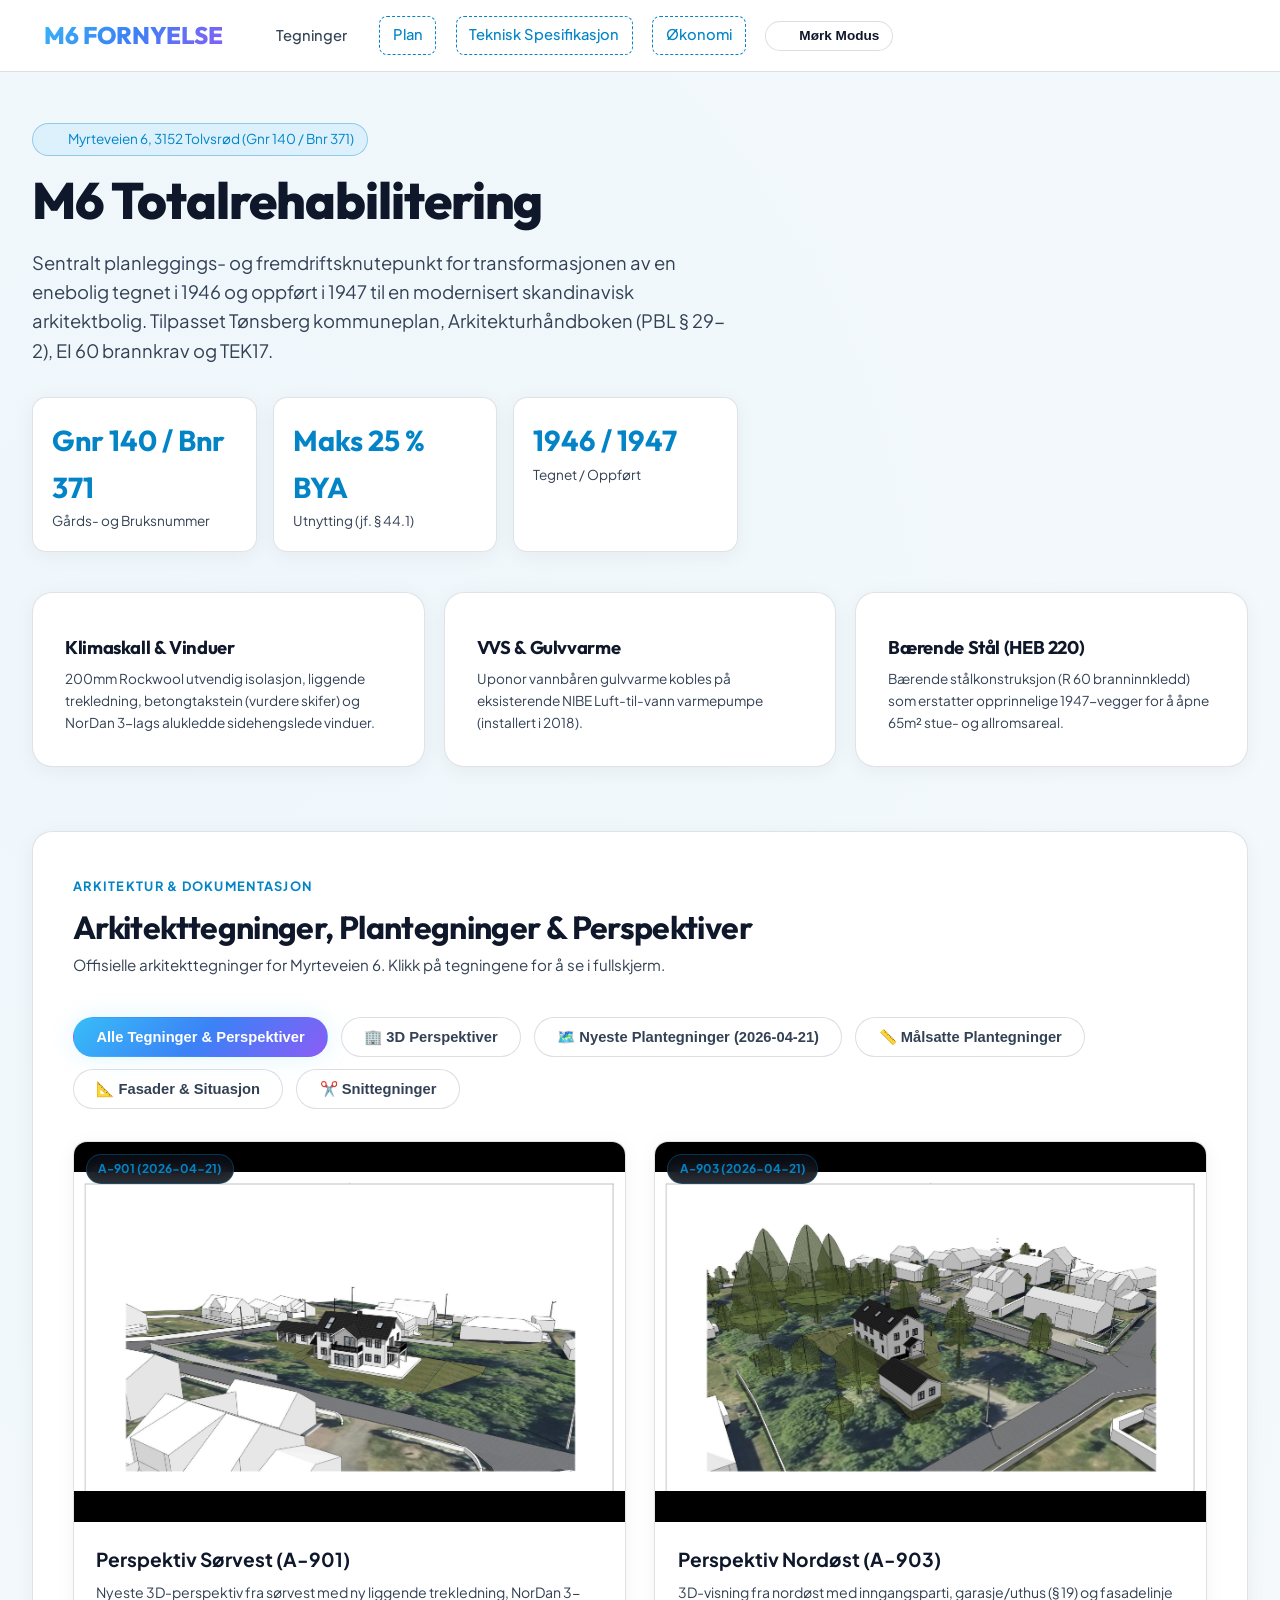
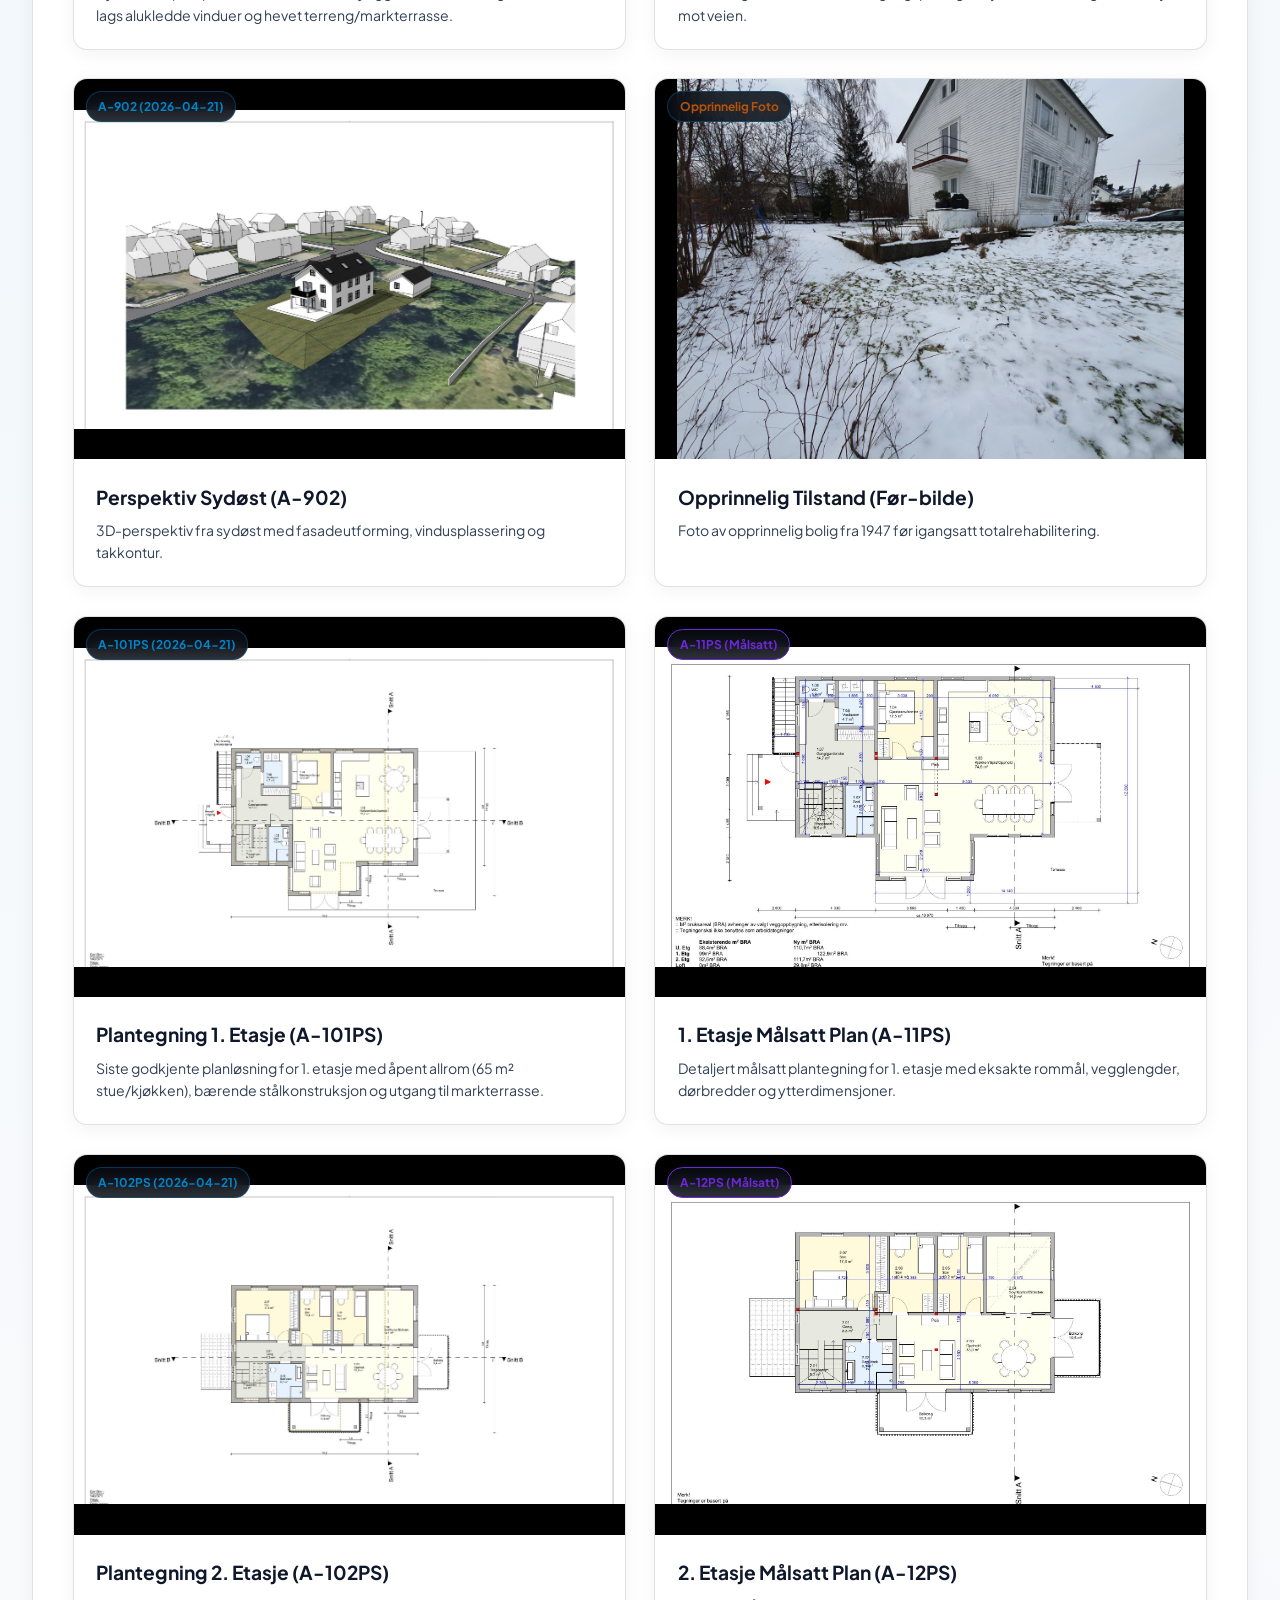
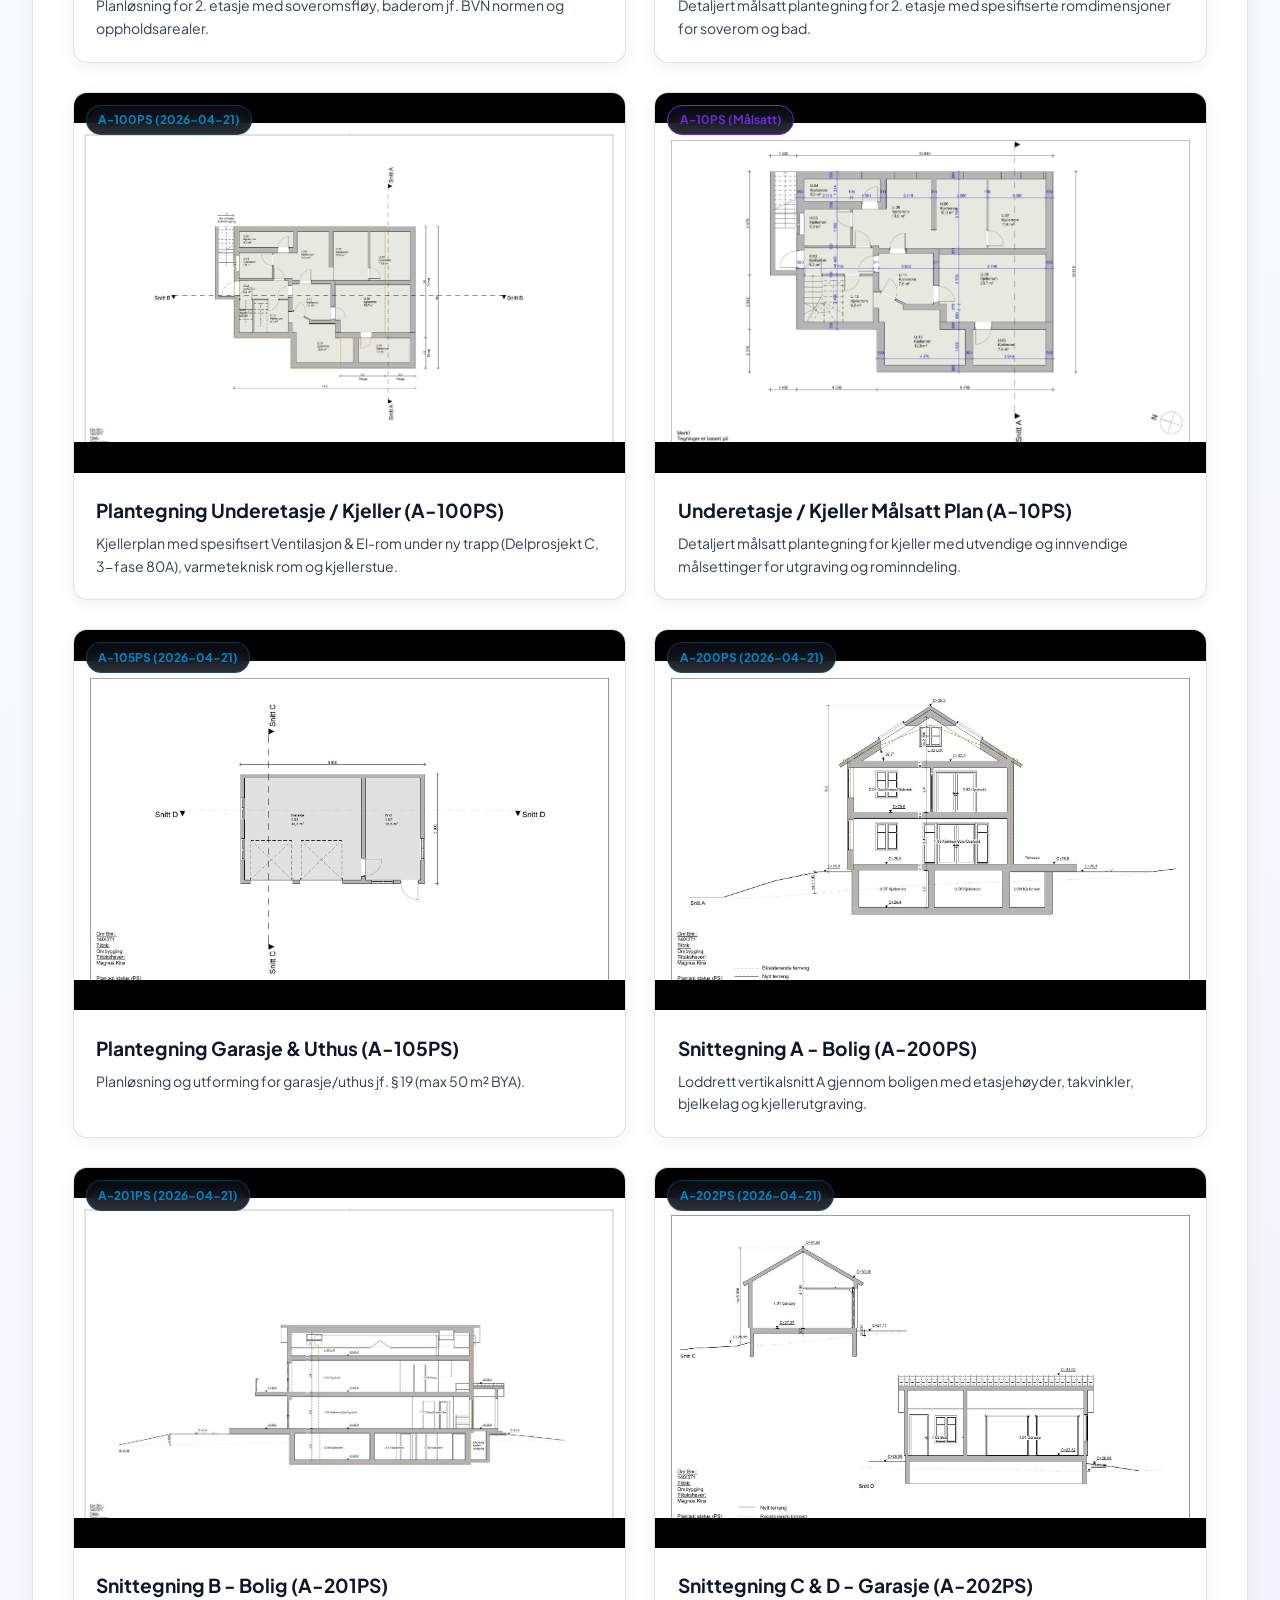
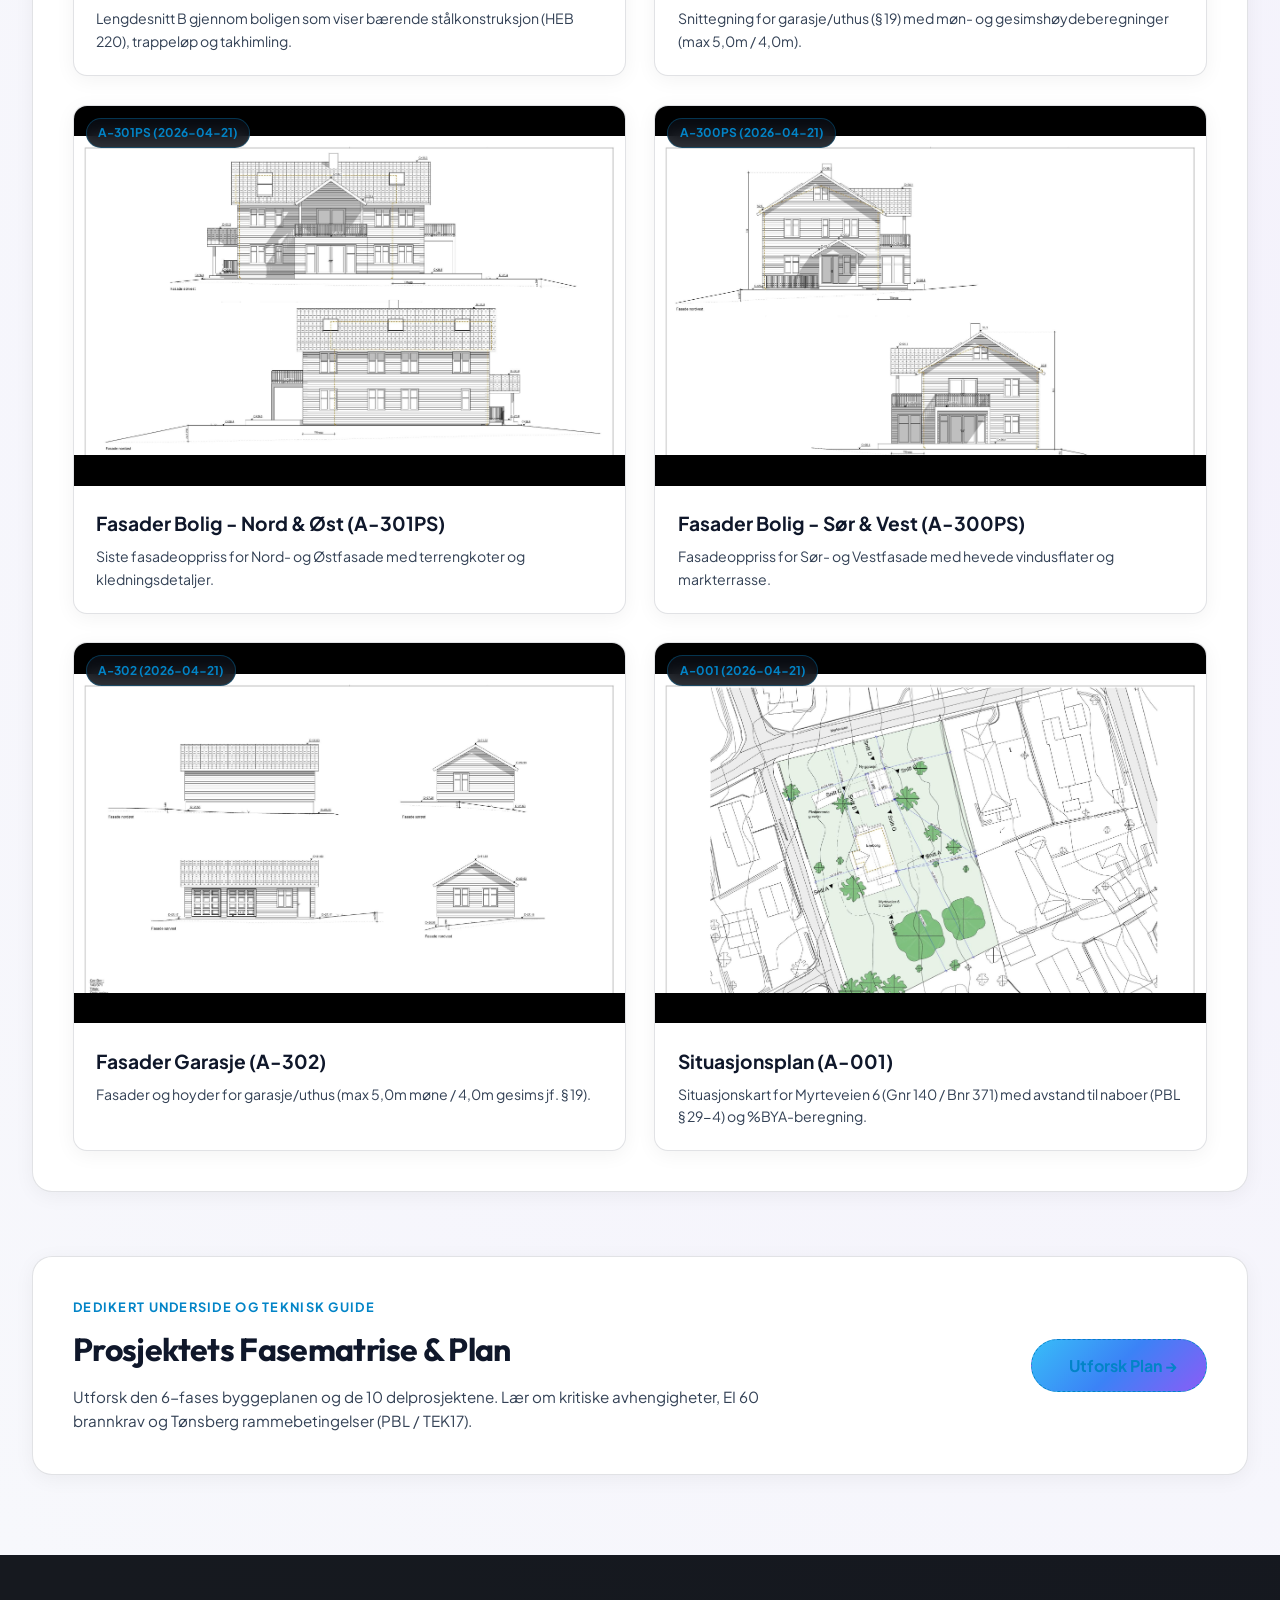
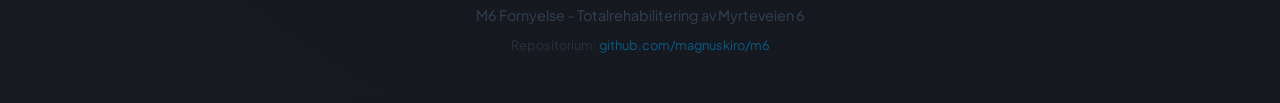
==== index.html @ bd16d1e1 "Correct A-902 perspective label and image filename from Nordvest to Sydøst" ====
<!DOCTYPE html>
<html lang="no">
<head>
  <meta charset="UTF-8">
  <meta name="viewport" content="width=device-width, initial-scale=1.0">
  <title>M6 Fornyelse | Arkitekttegninger & Hovedoversikt</title>
  <meta name="description" content="Offisiell oversikt, plantegninger, 3D perspektiver og teknisk spesifikasjon for totalrehabilitering av Myrteveien 6.">
  <link rel="stylesheet" href="styles.css">
  <script src="https://unpkg.com/lucide@latest"></script>
  <style>
    .drawings-category-tabs {
      display: flex;
      gap: 0.8rem;
      margin-bottom: 2rem;
      flex-wrap: wrap;
    }
    .drawing-tab-btn {
      background: rgba(255, 255, 255, 0.05);
      border: 1px solid var(--border-color);
      color: var(--text-muted);
      padding: 0.6rem 1.4rem;
      border-radius: 30px;
      font-weight: 600;
      font-size: 0.92rem;
      cursor: pointer;
      transition: var(--transition);
    }
    .drawing-tab-btn.active, .drawing-tab-btn:hover {
      background: var(--gradient-brand);
      color: #ffffff;
      border-color: transparent;
      box-shadow: var(--shadow-glow);
    }
    .drawings-grid {
      display: grid;
      grid-template-columns: repeat(2, 1fr);
      gap: 1.8rem;
    }
    .drawing-card {
      background: var(--bg-card);
      border: 1px solid var(--border-color);
      border-radius: var(--radius-md);
      overflow: hidden;
      transition: var(--transition);
      display: flex;
      flex-direction: column;
    }
    .drawing-card:hover {
      border-color: var(--border-glow);
      transform: translateY(-4px);
    }
    .drawing-img-wrapper {
      position: relative;
      width: 100%;
      height: 380px;
      background: #000;
      overflow: hidden;
      cursor: pointer;
    }
    .drawing-img {
      width: 100%;
      height: 100%;
      object-fit: contain;
      transition: var(--transition);
    }
    .drawing-card:hover .drawing-img {
      transform: scale(1.02);
    }
    .drawing-badge {
      position: absolute;
      top: 12px;
      left: 12px;
      background: rgba(10, 13, 20, 0.85);
      border: 1px solid var(--border-glow);
      color: var(--accent-cyan);
      font-size: 0.75rem;
      font-weight: 700;
      padding: 0.3rem 0.7rem;
      border-radius: 20px;
      backdrop-filter: blur(8px);
    }
    .drawing-body {
      padding: 1.4rem;
    }
    .drawing-title {
      font-size: 1.2rem;
      font-weight: 700;
      color: var(--text-heading);
      margin-bottom: 0.4rem;
    }
    .drawing-desc {
      font-size: 0.88rem;
      color: var(--text-muted);
      line-height: 1.6;
    }
  </style>
</head>
<body>

  <!-- Sticky Header Nav -->
  <header>
    <div class="header-container">
      <a href="index.html" class="brand">
        <i data-lucide="home"></i> M6 FORNYELSE
      </a>
      <nav>
        <a href="#drawings" class="nav-link">Tegninger</a>
        <a href="sequence.html" class="nav-link subpage-link">
          <i data-lucide="layers" style="width:14px; vertical-align:-1px;"></i> Plan
        </a>
        <a href="disciplines.html" class="nav-link subpage-link">
          <i data-lucide="wrench" style="width:14px; vertical-align:-1px;"></i> Teknisk Spesifikasjon
        </a>
        <a href="financing.html" class="nav-link subpage-link">
          <i data-lucide="wallet" style="width:14px; vertical-align:-1px;"></i> Økonomi
        </a>
        <button class="theme-toggle-btn" id="themeToggleBtn" onclick="toggleTheme()"></button>
      </nav>
    </div>
  </header>

  <!-- Hero Section -->
  <section class="hero">
    <div class="hero-content">
      <div style="display:inline-flex; align-items:center; gap:0.5rem; background:rgba(56,189,248,0.1); border:1px solid var(--border-glow); padding:0.3rem 0.8rem; border-radius:20px; font-size:0.85rem; color:var(--accent-cyan); margin-bottom:1rem;">
        <i data-lucide="map-pin" style="width:14px;"></i> Myrteveien 6, 3152 Tolvsrød (Gnr 140 / Bnr 371)
      </div>
      <h1>M6 Totalrehabilitering</h1>
      <p class="hero-subtitle">
        Sentralt planleggings- og fremdriftsknutepunkt for transformasjonen av en enebolig tegnet i 1946 og oppført i 1947 til en modernisert skandinavisk arkitektbolig. Tilpasset Tønsberg kommuneplan, Arkitekturhåndboken (PBL § 29-2), EI 60 brannkrav og TEK17.
      </p>

      <div class="stats-grid">
        <div class="stat-card">
          <div class="stat-value">Gnr 140 / Bnr 371</div>
          <div class="stat-label">Gårds- og Bruksnummer</div>
        </div>
        <div class="stat-card">
          <div class="stat-value">Maks 25 % BYA</div>
          <div class="stat-label">Utnytting (jf. § 44.1)</div>
        </div>
        <div class="stat-card">
          <div class="stat-value">1946 / 1947</div>
          <div class="stat-label">Tegnet / Oppført</div>
        </div>
      </div>
    </div>
  </section>

  <div class="container">

    <!-- Project Highlight Feature Grid -->
    <div style="display:grid; grid-template-columns: repeat(3, 1fr); gap:1.2rem; margin-bottom:4rem;">
      <div class="card">
        <div style="color:var(--accent-cyan); font-size:1.8rem; margin-bottom:0.5rem;"><i data-lucide="shield-check"></i></div>
        <h3 style="font-size:1.15rem; margin-bottom:0.4rem;">Klimaskall & Vinduer</h3>
        <p style="font-size:0.85rem; color:var(--text-muted);">
          200mm Rockwool utvendig isolasjon, liggende trekledning, betongtakstein (vurdere skifer) og NorDan 3-lags alukledde sidehengslede vinduer.
        </p>
      </div>

      <div class="card">
        <div style="color:var(--accent-emerald); font-size:1.8rem; margin-bottom:0.5rem;"><i data-lucide="flame"></i></div>
        <h3 style="font-size:1.15rem; margin-bottom:0.4rem;">VVS & Gulvvarme</h3>
        <p style="font-size:0.85rem; color:var(--text-muted);">
          Uponor vannbåren gulvvarme kobles på eksisterende NIBE Luft-til-vann varmepumpe (installert i 2018).
        </p>
      </div>

      <div class="card">
        <div style="color:var(--accent-purple); font-size:1.8rem; margin-bottom:0.5rem;"><i data-lucide="layout"></i></div>
        <h3 style="font-size:1.15rem; margin-bottom:0.4rem;">Bærende Stål (HEB 220)</h3>
        <p style="font-size:0.85rem; color:var(--text-muted);">
          Bærende stålkonstruksjon (R 60 branninnkledd) som erstatter opprinnelige 1947-vegger for å åpne 65m² stue- og allromsareal.
        </p>
      </div>
    </div>

    <!-- Section: Arkitekttegninger, Plantegninger & Perspektiver -->
    <section id="drawings" class="card" style="margin-bottom:4rem; padding:2.5rem;">
      <div class="section-header" style="border:none; margin-bottom:1.5rem;">
        <div>
          <span style="font-size:0.8rem; font-weight:700; color:var(--accent-cyan); text-transform:uppercase; letter-spacing:0.1em;">
            ARKITEKTUR & DOKUMENTASJON
          </span>
          <h2 class="section-title" style="font-size:2rem; margin-top:0.3rem;">Arkitekttegninger, Plantegninger & Perspektiver</h2>
          <p class="section-desc">Offisielle arkitekttegninger for Myrteveien 6. Klikk på tegningene for å se i fullskjerm.</p>
        </div>
      </div>

      <!-- Category Filter Tabs -->
      <div class="drawings-category-tabs">
        <button class="drawing-tab-btn active" onclick="filterDrawings('all')">Alle Tegninger & Perspektiver</button>
        <button class="drawing-tab-btn" onclick="filterDrawings('perspektiv')">🏢 3D Perspektiver</button>
        <button class="drawing-tab-btn" onclick="filterDrawings('plan')">🗺️ Nyeste Plantegninger (2026-04-21)</button>
        <button class="drawing-tab-btn" onclick="filterDrawings('malsatt')">📏 Målsatte Plantegninger</button>
        <button class="drawing-tab-btn" onclick="filterDrawings('fasade')">📐 Fasader & Situasjon</button>
        <button class="drawing-tab-btn" onclick="filterDrawings('snitt')">✂️ Snittegninger</button>
      </div>

      <!-- Drawings Grid -->
      <div class="drawings-grid" id="drawingsGrid">

        <!-- Perspektiv Sørvest A-901 -->
        <div class="drawing-card" data-cat="perspektiv">
          <div class="drawing-img-wrapper" onclick="openLightbox('assets/images/drawings/perspektiv_sorvest-1.jpg', 'Tegning A-901 (2026-04-21): Perspektiv Sørvest (PS)')">
            <span class="drawing-badge">A-901 (2026-04-21)</span>
            <img src="assets/images/drawings/perspektiv_sorvest-1.jpg" alt="Perspektiv Sørvest A-901" class="drawing-img">
          </div>
          <div class="drawing-body">
            <div class="drawing-title">Perspektiv Sørvest (A-901)</div>
            <div class="drawing-desc">Nyeste 3D-perspektiv fra sørvest med ny liggende trekledning, NorDan 3-lags alukledde vinduer og hevet terreng/markterrasse.</div>
          </div>
        </div>

        <!-- Perspektiv Nordøst A-903 -->
        <div class="drawing-card" data-cat="perspektiv">
          <div class="drawing-img-wrapper" onclick="openLightbox('assets/images/drawings/perspektiv_nordost-1.jpg', 'Tegning A-903 (2026-04-21): Perspektiv Nordøst (PS)')">
            <span class="drawing-badge">A-903 (2026-04-21)</span>
            <img src="assets/images/drawings/perspektiv_nordost-1.jpg" alt="Perspektiv Nordøst A-903" class="drawing-img">
          </div>
          <div class="drawing-body">
            <div class="drawing-title">Perspektiv Nordøst (A-903)</div>
            <div class="drawing-desc">3D-visning fra nordøst med inngangsparti, garasje/uthus (§ 19) og fasadelinje mot veien.</div>
          </div>
        </div>

        <!-- Perspektiv Sydøst A-902 -->
        <div class="drawing-card" data-cat="perspektiv">
          <div class="drawing-img-wrapper" onclick="openLightbox('assets/images/drawings/perspektiv_sydost-1.jpg', 'Tegning A-902 (2026-04-21): Perspektiv Sydøst (PS)')">
            <span class="drawing-badge">A-902 (2026-04-21)</span>
            <img src="assets/images/drawings/perspektiv_sydost-1.jpg" alt="Perspektiv Sydøst A-902" class="drawing-img">
          </div>
          <div class="drawing-body">
            <div class="drawing-title">Perspektiv Sydøst (A-902)</div>
            <div class="drawing-desc">3D-perspektiv fra sydøst med fasadeutforming, vindusplassering og takkontur.</div>
          </div>
        </div>

        <!-- Før-bilde (Google Photos) -->
        <div class="drawing-card" data-cat="perspektiv">
          <div class="drawing-img-wrapper" onclick="openLightbox('assets/images/exterior_before.jpg', 'Opprinnelig Tilstand Myrteveien 6 (Google Photos)')">
            <span class="drawing-badge" style="color:var(--accent-amber);">Opprinnelig Foto</span>
            <img src="assets/images/exterior_before.jpg" alt="Opprinnelig foto Myrteveien 6" class="drawing-img">
          </div>
          <div class="drawing-body">
            <div class="drawing-title">Opprinnelig Tilstand (Før-bilde)</div>
            <div class="drawing-desc">Foto av opprinnelig bolig fra 1947 før igangsatt totalrehabilitering.</div>
          </div>
        </div>

        <!-- Plantegning 1. Etasje A-101PS -->
        <div class="drawing-card" data-cat="plan">
          <div class="drawing-img-wrapper" onclick="openLightbox('assets/images/drawings/plan_1etasje-1.jpg', 'Tegning A-101PS (2026-04-21): 1. Etasje Plan')">
            <span class="drawing-badge">A-101PS (2026-04-21)</span>
            <img src="assets/images/drawings/plan_1etasje-1.jpg" alt="Plantegning 1. Etasje A-101PS" class="drawing-img">
          </div>
          <div class="drawing-body">
            <div class="drawing-title">Plantegning 1. Etasje (A-101PS)</div>
            <div class="drawing-desc">Siste godkjente planløsning for 1. etasje med åpent allrom (65 m² stue/kjøkken), bærende stålkonstruksjon og utgang til markterrasse.</div>
          </div>
        </div>

        <!-- Målsatt Plantegning 1. Etasje A-11PS -->
        <div class="drawing-card" data-cat="plan malsatt">
          <div class="drawing-img-wrapper" onclick="openLightbox('assets/images/drawings/plan_1etasje_malsatt.jpg', 'Målsatt Tegning A-11PS: 1. Etasje Målsatt Plan med Målstreker')">
            <span class="drawing-badge" style="color:var(--accent-purple); border-color:var(--accent-purple);">A-11PS (Målsatt)</span>
            <img src="assets/images/drawings/plan_1etasje_malsatt.jpg" alt="Målsatt Plantegning 1. Etasje A-11PS" class="drawing-img">
          </div>
          <div class="drawing-body">
            <div class="drawing-title">1. Etasje Målsatt Plan (A-11PS)</div>
            <div class="drawing-desc">Detaljert målsatt plantegning for 1. etasje med eksakte rommål, vegglengder, dørbredder og ytterdimensjoner.</div>
          </div>
        </div>

        <!-- Plantegning 2. Etasje A-102PS -->
        <div class="drawing-card" data-cat="plan">
          <div class="drawing-img-wrapper" onclick="openLightbox('assets/images/drawings/plan_2etasje-1.jpg', 'Tegning A-102PS (2026-04-21): 2. Etasje Plan')">
            <span class="drawing-badge">A-102PS (2026-04-21)</span>
            <img src="assets/images/drawings/plan_2etasje-1.jpg" alt="Plantegning 2. Etasje A-102PS" class="drawing-img">
          </div>
          <div class="drawing-body">
            <div class="drawing-title">Plantegning 2. Etasje (A-102PS)</div>
            <div class="drawing-desc">Planløsning for 2. etasje med soveromsfløy, baderom jf. BVN normen og oppholdsarealer.</div>
          </div>
        </div>

        <!-- Målsatt Plantegning 2. Etasje A-12PS -->
        <div class="drawing-card" data-cat="plan malsatt">
          <div class="drawing-img-wrapper" onclick="openLightbox('assets/images/drawings/plan_2etasje_malsatt.jpg', 'Målsatt Tegning A-12PS: 2. Etasje Målsatt Plan med Målstreker')">
            <span class="drawing-badge" style="color:var(--accent-purple); border-color:var(--accent-purple);">A-12PS (Målsatt)</span>
            <img src="assets/images/drawings/plan_2etasje_malsatt.jpg" alt="Målsatt Plantegning 2. Etasje A-12PS" class="drawing-img">
          </div>
          <div class="drawing-body">
            <div class="drawing-title">2. Etasje Målsatt Plan (A-12PS)</div>
            <div class="drawing-desc">Detaljert målsatt plantegning for 2. etasje med spesifiserte romdimensjoner for soverom og bad.</div>
          </div>
        </div>

        <!-- Plantegning Kjeller / U.Etg A-100PS -->
        <div class="drawing-card" data-cat="plan">
          <div class="drawing-img-wrapper" onclick="openLightbox('assets/images/drawings/plan_kjeller-1.jpg', 'Tegning A-100PS (2026-04-21): Underetasje / Kjeller Plan')">
            <span class="drawing-badge">A-100PS (2026-04-21)</span>
            <img src="assets/images/drawings/plan_kjeller-1.jpg" alt="Plantegning Kjeller A-100PS" class="drawing-img">
          </div>
          <div class="drawing-body">
            <div class="drawing-title">Plantegning Underetasje / Kjeller (A-100PS)</div>
            <div class="drawing-desc">Kjellerplan med spesifisert Ventilasjon & El-rom under ny trapp (Delprosjekt C, 3-fase 80A), varmeteknisk rom og kjellerstue.</div>
          </div>
        </div>

        <!-- Målsatt Plantegning Kjeller A-10PS -->
        <div class="drawing-card" data-cat="plan malsatt">
          <div class="drawing-img-wrapper" onclick="openLightbox('assets/images/drawings/plan_kjeller_malsatt.jpg', 'Målsatt Tegning A-10PS: Underetasje / Kjeller Målsatt Plan med Målstreker')">
            <span class="drawing-badge" style="color:var(--accent-purple); border-color:var(--accent-purple);">A-10PS (Målsatt)</span>
            <img src="assets/images/drawings/plan_kjeller_malsatt.jpg" alt="Målsatt Plantegning Kjeller A-10PS" class="drawing-img">
          </div>
          <div class="drawing-body">
            <div class="drawing-title">Underetasje / Kjeller Målsatt Plan (A-10PS)</div>
            <div class="drawing-desc">Detaljert målsatt plantegning for kjeller med utvendige og innvendige målsettinger for utgraving og rominndeling.</div>
          </div>
        </div>

        <!-- Plantegning Garasje A-105PS -->
        <div class="drawing-card" data-cat="plan">
          <div class="drawing-img-wrapper" onclick="openLightbox('assets/images/drawings/plan_garasje_105.jpg', 'Tegning A-105PS (2026-04-21): Garasje Plan')">
            <span class="drawing-badge">A-105PS (2026-04-21)</span>
            <img src="assets/images/drawings/plan_garasje_105.jpg" alt="Plantegning Garasje A-105PS" class="drawing-img">
          </div>
          <div class="drawing-body">
            <div class="drawing-title">Plantegning Garasje & Uthus (A-105PS)</div>
            <div class="drawing-desc">Planløsning og utforming for garasje/uthus jf. § 19 (max 50 m² BYA).</div>
          </div>
        </div>

        <!-- Snittegning A-200PS -->
        <div class="drawing-card" data-cat="snitt">
          <div class="drawing-img-wrapper" onclick="openLightbox('assets/images/drawings/snitt_a_bolig_200.jpg', 'Tegning A-200PS (2026-04-21): Snitt A - Bolig')">
            <span class="drawing-badge">A-200PS (2026-04-21)</span>
            <img src="assets/images/drawings/snitt_a_bolig_200.jpg" alt="Snitt A Bolig A-200PS" class="drawing-img">
          </div>
          <div class="drawing-body">
            <div class="drawing-title">Snittegning A - Bolig (A-200PS)</div>
            <div class="drawing-desc">Loddrett vertikalsnitt A gjennom boligen med etasjehøyder, takvinkler, bjelkelag og kjellerutgraving.</div>
          </div>
        </div>

        <!-- Snittegning A-201PS -->
        <div class="drawing-card" data-cat="snitt">
          <div class="drawing-img-wrapper" onclick="openLightbox('assets/images/drawings/snitt_b_bolig_201.jpg', 'Tegning A-201PS (2026-04-21): Snitt B - Bolig')">
            <span class="drawing-badge">A-201PS (2026-04-21)</span>
            <img src="assets/images/drawings/snitt_b_bolig_201.jpg" alt="Snitt B Bolig A-201PS" class="drawing-img">
          </div>
          <div class="drawing-body">
            <div class="drawing-title">Snittegning B - Bolig (A-201PS)</div>
            <div class="drawing-desc">Lengdesnitt B gjennom boligen som viser bærende stålkonstruksjon (HEB 220), trappeløp og takhimling.</div>
          </div>
        </div>

        <!-- Snittegning A-202PS -->
        <div class="drawing-card" data-cat="snitt">
          <div class="drawing-img-wrapper" onclick="openLightbox('assets/images/drawings/snitt_cd_garasje_202.jpg', 'Tegning A-202PS (2026-04-21): Snitt C og D - Garasje')">
            <span class="drawing-badge">A-202PS (2026-04-21)</span>
            <img src="assets/images/drawings/snitt_cd_garasje_202.jpg" alt="Snitt C og D Garasje A-202PS" class="drawing-img">
          </div>
          <div class="drawing-body">
            <div class="drawing-title">Snittegning C & D - Garasje (A-202PS)</div>
            <div class="drawing-desc">Snittegning for garasje/uthus (§ 19) med møn- og gesimshøydeberegninger (max 5,0m / 4,0m).</div>
          </div>
        </div>

        <!-- Fasadetegninger A-301PS -->
        <div class="drawing-card" data-cat="fasade">
          <div class="drawing-img-wrapper" onclick="openLightbox('assets/images/drawings/fasader-1.jpg', 'Tegning A-301PS (2026-04-21): Fasader Bolig Nord/Øst')">
            <span class="drawing-badge">A-301PS (2026-04-21)</span>
            <img src="assets/images/drawings/fasader-1.jpg" alt="Fasadetegninger A-301PS" class="drawing-img">
          </div>
          <div class="drawing-body">
            <div class="drawing-title">Fasader Bolig - Nord & Øst (A-301PS)</div>
            <div class="drawing-desc">Siste fasadeoppriss for Nord- og Østfasade med terrengkoter og kledningsdetaljer.</div>
          </div>
        </div>

        <!-- Fasadetegninger A-300PS -->
        <div class="drawing-card" data-cat="fasade">
          <div class="drawing-img-wrapper" onclick="openLightbox('assets/images/drawings/fasader_bolig_300.jpg', 'Tegning A-300PS (2026-04-21): Fasader Bolig Sør/Vest')">
            <span class="drawing-badge">A-300PS (2026-04-21)</span>
            <img src="assets/images/drawings/fasader_bolig_300.jpg" alt="Fasadetegninger A-300PS" class="drawing-img">
          </div>
          <div class="drawing-body">
            <div class="drawing-title">Fasader Bolig - Sør & Vest (A-300PS)</div>
            <div class="drawing-desc">Fasadeoppriss for Sør- og Vestfasade med hevede vindusflater og markterrasse.</div>
          </div>
        </div>

        <!-- Fasadetegninger Garasje A-302 -->
        <div class="drawing-card" data-cat="fasade">
          <div class="drawing-img-wrapper" onclick="openLightbox('assets/images/drawings/fasader_garasje_302.jpg', 'Tegning A-302 (2026-04-21): Fasader Garasje')">
            <span class="drawing-badge">A-302 (2026-04-21)</span>
            <img src="assets/images/drawings/fasader_garasje_302.jpg" alt="Fasadetegninger Garasje A-302" class="drawing-img">
          </div>
          <div class="drawing-body">
            <div class="drawing-title">Fasader Garasje (A-302)</div>
            <div class="drawing-desc">Fasader og hoyder for garasje/uthus (max 5,0m møne / 4,0m gesims jf. § 19).</div>
          </div>
        </div>

        <!-- Situasjonsplan A-001 -->
        <div class="drawing-card" data-cat="fasade">
          <div class="drawing-img-wrapper" onclick="openLightbox('assets/images/drawings/situasjonsplan-1.jpg', 'Tegning A-001 (2026-04-21): Situasjonsplan (PS)')">
            <span class="drawing-badge">A-001 (2026-04-21)</span>
            <img src="assets/images/drawings/situasjonsplan-1.jpg" alt="Situasjonsplan A-001" class="drawing-img">
          </div>
          <div class="drawing-body">
            <div class="drawing-title">Situasjonsplan (A-001)</div>
            <div class="drawing-desc">Situasjonskart for Myrteveien 6 (Gnr 140 / Bnr 371) med avstand til naboer (PBL § 29-4) og %BYA-beregning.</div>
          </div>
        </div>

      </div>
    </section>

    <!-- Subpage Callout Card: Plan & Sequence -->
    <section class="card" style="background: linear-gradient(135deg, rgba(20,27,41,0.95) 0%, rgba(30,41,59,0.95) 100%); border: 1px solid var(--border-glow); margin-bottom: 4rem; padding: 2.5rem;">
      <div style="display:flex; justify-content:space-between; align-items:center; flex-wrap:wrap; gap:1.5rem;">
        <div style="max-width:750px;">
          <div style="font-size:0.8rem; font-weight:700; color:var(--accent-cyan); text-transform:uppercase; letter-spacing:0.1em; margin-bottom:0.4rem;">
            DEDIKERT UNDERSIDE OG TEKNISK GUIDE
          </div>
          <h2 style="font-size:2rem; margin-bottom:0.6rem;">Prosjektets Fasematrise & Plan</h2>
          <p style="color:var(--text-muted); font-size:0.95rem;">
            Utforsk den 6-fases byggeplanen og de 10 delprosjektene. Lær om kritiske avhengigheter, EI 60 brannkrav og Tønsberg rammebetingelser (PBL / TEK17).
          </p>
        </div>
        <div>
          <a href="sequence.html" class="nav-link subpage-link" style="padding:0.8rem 1.8rem; font-size:1rem; background:var(--gradient-brand); color:white; border-radius:30px; display:inline-flex; align-items:center; gap:0.5rem; text-decoration:none; font-weight:700;">
            <i data-lucide="layers"></i> Utforsk Plan →
          </a>
        </div>
      </div>
    </section>

  </div>

  <div class="toast" id="toastNotification">Varsel</div>

  <!-- Lightbox Modal -->
  <div id="lightboxModal" style="display:none; position:fixed; top:0; left:0; width:100vw; height:100vh; background:rgba(0,0,0,0.92); z-index:9999; justify-content:center; align-items:center; flex-direction:column; padding:2rem;" onclick="closeLightbox()">
    <img id="lightboxImg" src="" style="max-width:92%; max-height:82vh; object-fit:contain; border-radius:8px; box-shadow:0 0 40px rgba(0,0,0,0.8);" onclick="event.stopPropagation()">
    <div id="lightboxCaption" style="color:#ffffff; font-size:1.1rem; font-weight:600; margin-top:1rem; text-align:center;"></div>
    <div style="color:var(--text-muted); font-size:0.85rem; margin-top:0.3rem;">Trykk på <strong>ESC</strong> eller klikk hvor som helst for å lukke</div>
  </div>

  <footer>
    <p>M6 Fornyelse – Totalrehabilitering av Myrteveien 6</p>
    <p style="margin-top:0.5rem; font-size:0.8rem; opacity:0.6;">Repositorium: <a href="https://github.com/magnuskiro/m6" target="_blank">github.com/magnuskiro/m6</a></p>
  </footer>

  <script src="app.js"></script>
  <script>
    lucide.createIcons();
    function filterDrawings(cat) {
      const cards = document.querySelectorAll('.drawing-card');
      const btns = document.querySelectorAll('.drawing-tab-btn');
      btns.forEach(b => b.classList.remove('active'));
      if (event && event.currentTarget) event.currentTarget.classList.add('active');

      cards.forEach(card => {
        if (cat === 'all') {
          card.style.display = 'flex';
        } else if (card.dataset.cat && card.dataset.cat.includes(cat)) {
          card.style.display = 'flex';
        } else {
          card.style.display = 'none';
        }
      });
    }

    function openLightbox(src, caption) {
      const modal = document.getElementById('lightboxModal');
      const img = document.getElementById('lightboxImg');
      const cap = document.getElementById('lightboxCaption');
      if (!modal || !img || !cap) return;
      img.src = src;
      cap.textContent = caption;
      modal.style.display = 'flex';
    }

    function closeLightbox() {
      const modal = document.getElementById('lightboxModal');
      if (modal) modal.style.display = 'none';
    }
  </script>
</body>
</html>
---- styles.css ----
/* M6 Renew - Modern Dark Theme & Multi-Page Design System */
@import url('https://fonts.googleapis.com/css2?family=Outfit:wght@300;400;500;600;700;800&family=Plus+Jakarta+Sans:wght@400;500;600;700&display=swap');

:root {
  --bg-primary: #0a0d14;
  --bg-secondary: #111622;
  --bg-card: rgba(20, 27, 41, 0.75);
  --bg-card-hover: rgba(28, 37, 56, 0.85);
  --header-bg: rgba(10, 13, 20, 0.88);
  --border-color: rgba(255, 255, 255, 0.08);
  --border-glow: rgba(56, 189, 248, 0.3);
  
  --text-main: #f3f4f6;
  --text-heading: #ffffff;
  --text-muted: #9ca3af;
  --text-dim: #6b7280;
  
  --accent-cyan: #38bdf8;
  --accent-blue: #3b82f6;
  --accent-emerald: #10b981;
  --accent-purple: #a855f7;
  --accent-amber: #f59e0b;
  --accent-rose: #f43f5e;
  
  --gradient-brand: linear-gradient(135deg, #38bdf8 0%, #3b82f6 50%, #8b5cf6 100%);
  --gradient-emerald: linear-gradient(135deg, #10b981 0%, #059669 100%);
  --gradient-amber: linear-gradient(135deg, #f59e0b 0%, #d97706 100%);
  --gradient-rose: linear-gradient(135deg, #f43f5e 0%, #e11d48 100%);
  
  --radius-lg: 20px;
  --radius-md: 14px;
  --radius-sm: 8px;
  
  --shadow-main: 0 10px 30px -10px rgba(0, 0, 0, 0.5);
  --shadow-glow: 0 0 25px rgba(56, 189, 248, 0.15);
  --transition: all 0.3s cubic-bezier(0.4, 0, 0.2, 1);
}

@media (prefers-color-scheme: light) {
  :root:not([data-theme="dark"]) {
    --bg-primary: #f8fafc;
    --bg-secondary: #ffffff;
    --bg-card: #ffffff;
    --bg-card-hover: #f1f5f9;
    --header-bg: rgba(255, 255, 255, 0.94);
    --border-color: rgba(15, 23, 42, 0.14);
    --border-glow: rgba(2, 132, 199, 0.35);
    
    --text-main: #0f172a;
    --text-heading: #0f172a;
    --text-muted: #334155;
    --text-dim: #475569;
    
    --accent-cyan: #0284c7;
    --accent-blue: #2563eb;
    --accent-emerald: #047857;
    --accent-purple: #6d28d9;
    --accent-amber: #b45309;
    --accent-rose: #be123c;
    
    --shadow-main: 0 4px 20px rgba(0, 0, 0, 0.06);
  }

  body:not([data-theme="dark"]) .card,
  body:not([data-theme="dark"]) .subproject-card,
  body:not([data-theme="dark"]) .budget-card,
  body:not([data-theme="dark"]) .sequence-card,
  body:not([data-theme="dark"]) .checklist-item,
  body:not([data-theme="dark"]) .stat-card,
  body:not([data-theme="dark"]) .visualizer-section,
  body:not([data-theme="dark"]) .drawing-card {
    background: #ffffff !important;
    border-color: rgba(15, 23, 42, 0.12) !important;
    box-shadow: 0 4px 20px rgba(0, 0, 0, 0.05) !important;
  }

  body:not([data-theme="dark"]) h1,
  body:not([data-theme="dark"]) h2,
  body:not([data-theme="dark"]) h3,
  body:not([data-theme="dark"]) h4,
  body:not([data-theme="dark"]) .subproject-title,
  body:not([data-theme="dark"]) .budget-title,
  body:not([data-theme="dark"]) .stage-title,
  body:not([data-theme="dark"]) .checklist-title,
  body:not([data-theme="dark"]) .budget-val,
  body:not([data-theme="dark"]) .drawing-title {
    color: #0f172a !important;
  }

  body:not([data-theme="dark"]) p,
  body:not([data-theme="dark"]) li,
  body:not([data-theme="dark"]) .subproject-desc,
  body:not([data-theme="dark"]) .checklist-desc,
  body:not([data-theme="dark"]) .budget-label,
  body:not([data-theme="dark"]) .section-desc,
  body:not([data-theme="dark"]) .hero-subtitle,
  body:not([data-theme="dark"]) .stat-label,
  body:not([data-theme="dark"]) .drawing-desc {
    color: #334155 !important;
  }

  body:not([data-theme="dark"]) .nav-link {
    color: #334155 !important;
  }

  body:not([data-theme="dark"]) .nav-link:hover,
  body:not([data-theme="dark"]) .nav-link.active {
    color: #0f172a !important;
    background: rgba(15, 23, 42, 0.08) !important;
  }

  body:not([data-theme="dark"]) .nav-link.subpage-link {
    border: 1px dashed #0284c7 !important;
    color: #0284c7 !important;
  }

  body:not([data-theme="dark"]) .nav-link.subpage-link:hover,
  body:not([data-theme="dark"]) .nav-link.subpage-link.active {
    background: rgba(2, 132, 199, 0.14) !important;
    color: #0284c7 !important;
    border-style: solid !important;
    font-weight: 700 !important;
  }
}

[data-theme="light"] {
  --bg-primary: #f8fafc;
  --bg-secondary: #ffffff;
  --bg-card: #ffffff;
  --bg-card-hover: #f1f5f9;
  --header-bg: rgba(255, 255, 255, 0.94);
  --border-color: rgba(15, 23, 42, 0.14);
  --border-glow: rgba(2, 132, 199, 0.35);
  
  --text-main: #0f172a;
  --text-heading: #0f172a;
  --text-muted: #334155;
  --text-dim: #475569;
  
  --accent-cyan: #0284c7;
  --accent-blue: #2563eb;
  --accent-emerald: #047857;
  --accent-purple: #6d28d9;
  --accent-amber: #b45309;
  --accent-rose: #be123c;
  
  --shadow-main: 0 4px 20px rgba(0, 0, 0, 0.06);
}

[data-theme="light"] .card,
[data-theme="light"] .subproject-card,
[data-theme="light"] .budget-card,
[data-theme="light"] .sequence-card,
[data-theme="light"] .checklist-item,
[data-theme="light"] .stat-card,
[data-theme="light"] .visualizer-section,
[data-theme="light"] .drawing-card {
  background: #ffffff !important;
  border-color: rgba(15, 23, 42, 0.12) !important;
  box-shadow: 0 4px 20px rgba(0, 0, 0, 0.05) !important;
}

[data-theme="light"] h1,
[data-theme="light"] h2,
[data-theme="light"] h3,
[data-theme="light"] h4,
[data-theme="light"] .subproject-title,
[data-theme="light"] .budget-title,
[data-theme="light"] .stage-title,
[data-theme="light"] .checklist-title,
[data-theme="light"] .budget-val,
[data-theme="light"] .drawing-title {
  color: #0f172a !important;
}

[data-theme="light"] p,
[data-theme="light"] li,
[data-theme="light"] .subproject-desc,
[data-theme="light"] .checklist-desc,
[data-theme="light"] .budget-label,
[data-theme="light"] .section-desc,
[data-theme="light"] .hero-subtitle,
[data-theme="light"] .stat-label,
[data-theme="light"] .drawing-desc {
  color: #334155 !important;
}

[data-theme="light"] .nav-link {
  color: #334155 !important;
}

[data-theme="light"] .nav-link:hover,
[data-theme="light"] .nav-link.active {
  color: #0f172a !important;
  background: rgba(15, 23, 42, 0.08) !important;
}

[data-theme="light"] .nav-link.subpage-link {
  border: 1px dashed #0284c7 !important;
  color: #0284c7 !important;
}

[data-theme="light"] .nav-link.subpage-link:hover,
[data-theme="light"] .nav-link.subpage-link.active {
  background: rgba(2, 132, 199, 0.14) !important;
  color: #0284c7 !important;
  border-style: solid !important;
  font-weight: 700 !important;
}

* {
  box-sizing: border-box;
  margin: 0;
  padding: 0;
}

body {
  font-family: 'Plus Jakarta Sans', sans-serif;
  background-color: var(--bg-primary);
  color: var(--text-main);
  line-height: 1.6;
  min-height: 100vh;
  overflow-x: hidden;
  background-image: 
    radial-gradient(circle at 10% 10%, rgba(56, 189, 248, 0.05) 0%, transparent 40%),
    radial-gradient(circle at 90% 80%, rgba(168, 85, 247, 0.05) 0%, transparent 40%);
}

h1, h2, h3, h4, h5, h6 {
  font-family: 'Outfit', sans-serif;
  color: var(--text-heading);
  letter-spacing: -0.02em;
}

a {
  color: var(--accent-cyan);
  text-decoration: none;
  transition: var(--transition);
}

a:hover {
  color: #7dd3fc;
}

/* Layout Header & Nav */
header {
  position: sticky;
  top: 0;
  z-index: 100;
  background: var(--header-bg);
  backdrop-filter: blur(16px);
  border-bottom: 1px solid var(--border-color);
  padding: 1rem 2rem;
}

.header-container {
  max-width: 1300px;
  margin: 0 auto;
  display: flex;
  justify-content: flex-start;
  gap: 2.5rem;
  align-items: center;
}

.brand {
  display: flex;
  align-items: center;
  gap: 0.75rem;
  font-family: 'Outfit', sans-serif;
  font-weight: 800;
  font-size: 1.5rem;
  background: var(--gradient-brand);
  -webkit-background-clip: text;
  -webkit-text-fill-color: transparent;
  text-decoration: none;
  cursor: pointer;
  transition: var(--transition);
}

.brand:hover {
  opacity: 0.9;
  transform: translateY(-1px);
}

.brand-badge {
  font-size: 0.7rem;
  font-family: 'Plus Jakarta Sans', sans-serif;
  background: rgba(56, 189, 248, 0.15);
  border: 1px solid var(--border-glow);
  color: var(--accent-cyan);
  padding: 0.2rem 0.6rem;
  border-radius: 20px;
  -webkit-text-fill-color: initial;
}

nav {
  display: flex;
  gap: 1.2rem;
  align-items: center;
}

.nav-link {
  color: var(--text-muted);
  font-weight: 500;
  font-size: 0.92rem;
  padding: 0.4rem 0.8rem;
  border-radius: var(--radius-sm);
  transition: var(--transition);
}

.nav-link:hover, .nav-link.active {
  color: var(--text-heading);
  background: rgba(255, 255, 255, 0.1);
}

.nav-link.subpage-link {
  border: 1px dashed var(--accent-cyan);
  color: var(--accent-cyan);
}

.nav-link.subpage-link:hover, .nav-link.subpage-link.active {
  background: rgba(56, 189, 248, 0.18);
  color: var(--accent-cyan);
  border-style: solid;
}

/* Theme Toggle Button */
.theme-toggle-btn {
  background: rgba(255, 255, 255, 0.06);
  border: 1px solid var(--border-color);
  color: var(--text-main);
  padding: 0.4rem 0.8rem;
  border-radius: 20px;
  cursor: pointer;
  display: inline-flex;
  align-items: center;
  gap: 0.4rem;
  font-size: 0.85rem;
  font-weight: 600;
  transition: var(--transition);
  margin-left: auto;
}

.theme-toggle-btn:hover {
  border-color: var(--accent-cyan);
  color: var(--accent-cyan);
}

.notebooklm-btn {
  display: inline-flex;
  align-items: center;
  gap: 0.5rem;
  background: linear-gradient(135deg, rgba(56, 189, 248, 0.2) 0%, rgba(168, 85, 247, 0.2) 100%);
  border: 1px solid var(--border-glow);
  color: #ffffff;
  padding: 0.5rem 1.2rem;
  border-radius: 30px;
  font-weight: 600;
  font-size: 0.9rem;
  box-shadow: var(--shadow-glow);
  transition: var(--transition);
}

.notebooklm-btn:hover {
  transform: translateY(-2px);
  box-shadow: 0 0 30px rgba(56, 189, 248, 0.3);
  color: #ffffff;
}

/* Hero Section */
.hero {
  max-width: 1300px;
  margin: 3rem auto 2.5rem;
  padding: 0 2rem;
  display: grid;
  grid-template-columns: 1.2fr 0.8fr;
  gap: 2.5rem;
  align-items: center;
}

.hero-content h1 {
  font-size: 3.2rem;
  line-height: 1.1;
  font-weight: 800;
  margin-bottom: 1.2rem;
}

.hero-subtitle {
  font-size: 1.15rem;
  color: var(--text-muted);
  margin-bottom: 2rem;
  line-height: 1.6;
}

.stats-grid {
  display: grid;
  grid-template-columns: repeat(3, 1fr);
  gap: 1rem;
}

.stat-card {
  background: var(--bg-card);
  border: 1px solid var(--border-color);
  border-radius: var(--radius-md);
  padding: 1.2rem;
  backdrop-filter: blur(12px);
  transition: var(--transition);
}

.stat-card:hover {
  border-color: var(--border-glow);
  transform: translateY(-3px);
}

.stat-value {
  font-family: 'Outfit', sans-serif;
  font-size: 1.8rem;
  font-weight: 700;
  color: var(--accent-cyan);
}

.stat-label {
  font-size: 0.85rem;
  color: var(--text-muted);
}

/* Subpage Banner */
.subpage-hero {
  max-width: 1300px;
  margin: 2.5rem auto 2rem;
  padding: 0 2rem;
  text-align: center;
}

.subpage-hero h1 {
  font-size: 3rem;
  margin-bottom: 0.8rem;
}

.subpage-hero p {
  max-width: 800px;
  margin: 0 auto;
  font-size: 1.1rem;
  color: var(--text-muted);
}

/* Main Container */
.container {
  max-width: 1300px;
  margin: 0 auto 5rem;
  padding: 0 2rem;
}

.section-header {
  display: flex;
  justify-content: space-between;
  align-items: flex-end;
  margin-bottom: 2rem;
  border-bottom: 1px solid var(--border-color);
  padding-bottom: 1rem;
}

.section-title {
  font-size: 2rem;
  font-weight: 700;
}

.section-desc {
  color: var(--text-muted);
  font-size: 0.95rem;
}

/* Cards & Containers */
.card {
  background: var(--bg-card);
  border: 1px solid var(--border-color);
  border-radius: var(--radius-lg);
  padding: 2rem;
  backdrop-filter: blur(12px);
  box-shadow: var(--shadow-main);
  transition: var(--transition);
}

.card:hover {
  border-color: rgba(255, 255, 255, 0.12);
}

/* Room Selector & Before/After Visualizer */
.visualizer-section {
  background: var(--bg-secondary);
  border: 1px solid var(--border-color);
  border-radius: var(--radius-lg);
  padding: 2rem;
  margin-bottom: 4rem;
  box-shadow: var(--shadow-main);
}

.room-tabs {
  display: flex;
  gap: 0.75rem;
  margin-bottom: 1.5rem;
  flex-wrap: wrap;
}

.room-btn {
  background: rgba(255, 255, 255, 0.04);
  border: 1px solid var(--border-color);
  color: var(--text-muted);
  padding: 0.6rem 1.4rem;
  border-radius: 30px;
  font-weight: 600;
  font-size: 0.9rem;
  cursor: pointer;
  transition: var(--transition);
}

.room-btn:hover {
  background: rgba(255, 255, 255, 0.08);
  color: var(--text-main);
}

.room-btn.active {
  background: var(--gradient-brand);
  color: #ffffff;
  border-color: transparent;
  box-shadow: var(--shadow-glow);
}

.view-controls {
  display: flex;
  gap: 0.5rem;
  background: rgba(0, 0, 0, 0.3);
  padding: 0.3rem;
  border-radius: 30px;
  border: 1px solid var(--border-color);
}

.toggle-btn {
  background: transparent;
  border: none;
  color: var(--text-muted);
  padding: 0.4rem 1rem;
  border-radius: 20px;
  cursor: pointer;
  font-size: 0.85rem;
  font-weight: 600;
  transition: var(--transition);
}

.toggle-btn.active {
  background: rgba(255, 255, 255, 0.15);
  color: #ffffff;
}

/* Interactive Split Slider */
.slider-wrapper {
  position: relative;
  width: 100%;
  height: 580px;
  border-radius: var(--radius-md);
  overflow: hidden;
  box-shadow: 0 15px 35px rgba(0, 0, 0, 0.6);
  user-select: none;
}

.slider-img {
  position: absolute;
  top: 0;
  left: 0;
  width: 100%;
  height: 100%;
  object-fit: cover;
}

.img-after {
  z-index: 1;
}

.img-before-wrapper {
  position: absolute;
  top: 0;
  left: 0;
  width: 50%;
  height: 100%;
  z-index: 2;
  overflow: hidden;
}

.img-before-wrapper img {
  position: absolute;
  top: 0;
  left: 0;
  width: 100%;
  height: 100%;
  object-fit: cover;
}

/* Handle line */
.slider-handle {
  position: absolute;
  top: 0;
  bottom: 0;
  left: 50%;
  width: 4px;
  background: #ffffff;
  z-index: 10;
  cursor: ew-resize;
  box-shadow: 0 0 15px rgba(0, 0, 0, 0.8);
}

.slider-handle-button {
  position: absolute;
  top: 50%;
  left: 50%;
  transform: translate(-50%, -50%);
  width: 44px;
  height: 44px;
  background: #ffffff;
  border-radius: 50%;
  box-shadow: 0 4px 15px rgba(0, 0, 0, 0.4);
  display: flex;
  align-items: center;
  justify-content: center;
  color: var(--bg-primary);
  font-weight: 800;
  font-size: 1.1rem;
}

/* Badges */
.badge-before, .badge-after {
  position: absolute;
  top: 20px;
  z-index: 15;
  padding: 0.4rem 1rem;
  border-radius: 30px;
  font-weight: 700;
  font-size: 0.85rem;
  letter-spacing: 0.05em;
  backdrop-filter: blur(10px);
}

.badge-before {
  left: 20px;
  background: rgba(244, 63, 94, 0.85);
  color: #ffffff;
}

.badge-after {
  right: 20px;
  background: rgba(16, 185, 129, 0.85);
  color: #ffffff;
}

.room-info-bar {
  margin-top: 1.5rem;
  background: var(--bg-card);
  border: 1px solid var(--border-color);
  border-radius: var(--radius-md);
  padding: 1.5rem;
  display: flex;
  justify-content: space-between;
  align-items: center;
}

.room-info-title {
  font-size: 1.4rem;
  margin-bottom: 0.3rem;
}

.room-info-details {
  color: var(--text-muted);
  font-size: 0.95rem;
}

.side-by-side-wrapper {
  display: grid;
  grid-template-columns: 1fr 1fr;
  gap: 1.5rem;
  display: none;
}

.side-card {
  position: relative;
  border-radius: var(--radius-md);
  overflow: hidden;
  height: 420px;
}

.side-card img {
  width: 100%;
  height: 100%;
  object-fit: cover;
}

/* Sub-page Building Order Sequence Styles */
.sequence-stepper {
  display: grid;
  grid-template-columns: repeat(9, 1fr);
  gap: 0.5rem;
  margin-bottom: 2.5rem;
  background: var(--bg-secondary);
  padding: 1rem;
  border-radius: var(--radius-lg);
  border: 1px solid var(--border-color);
}

.step-pill {
  background: rgba(255, 255, 255, 0.03);
  border: 1px solid var(--border-color);
  border-radius: var(--radius-md);
  padding: 0.8rem 0.5rem;
  text-align: center;
  cursor: pointer;
  transition: var(--transition);
}

.step-pill:hover {
  background: rgba(255, 255, 255, 0.08);
  border-color: var(--border-glow);
}

.step-pill.active {
  background: var(--gradient-brand);
  border-color: transparent;
  box-shadow: var(--shadow-glow);
}

.step-num {
  font-family: 'Outfit', sans-serif;
  font-size: 1.2rem;
  font-weight: 800;
  display: block;
}

.step-name {
  font-size: 0.72rem;
  color: var(--text-muted);
  line-height: 1.2;
  margin-top: 0.2rem;
  display: block;
}

.step-pill.active .step-name {
  color: #ffffff;
  font-weight: 600;
}

.sequence-list {
  display: flex;
  flex-direction: column;
  gap: 2rem;
}

.sequence-card {
  background: var(--bg-card);
  border: 1px solid var(--border-color);
  border-radius: var(--radius-lg);
  padding: 2rem;
  position: relative;
  overflow: hidden;
  transition: var(--transition);
}

.sequence-card:hover {
  border-color: var(--border-glow);
}

.sequence-card-number {
  position: absolute;
  top: -15px;
  right: 20px;
  font-family: 'Outfit', sans-serif;
  font-size: 5rem;
  font-weight: 900;
  color: rgba(255, 255, 255, 0.03);
  pointer-events: none;
}

.sequence-card-header {
  display: flex;
  align-items: center;
  gap: 1rem;
  margin-bottom: 1.2rem;
}

.stage-badge {
  background: var(--gradient-brand);
  color: white;
  font-weight: 800;
  padding: 0.4rem 0.8rem;
  border-radius: 8px;
  font-size: 0.9rem;
}

.stage-title {
  font-size: 1.5rem;
  font-weight: 700;
}

.grid-3col {
  display: grid;
  grid-template-columns: repeat(3, 1fr);
  gap: 1.5rem;
  margin-top: 1.5rem;
}

.subbox {
  background: rgba(0, 0, 0, 0.25);
  border: 1px solid var(--border-color);
  border-radius: var(--radius-md);
  padding: 1.2rem;
}

.subbox h4 {
  font-size: 0.95rem;
  margin-bottom: 0.75rem;
  display: flex;
  align-items: center;
  gap: 0.5rem;
}

.subbox-tasks h4 { color: var(--accent-cyan); }
.subbox-rules h4 { color: var(--accent-emerald); }
.subbox-warnings h4 { color: var(--accent-amber); }

.subbox-list {
  list-style: none;
  font-size: 0.88rem;
  color: var(--text-muted);
  display: flex;
  flex-direction: column;
  gap: 0.5rem;
}

.subbox-list li {
  position: relative;
  padding-left: 1.2rem;
}

.subbox-list li::before {
  content: '•';
  position: absolute;
  left: 0;
  color: var(--accent-cyan);
}

.warning-callout {
  background: rgba(244, 63, 94, 0.1);
  border: 1px solid rgba(244, 63, 94, 0.3);
  border-radius: var(--radius-md);
  padding: 1.2rem;
  margin-top: 1.5rem;
  display: flex;
  gap: 1rem;
  align-items: flex-start;
}

.warning-callout h4 {
  color: var(--accent-rose);
  font-size: 0.95rem;
  margin-bottom: 0.3rem;
}

.warning-callout p {
  font-size: 0.88rem;
  color: var(--text-muted);
}

/* Sub-projects Sequential Vertical Layout */
.subproject-grid {
  display: flex;
  flex-direction: column;
  gap: 1.2rem;
  margin-top: 1.5rem;
}

.subproject-card {
  background: var(--bg-card);
  border: 1px solid var(--border-color);
  padding: 1.5rem 1.8rem;
  border-radius: 12px;
  transition: var(--transition);
  display: flex;
  flex-direction: column;
  gap: 0.4rem;
}

.subproject-card:hover {
  border-color: var(--border-glow);
  transform: translateX(4px);
}

.subproject-tag {
  font-size: 0.78rem;
  font-weight: 700;
  color: var(--accent-cyan);
  text-transform: uppercase;
  letter-spacing: 0.08em;
}

.subproject-title {
  font-size: 1.25rem;
  font-weight: 700;
  color: var(--text-heading);
}

.subproject-desc {
  font-size: 0.93rem;
  color: var(--text-muted);
  line-height: 1.6;
}

/* Status Badges */
.status-badge {
  font-size: 0.75rem;
  padding: 0.2rem 0.6rem;
  border-radius: 20px;
  font-weight: 600;
}

.status-completed {
  background: rgba(16, 185, 129, 0.15);
  color: var(--accent-emerald);
  border: 1px solid rgba(16, 185, 129, 0.3);
}

.status-progress {
  background: rgba(56, 189, 248, 0.15);
  color: var(--accent-cyan);
  border: 1px solid rgba(56, 189, 248, 0.3);
}

.status-planned {
  background: rgba(156, 163, 175, 0.15);
  color: var(--text-muted);
  border: 1px solid rgba(156, 163, 175, 0.3);
}

/* NotebookLM Integration Card */
.notebooklm-card {
  background: linear-gradient(160deg, rgba(20, 27, 41, 0.9) 0%, rgba(30, 41, 59, 0.9) 100%);
  border: 1px solid rgba(56, 189, 248, 0.25);
  box-shadow: 0 10px 30px rgba(56, 189, 248, 0.05);
}

.notebooklm-header {
  display: flex;
  align-items: center;
  gap: 1rem;
  margin-bottom: 1.5rem;
}

.notebook-icon {
  width: 48px;
  height: 48px;
  border-radius: 12px;
  background: var(--gradient-brand);
  display: flex;
  align-items: center;
  justify-content: center;
  font-size: 1.5rem;
  color: white;
}

.sources-list {
  display: flex;
  flex-direction: column;
  gap: 0.75rem;
  margin-top: 1rem;
  margin-bottom: 1.5rem;
}

.source-item {
  display: flex;
  justify-content: space-between;
  align-items: center;
  background: rgba(0, 0, 0, 0.2);
  padding: 0.75rem 1rem;
  border-radius: var(--radius-sm);
  border: 1px solid var(--border-color);
  font-size: 0.88rem;
}

.btn-sm {
  background: rgba(255, 255, 255, 0.1);
  border: 1px solid var(--border-color);
  color: var(--text-main);
  padding: 0.35rem 0.8rem;
  border-radius: 6px;
  font-size: 0.82rem;
  cursor: pointer;
  transition: var(--transition);
  display: inline-flex;
  align-items: center;
  gap: 0.4rem;
}

.btn-sm:hover {
  background: var(--accent-cyan);
  color: #000;
}

/* Budget Section */
.budget-progress-bar {
  width: 100%;
  height: 12px;
  background: rgba(255, 255, 255, 0.08);
  border-radius: 10px;
  overflow: hidden;
  margin: 1rem 0;
}

.budget-progress-fill {
  height: 100%;
  background: var(--gradient-brand);
  border-radius: 10px;
  width: 44.7%;
  transition: width 0.8s ease-in-out;
}

.budget-table {
  width: 100%;
  border-collapse: collapse;
  margin-top: 1.5rem;
}

.budget-table th, .budget-table td {
  padding: 0.9rem 1rem;
  text-align: left;
  border-bottom: 1px solid var(--border-color);
  font-size: 0.9rem;
}

.budget-table th {
  color: var(--text-muted);
  font-weight: 600;
  font-size: 0.8rem;
  text-transform: uppercase;
  letter-spacing: 0.05em;
}

/* Modal Styling */
.modal-overlay {
  position: fixed;
  top: 0;
  left: 0;
  width: 100vw;
  height: 100vh;
  background: rgba(0, 0, 0, 0.8);
  backdrop-filter: blur(8px);
  z-index: 1000;
  display: flex;
  align-items: center;
  justify-content: center;
  opacity: 0;
  pointer-events: none;
  transition: opacity 0.3s ease;
}

.modal-overlay.active {
  opacity: 1;
  pointer-events: auto;
}

.modal-card {
  background: var(--bg-secondary);
  border: 1px solid var(--border-glow);
  border-radius: var(--radius-lg);
  padding: 2.5rem;
  max-width: 650px;
  width: 90%;
  box-shadow: 0 20px 50px rgba(0,0,0,0.8);
}

.modal-header {
  display: flex;
  justify-content: space-between;
  align-items: center;
  margin-bottom: 1.5rem;
}

.close-modal {
  background: transparent;
  border: none;
  color: var(--text-muted);
  font-size: 1.5rem;
  cursor: pointer;
}

/* Toast */
.toast {
  position: fixed;
  bottom: 30px;
  right: 30px;
  background: var(--gradient-emerald);
  color: white;
  padding: 0.8rem 1.5rem;
  border-radius: 30px;
  font-weight: 600;
  box-shadow: 0 10px 25px rgba(0,0,0,0.5);
  transform: translateY(100px);
  opacity: 0;
  transition: all 0.3s cubic-bezier(0.175, 0.885, 0.32, 1.275);
  z-index: 2000;
}

.toast.show {
  transform: translateY(0);
  opacity: 1;
}

/* Footer */
footer {
  border-top: 1px solid var(--border-color);
  padding: 3rem 2rem;
  text-align: center;
  color: var(--text-muted);
  font-size: 0.9rem;
  background: rgba(10, 13, 20, 0.95);
}

/* Responsive adjustments */
@media (max-width: 1000px) {
  .hero {
    grid-template-columns: 1fr;
  }
  .grid-3col {
    grid-template-columns: 1fr;
  }
  .sequence-stepper {
    grid-template-columns: repeat(3, 1fr);
  }
}
@media (max-width: 700px) {
  .slider-wrapper {
    height: 360px;
  }
  .side-by-side-wrapper {
    grid-template-columns: 1fr;
  }
  .sequence-stepper {
    grid-template-columns: repeat(2, 1fr);
  }
}
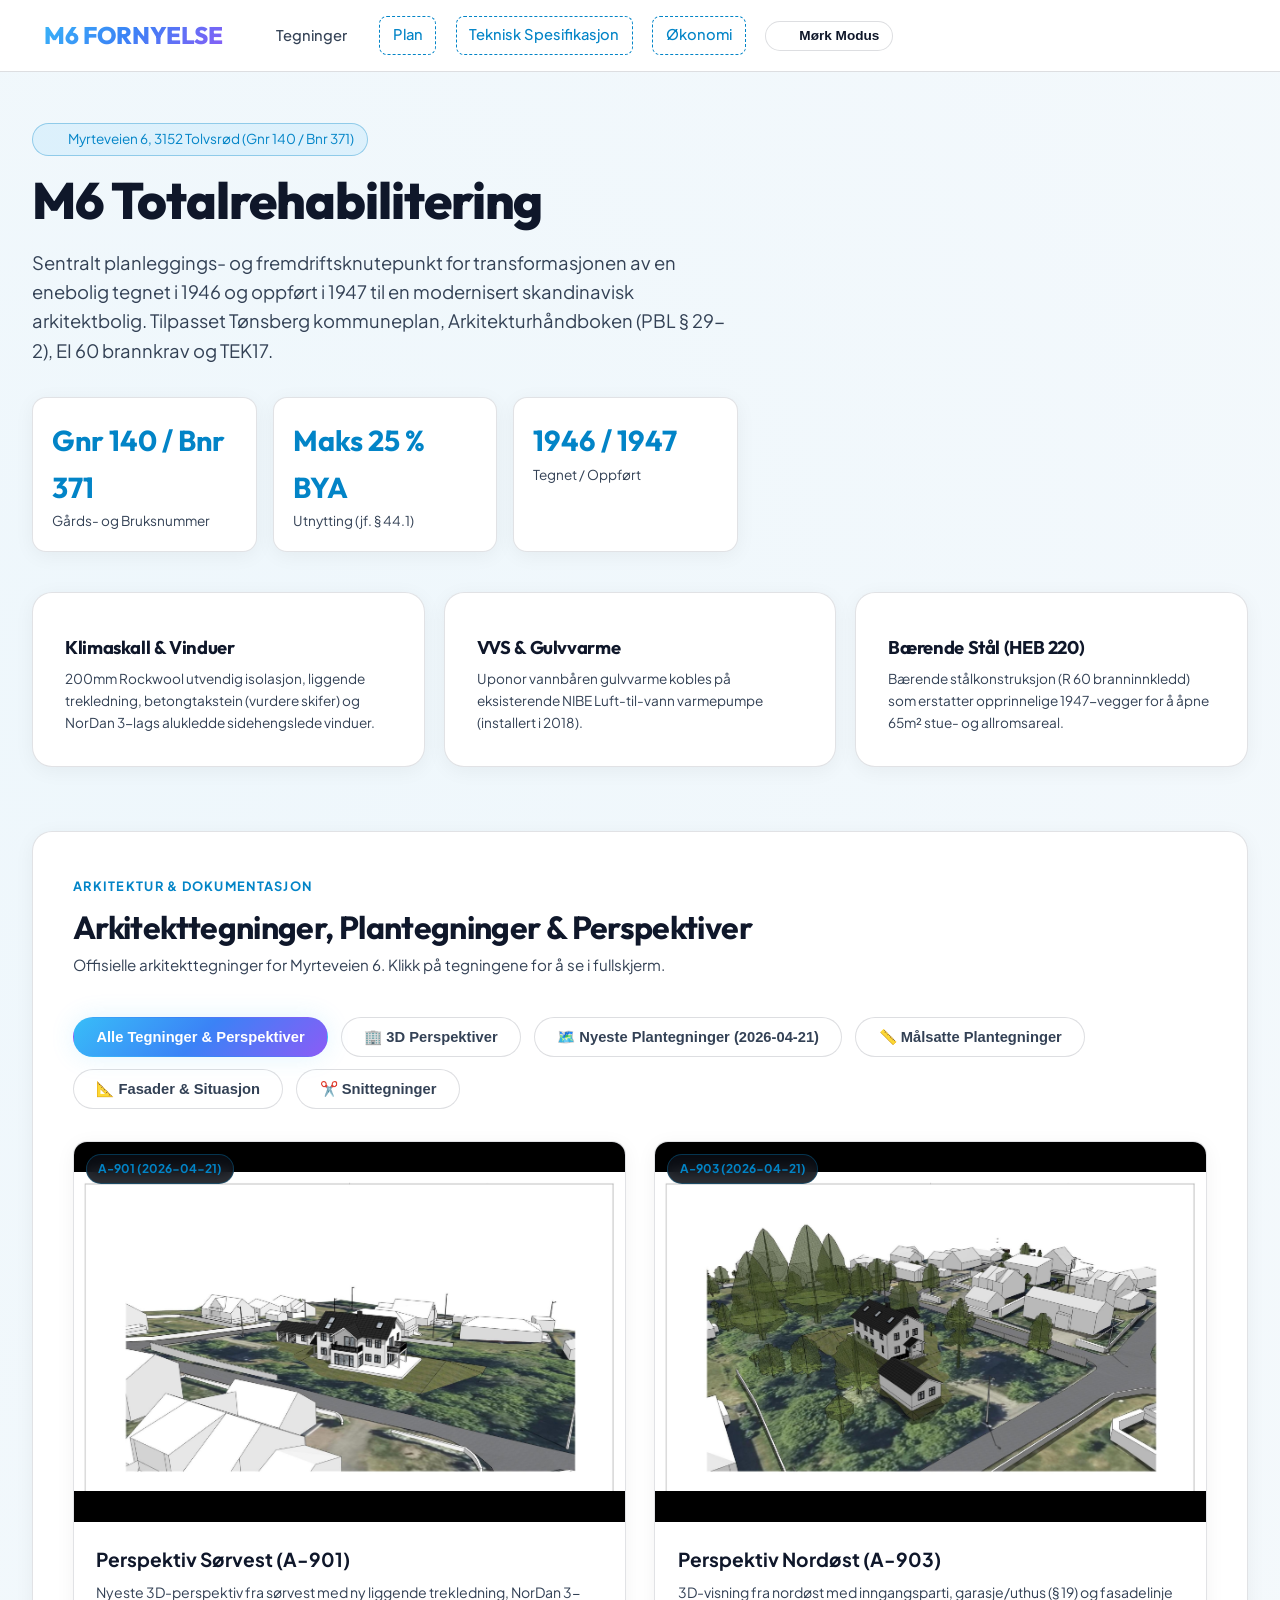
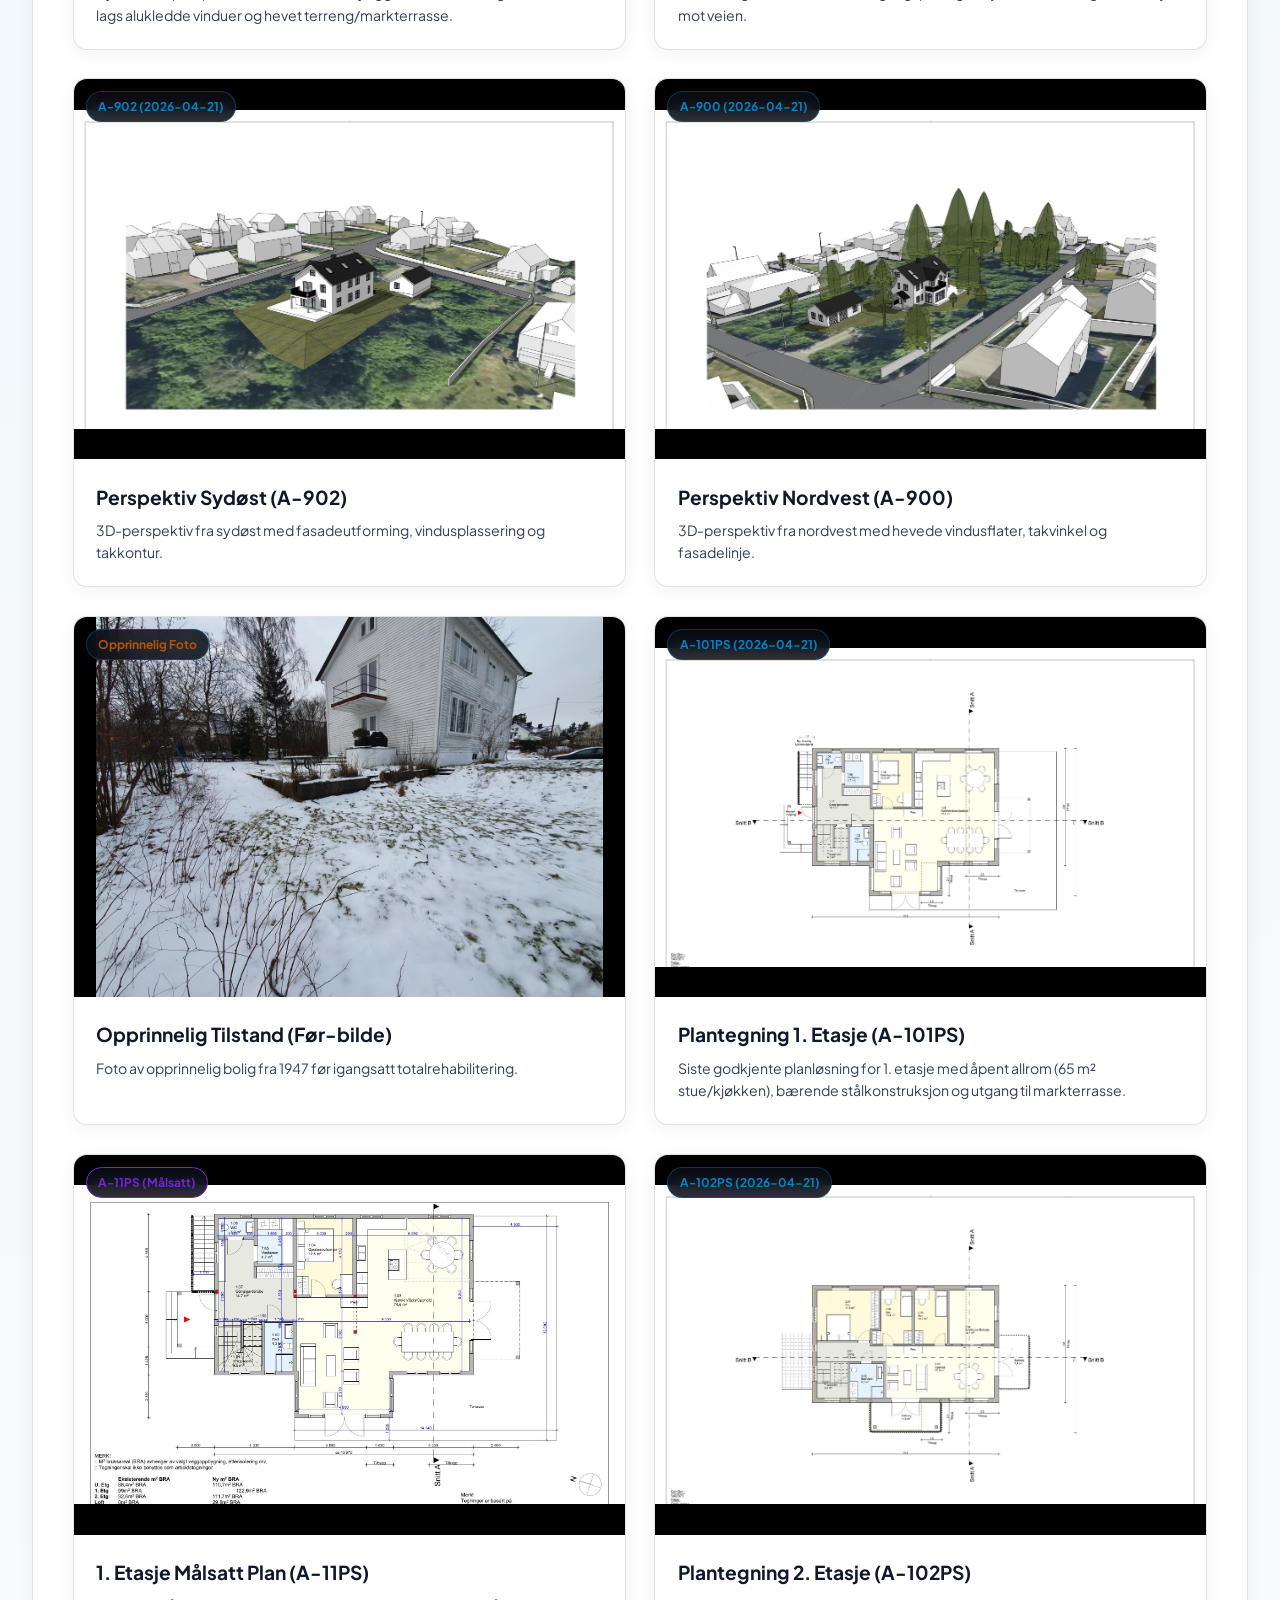
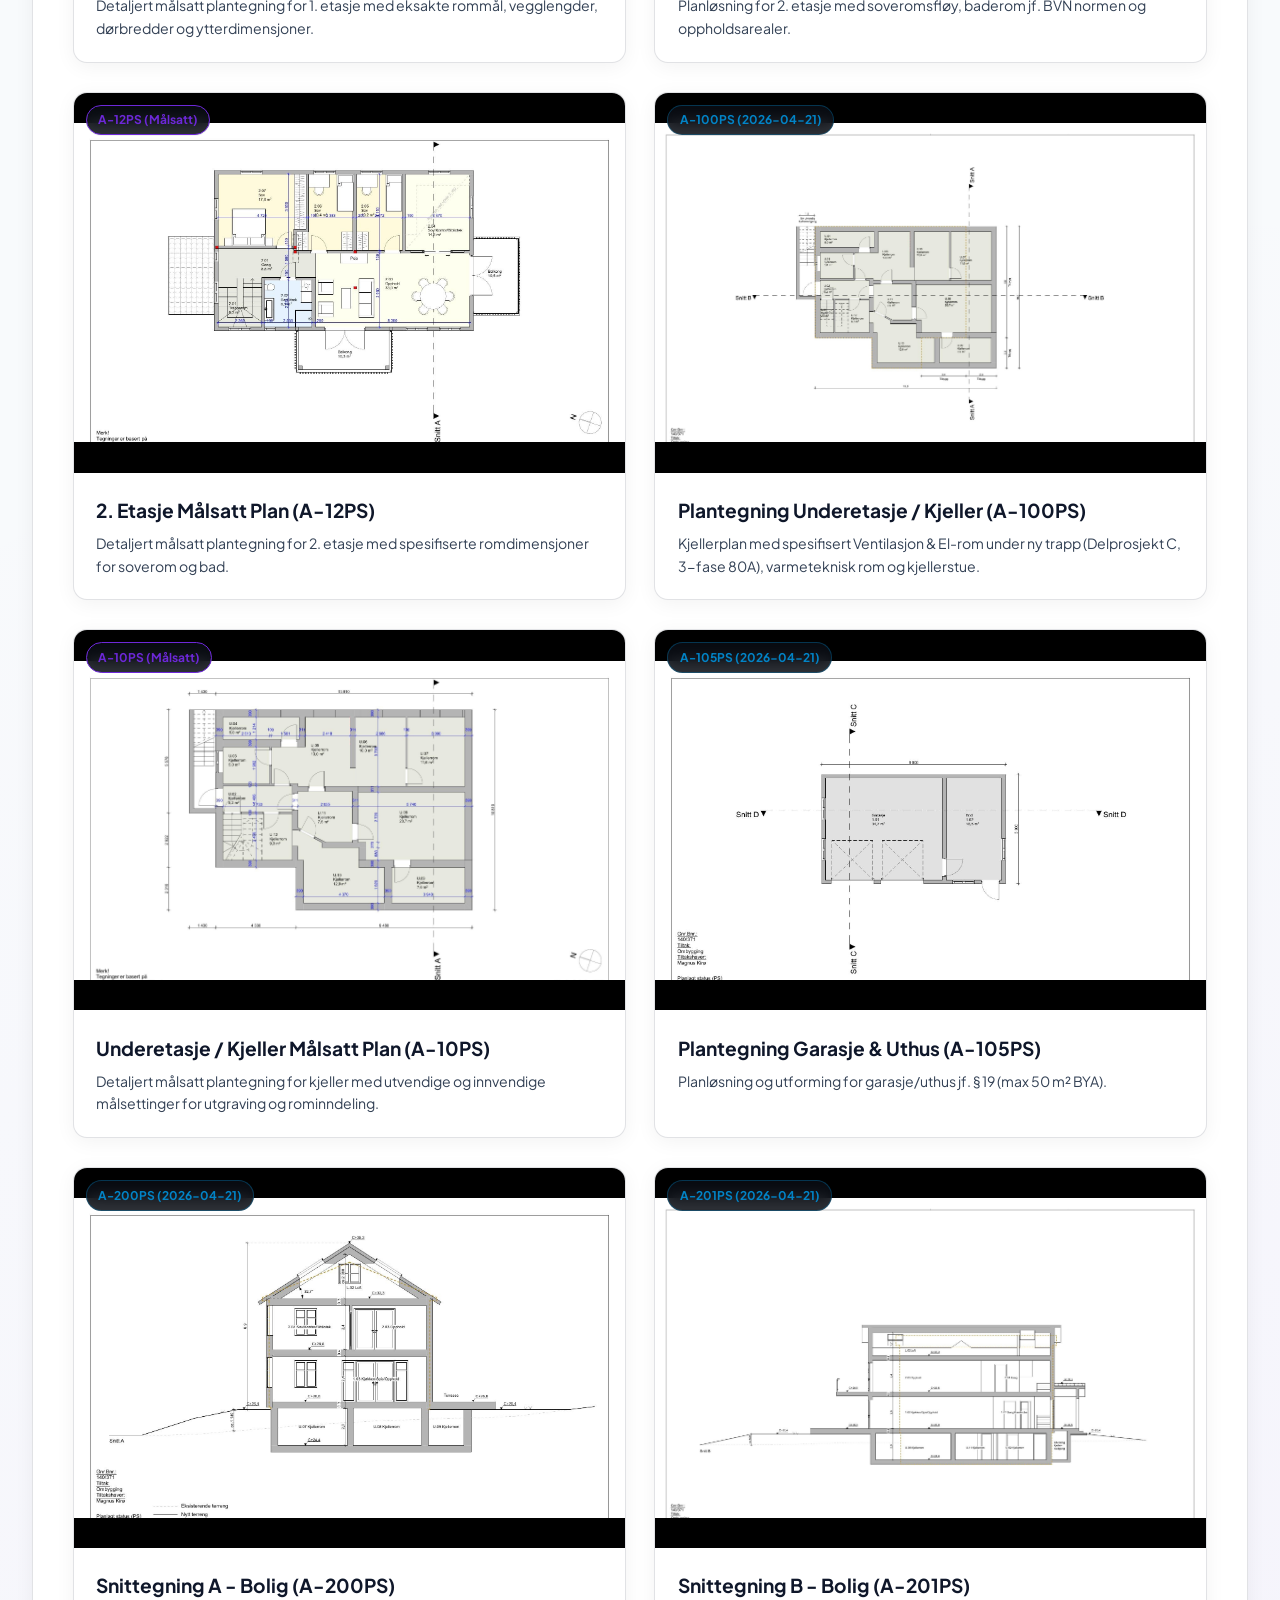
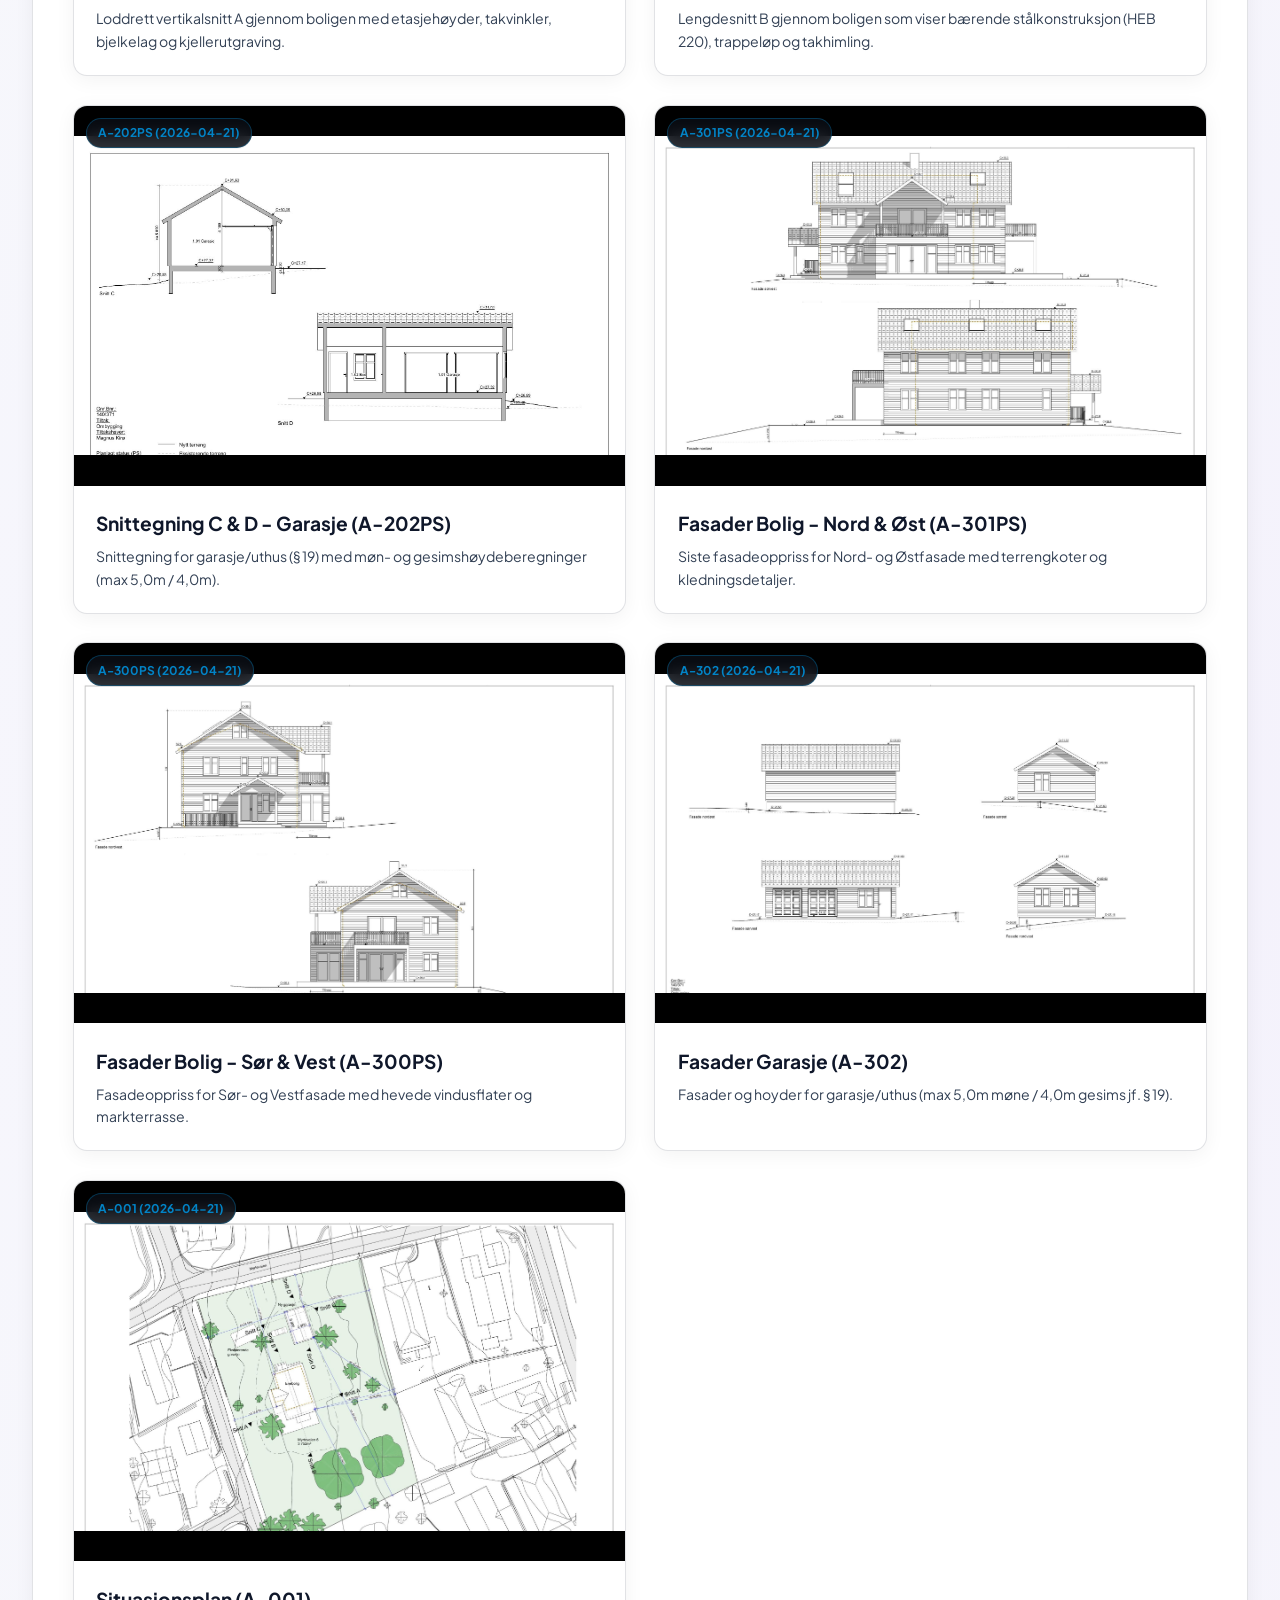
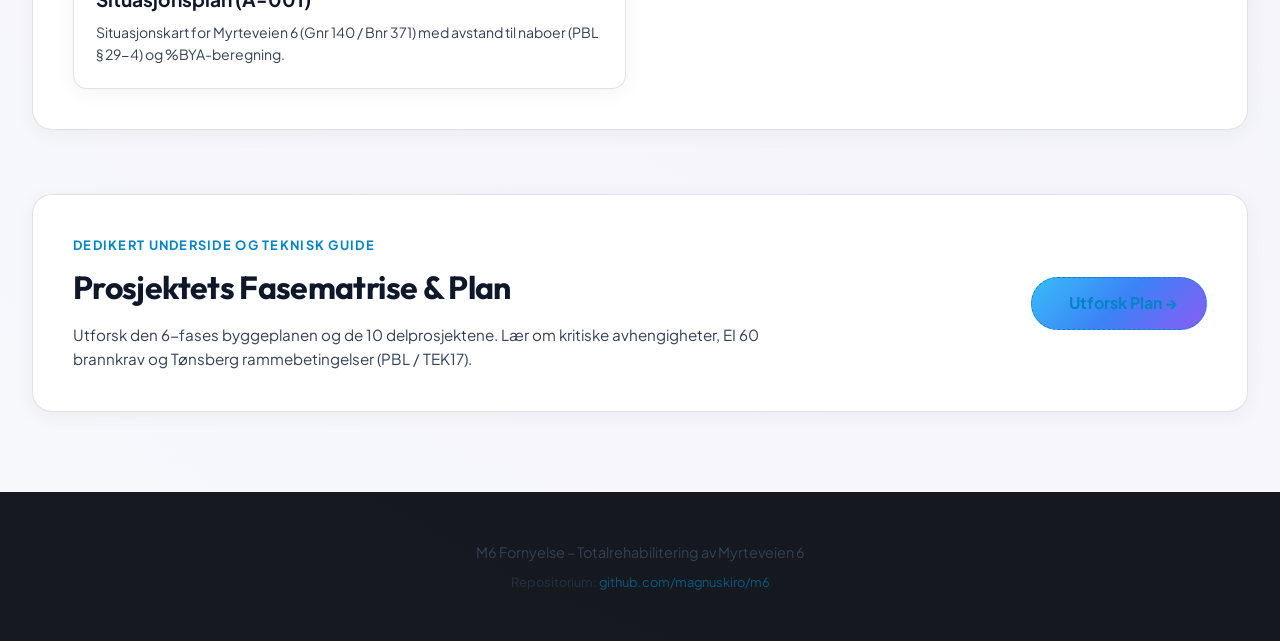
==== commit 4e1b0480: "Add official A-900 Perspektiv Nordvest 3D drawing card to index.html" ====
--- a/index.html
+++ b/index.html
@@ -237,6 +237,18 @@
           </div>
         </div>
 
+        <!-- Perspektiv Nordvest A-900 -->
+        <div class="drawing-card" data-cat="perspektiv">
+          <div class="drawing-img-wrapper" onclick="openLightbox('assets/images/drawings/perspektiv_nordvest-1.jpg', 'Tegning A-900 (2026-04-21): Perspektiv Nordvest (PS)')">
+            <span class="drawing-badge">A-900 (2026-04-21)</span>
+            <img src="assets/images/drawings/perspektiv_nordvest-1.jpg" alt="Perspektiv Nordvest A-900" class="drawing-img">
+          </div>
+          <div class="drawing-body">
+            <div class="drawing-title">Perspektiv Nordvest (A-900)</div>
+            <div class="drawing-desc">3D-perspektiv fra nordvest med hevede vindusflater, takvinkel og fasadelinje.</div>
+          </div>
+        </div>
+
         <!-- Før-bilde (Google Photos) -->
         <div class="drawing-card" data-cat="perspektiv">
           <div class="drawing-img-wrapper" onclick="openLightbox('assets/images/exterior_before.jpg', 'Opprinnelig Tilstand Myrteveien 6 (Google Photos)')">
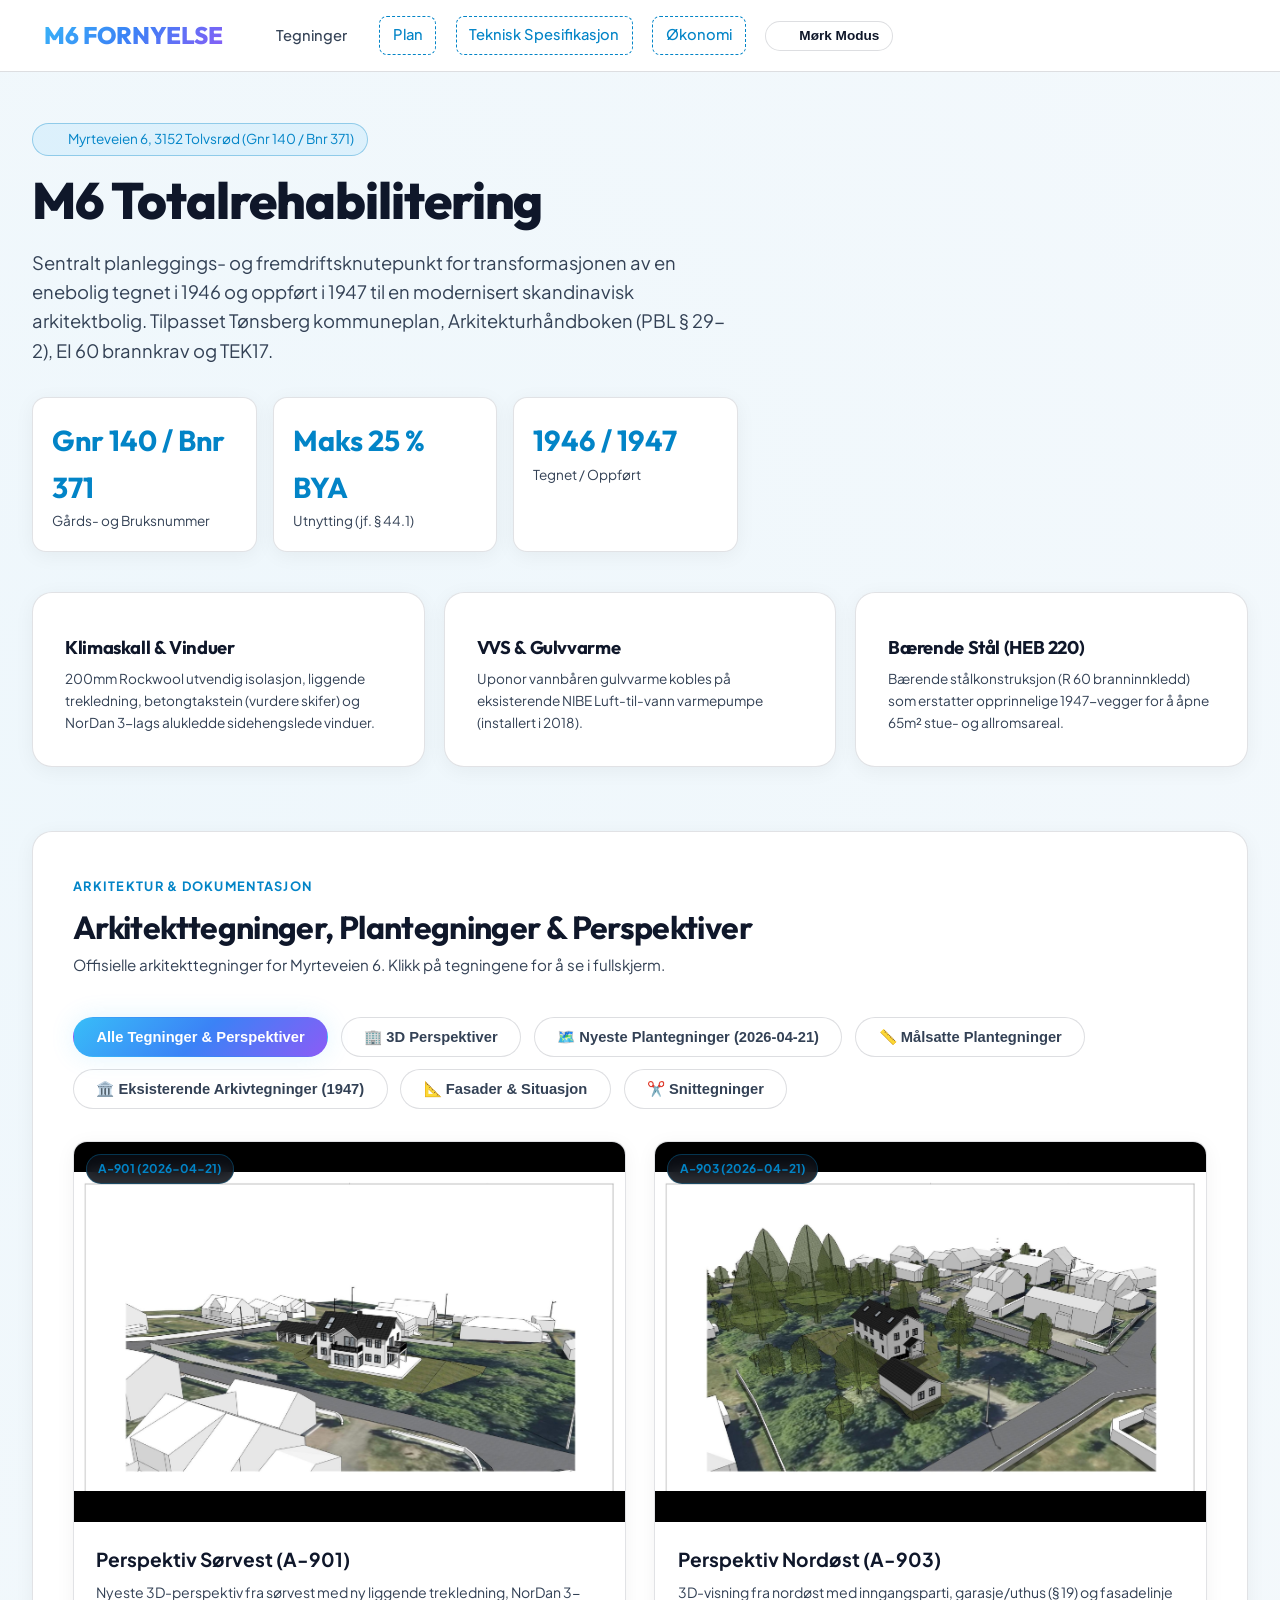
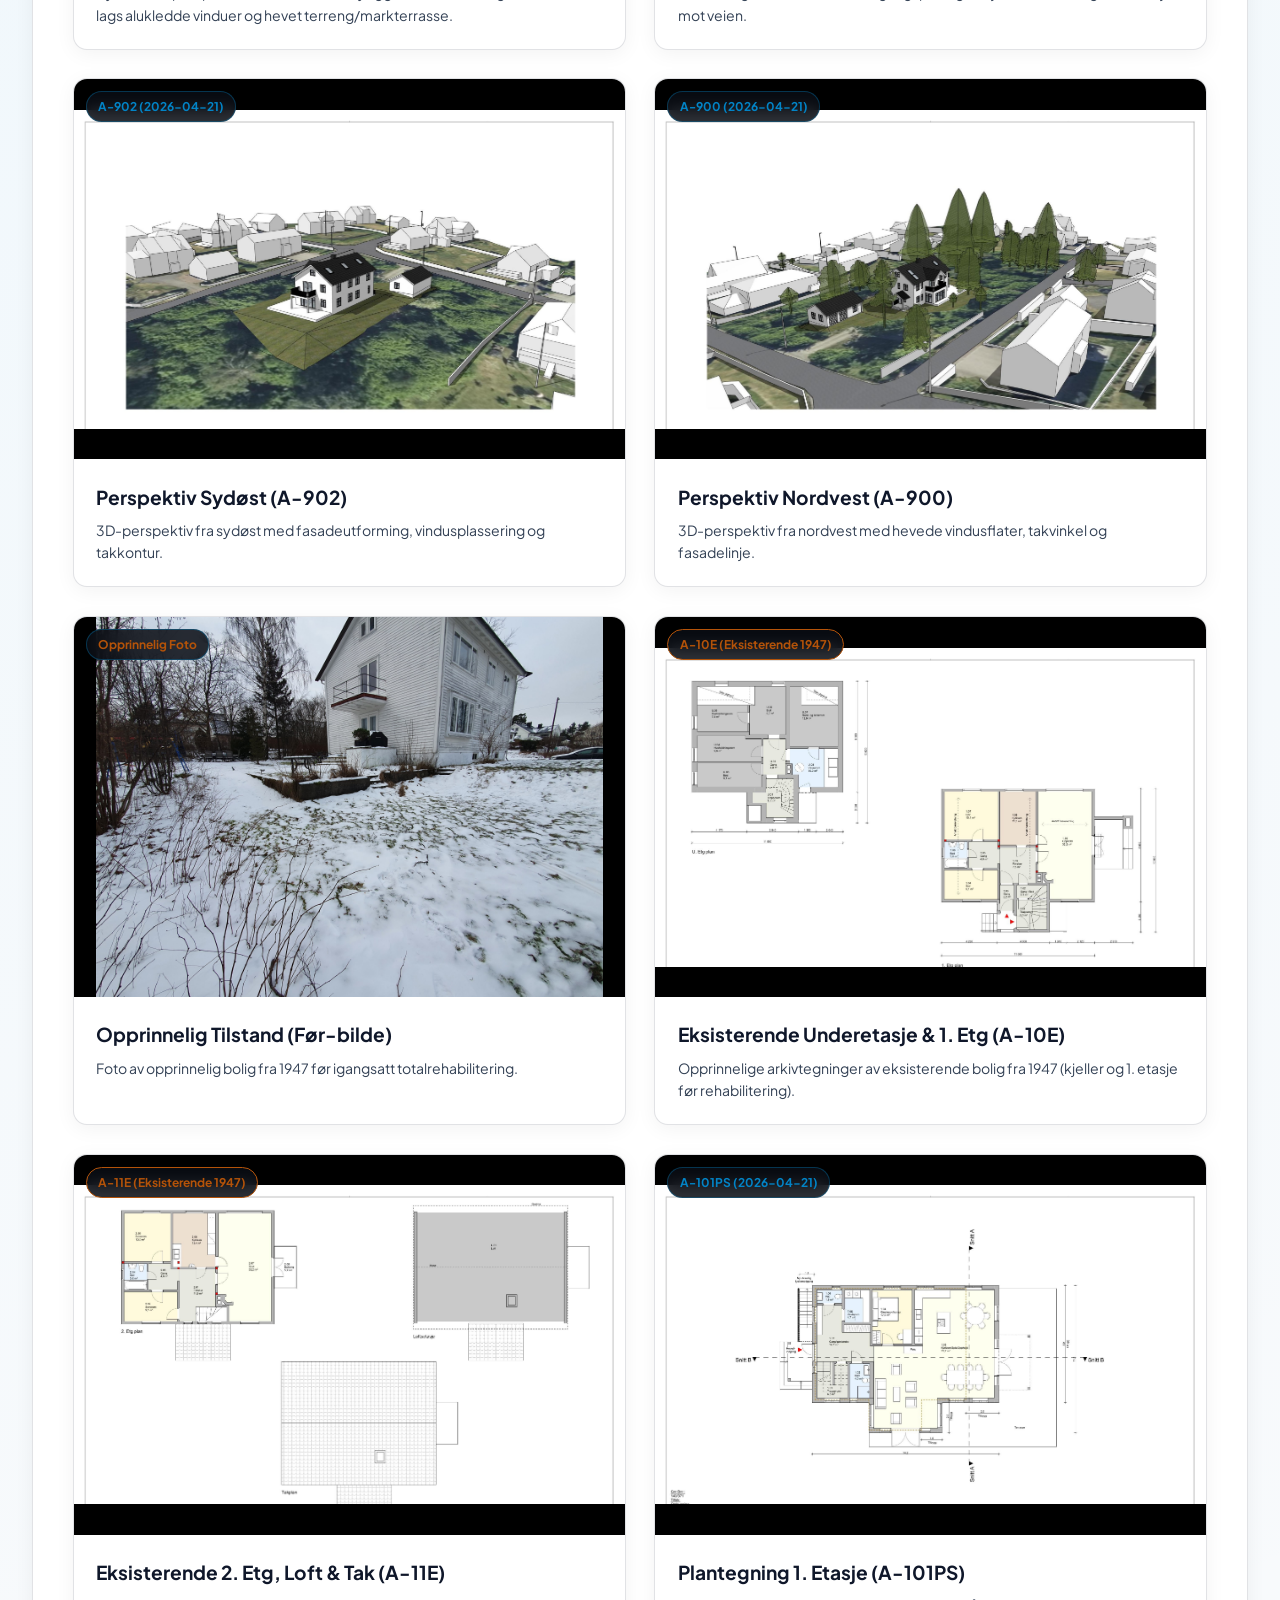
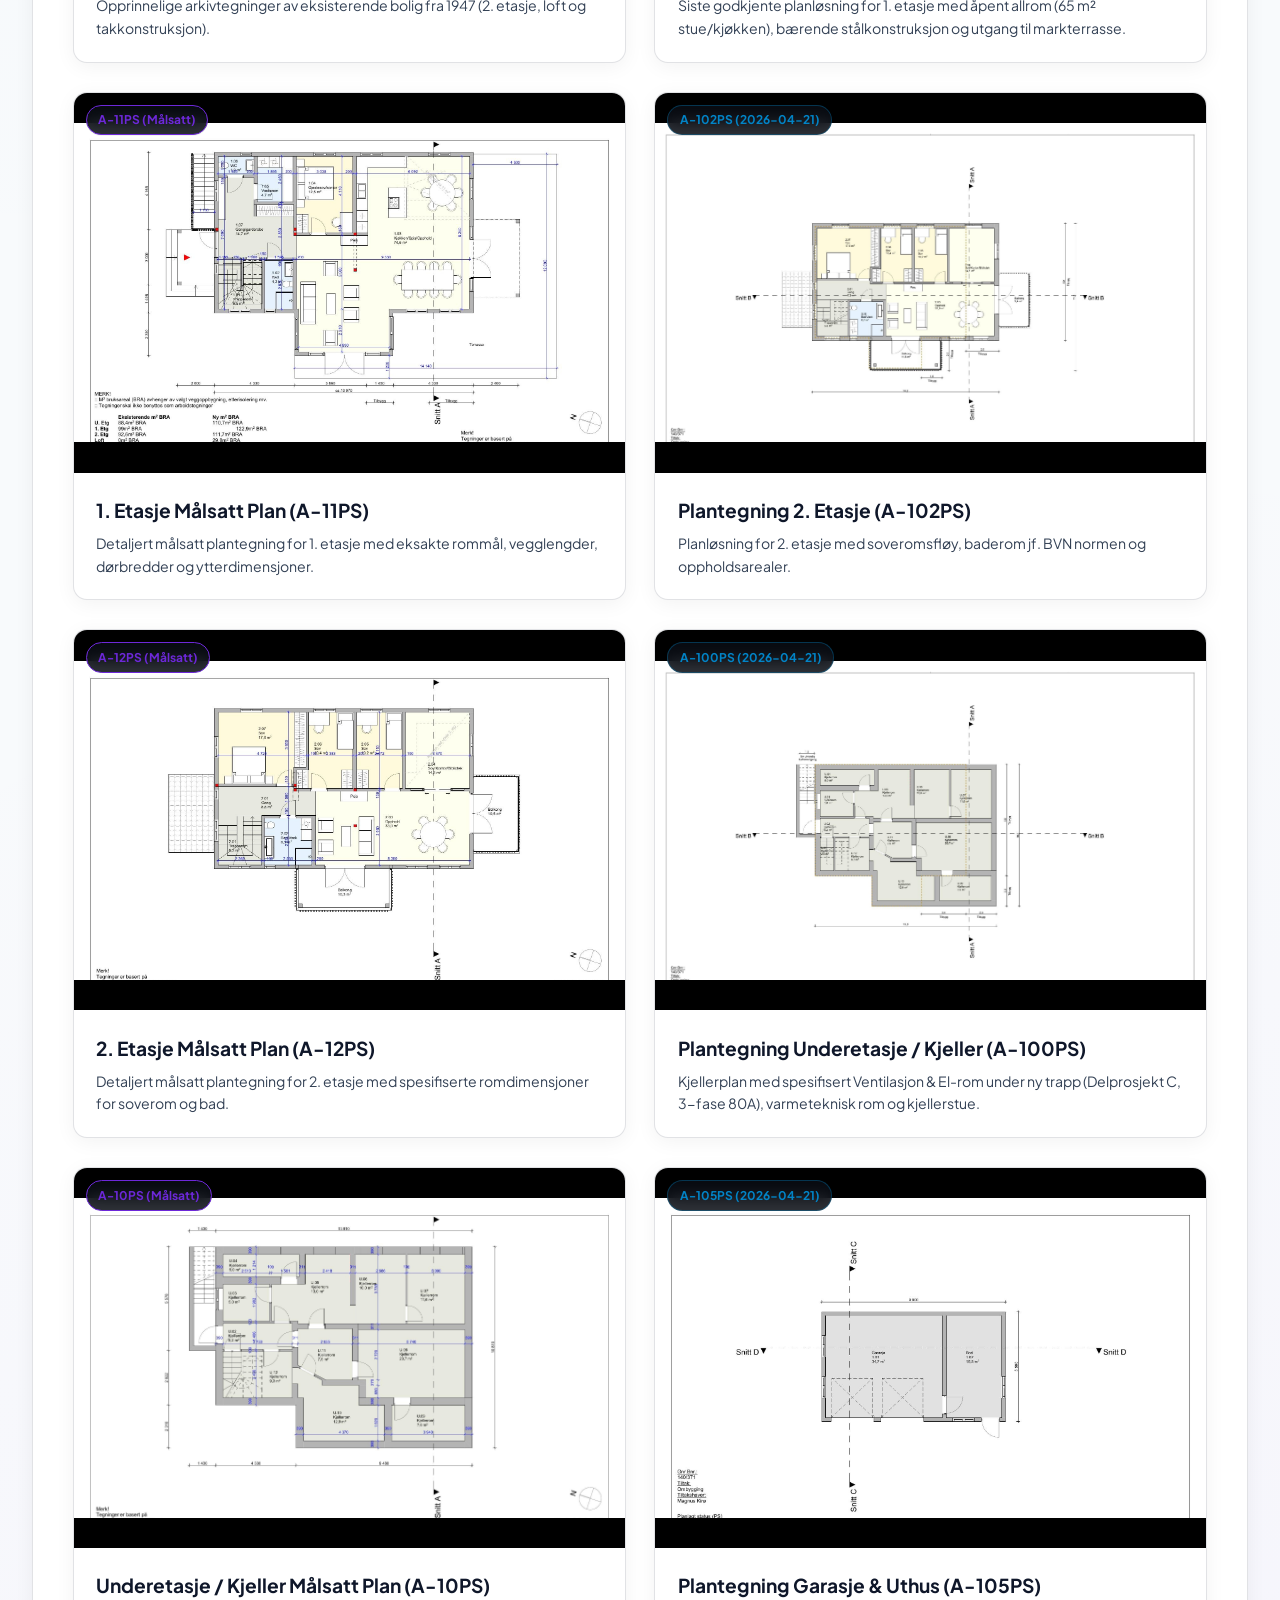
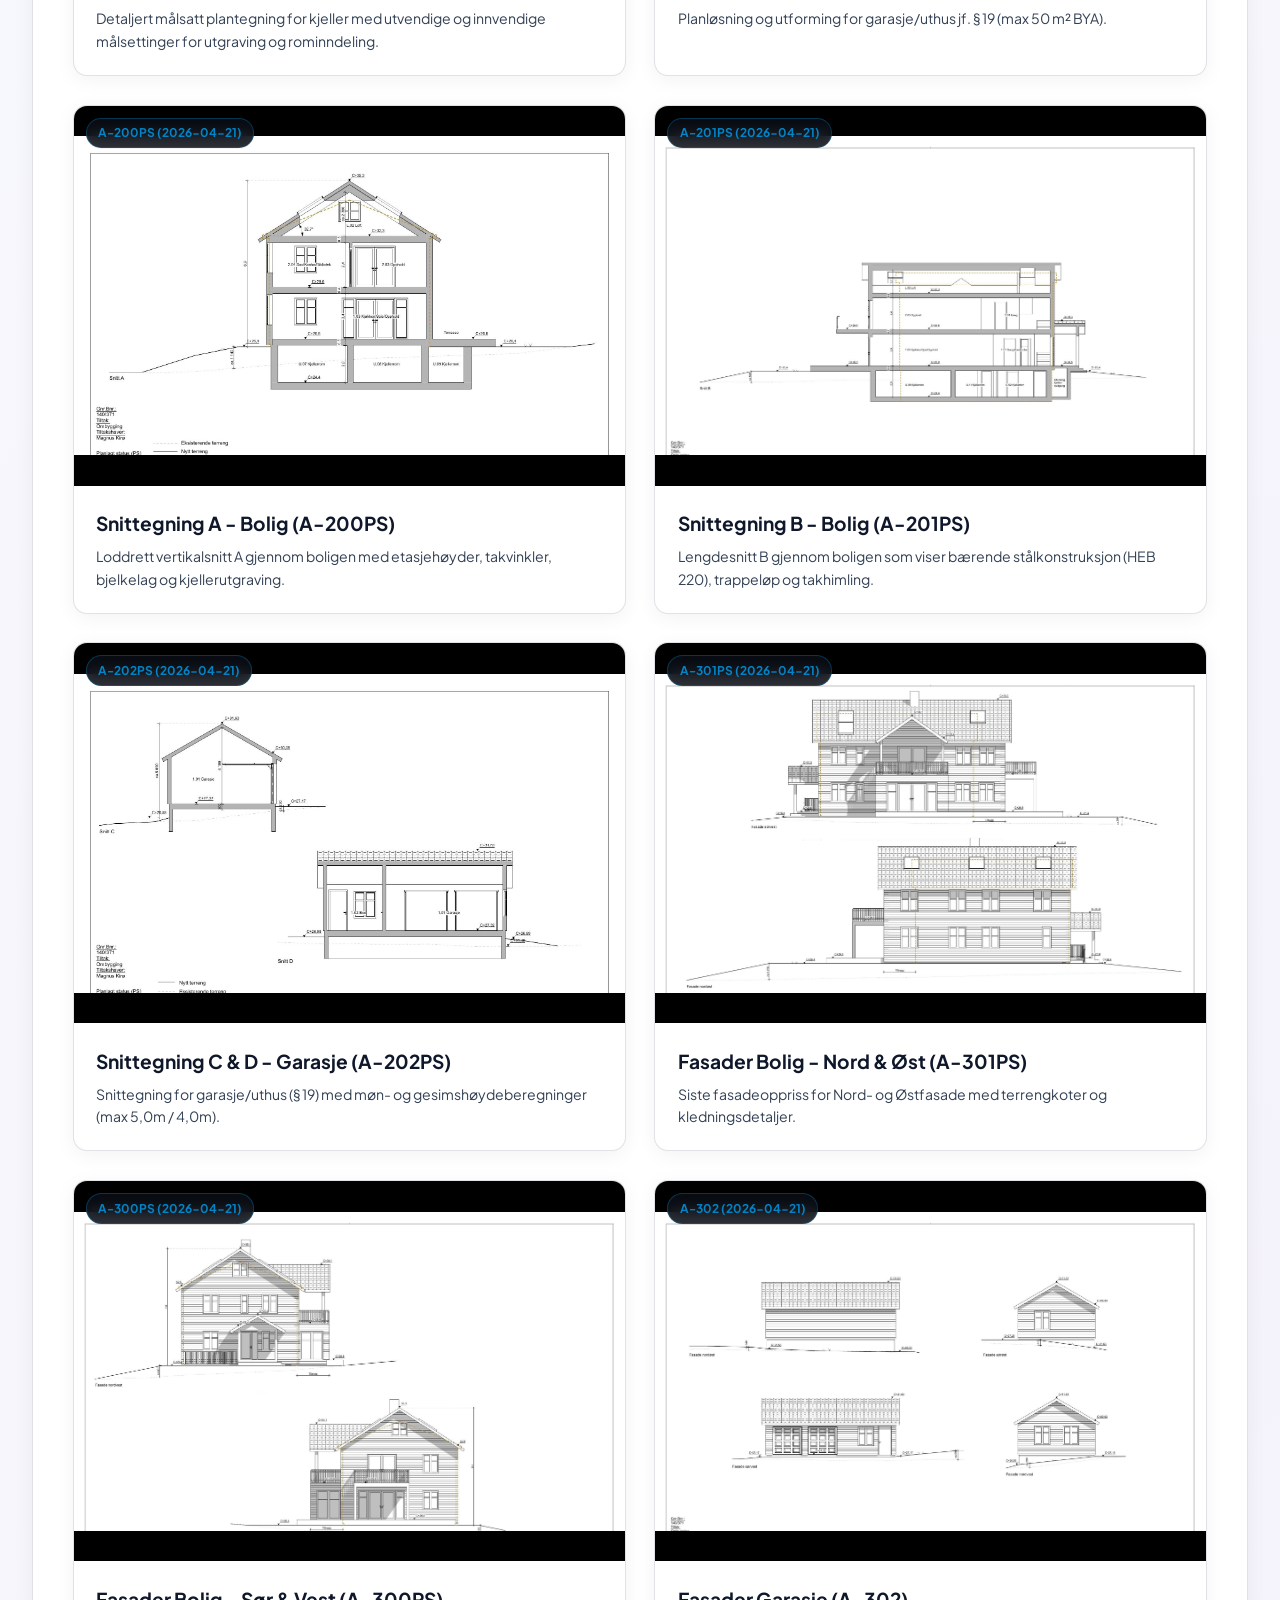
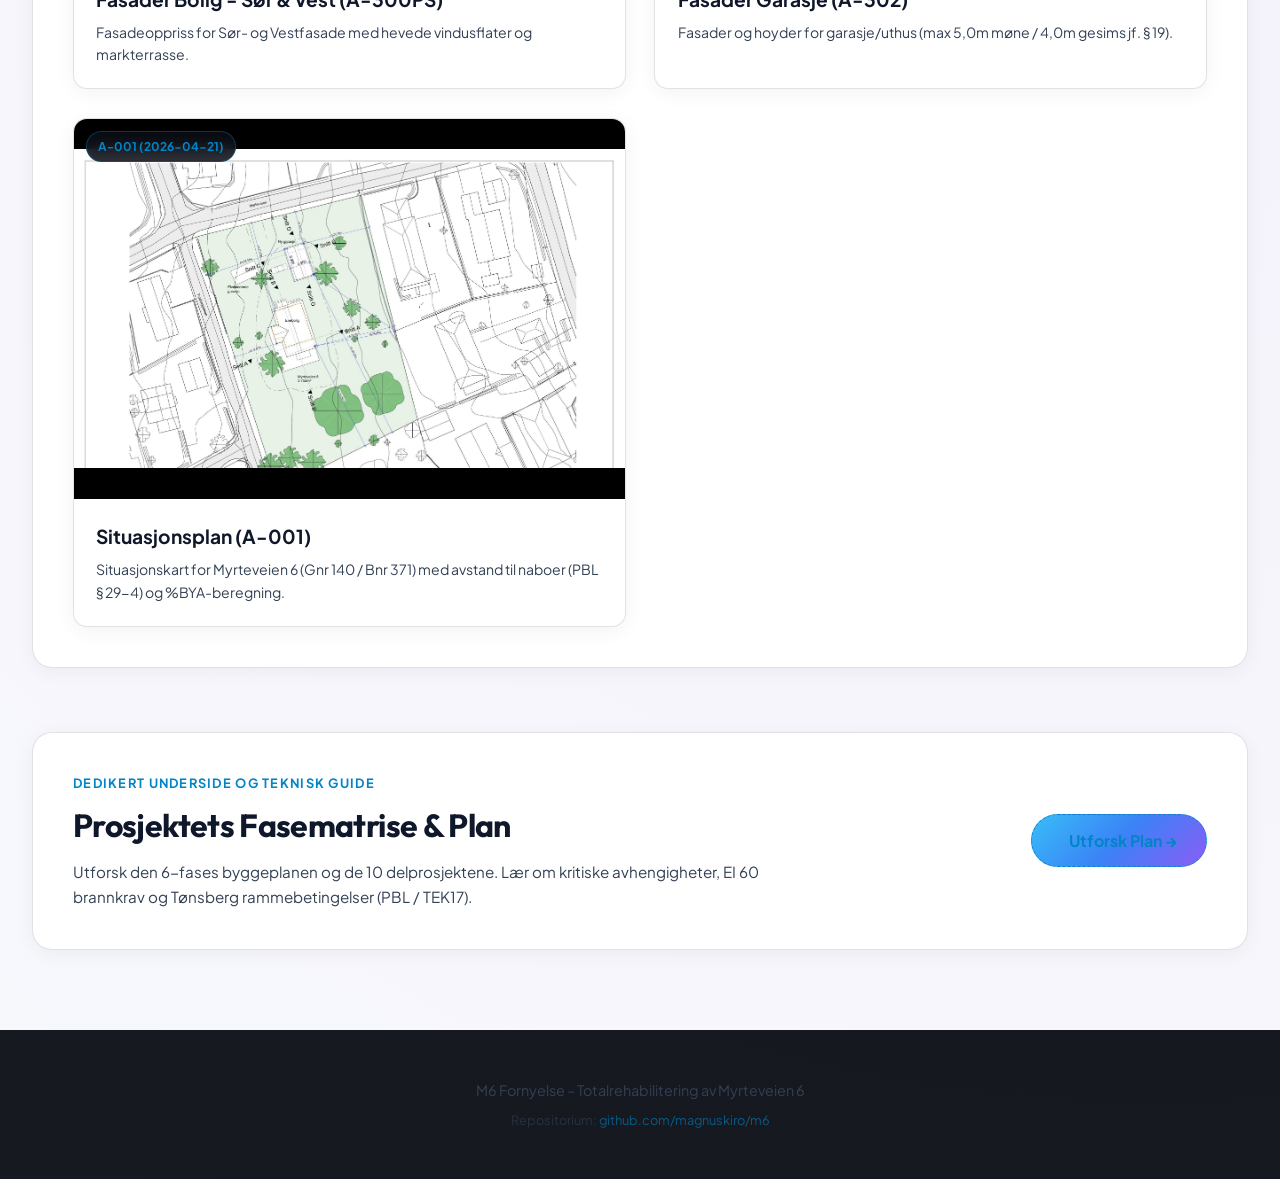
==== commit 42e2e06b: "Add original 1947 municipal archive drawings (A-10E and A-11E) to index.html with dedicated filter t" ====
--- a/index.html
+++ b/index.html
@@ -194,6 +194,7 @@
         <button class="drawing-tab-btn" onclick="filterDrawings('perspektiv')">🏢 3D Perspektiver</button>
         <button class="drawing-tab-btn" onclick="filterDrawings('plan')">🗺️ Nyeste Plantegninger (2026-04-21)</button>
         <button class="drawing-tab-btn" onclick="filterDrawings('malsatt')">📏 Målsatte Plantegninger</button>
+        <button class="drawing-tab-btn" onclick="filterDrawings('eksisterende')">🏛️ Eksisterende Arkivtegninger (1947)</button>
         <button class="drawing-tab-btn" onclick="filterDrawings('fasade')">📐 Fasader & Situasjon</button>
         <button class="drawing-tab-btn" onclick="filterDrawings('snitt')">✂️ Snittegninger</button>
       </div>
@@ -258,6 +259,30 @@
           <div class="drawing-body">
             <div class="drawing-title">Opprinnelig Tilstand (Før-bilde)</div>
             <div class="drawing-desc">Foto av opprinnelig bolig fra 1947 før igangsatt totalrehabilitering.</div>
+          </div>
+        </div>
+
+        <!-- Eksisterende Tegning A-10E (Opprinnelig 1947) -->
+        <div class="drawing-card" data-cat="plan eksisterende">
+          <div class="drawing-img-wrapper" onclick="openLightbox('assets/images/drawings/plan_eksisterende_10e.jpg', 'Tegning A-10E: Eksisterende Underetasje & 1. Etasje (Opprinnelig 1947 Bygg)')">
+            <span class="drawing-badge" style="color:var(--accent-amber); border-color:var(--accent-amber);">A-10E (Eksisterende 1947)</span>
+            <img src="assets/images/drawings/plan_eksisterende_10e.jpg" alt="Eksisterende tegning A-10E" class="drawing-img">
+          </div>
+          <div class="drawing-body">
+            <div class="drawing-title">Eksisterende Underetasje & 1. Etg (A-10E)</div>
+            <div class="drawing-desc">Opprinnelige arkivtegninger av eksisterende bolig fra 1947 (kjeller og 1. etasje før rehabilitering).</div>
+          </div>
+        </div>
+
+        <!-- Eksisterende Tegning A-11E (Opprinnelig 1947) -->
+        <div class="drawing-card" data-cat="plan eksisterende">
+          <div class="drawing-img-wrapper" onclick="openLightbox('assets/images/drawings/plan_eksisterende_11e.jpg', 'Tegning A-11E: Eksisterende 2. Etasje, Loft & Takplan (Opprinnelig 1947 Bygg)')">
+            <span class="drawing-badge" style="color:var(--accent-amber); border-color:var(--accent-amber);">A-11E (Eksisterende 1947)</span>
+            <img src="assets/images/drawings/plan_eksisterende_11e.jpg" alt="Eksisterende tegning A-11E" class="drawing-img">
+          </div>
+          <div class="drawing-body">
+            <div class="drawing-title">Eksisterende 2. Etg, Loft & Tak (A-11E)</div>
+            <div class="drawing-desc">Opprinnelige arkivtegninger av eksisterende bolig fra 1947 (2. etasje, loft og takkonstruksjon).</div>
           </div>
         </div>
 
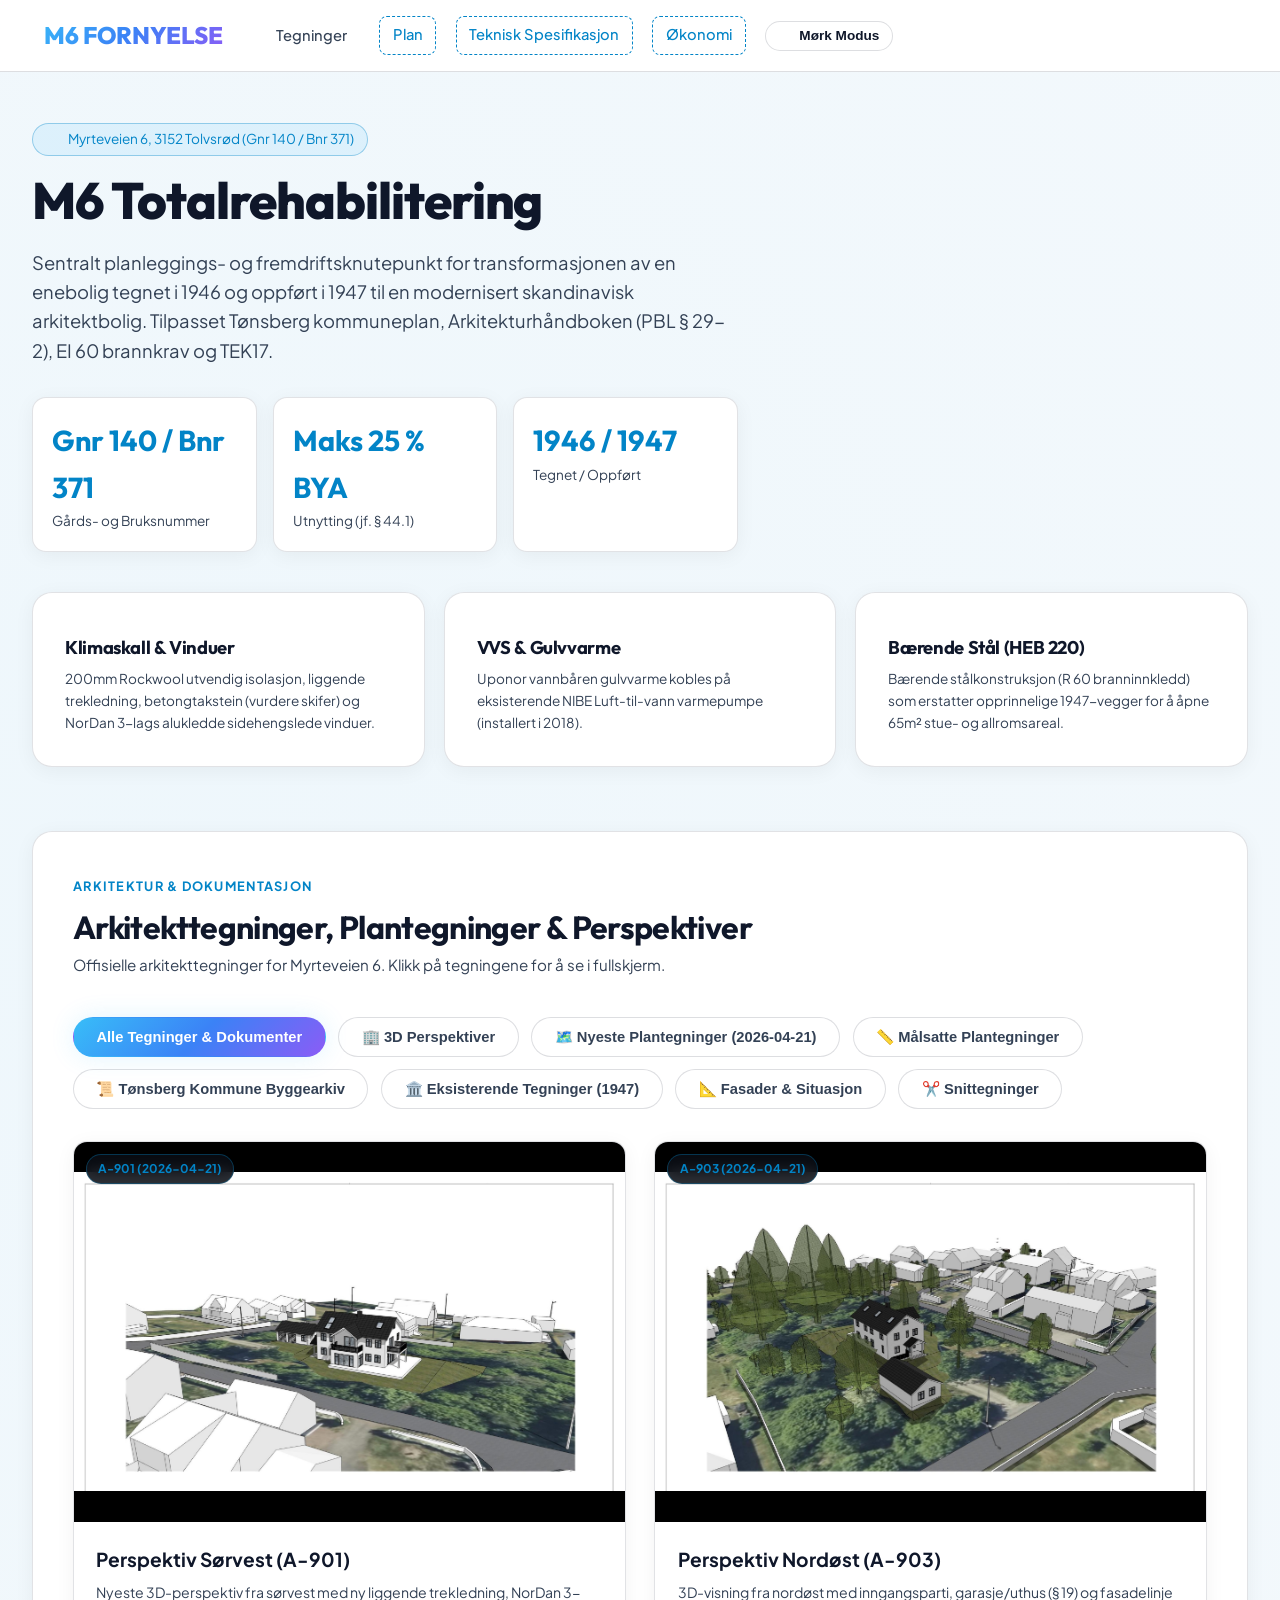
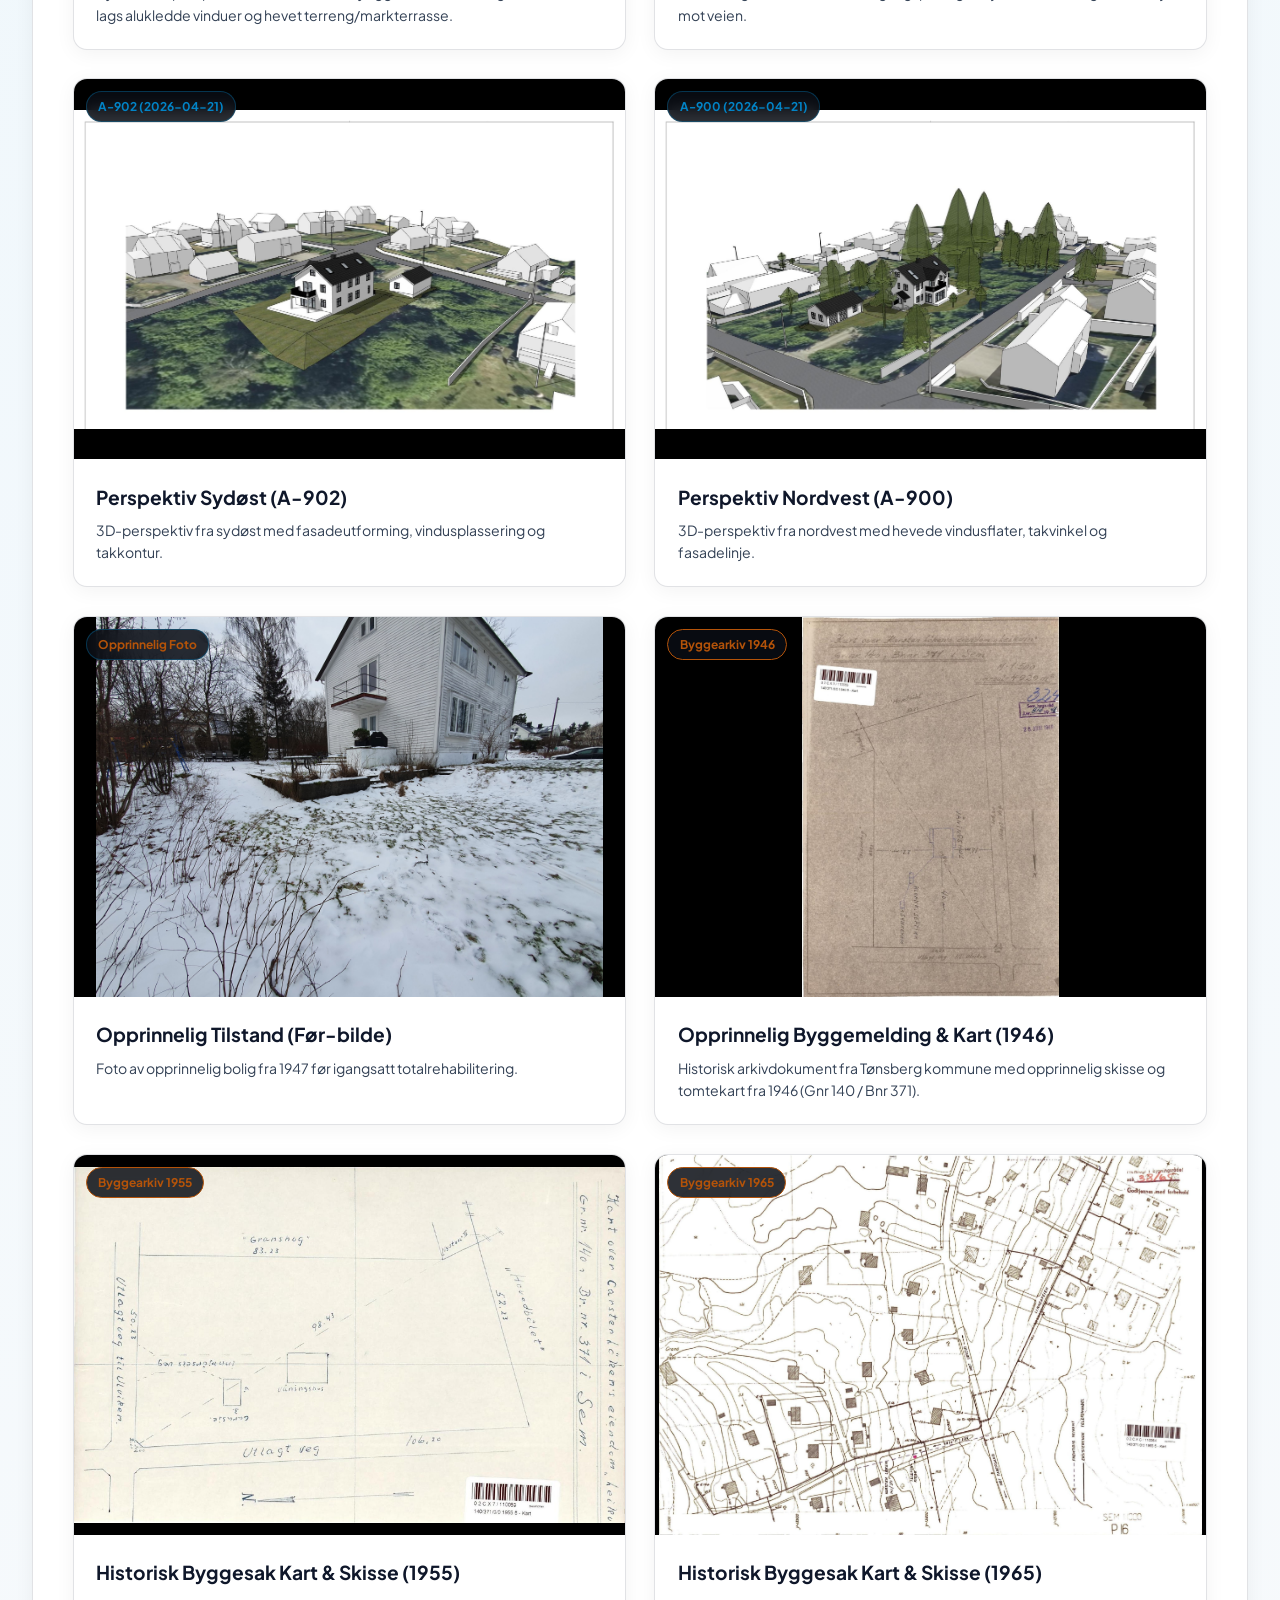
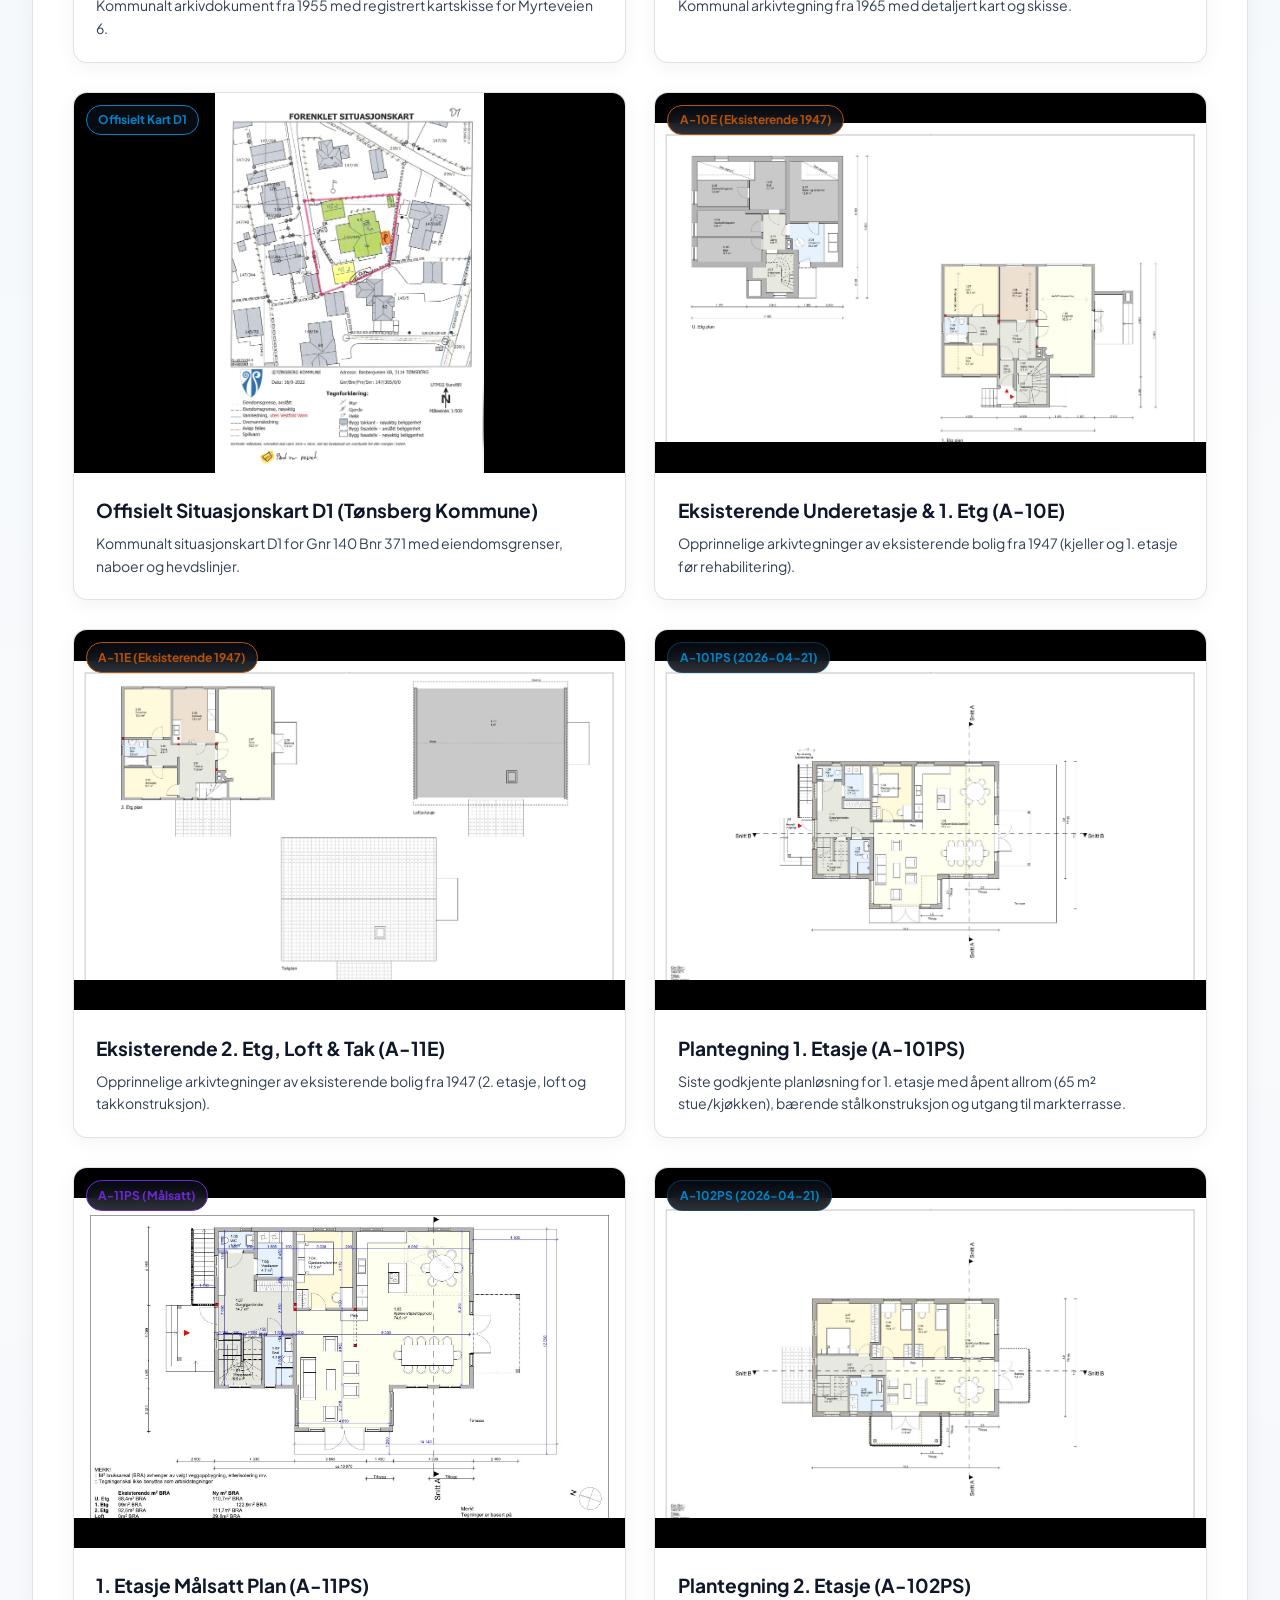
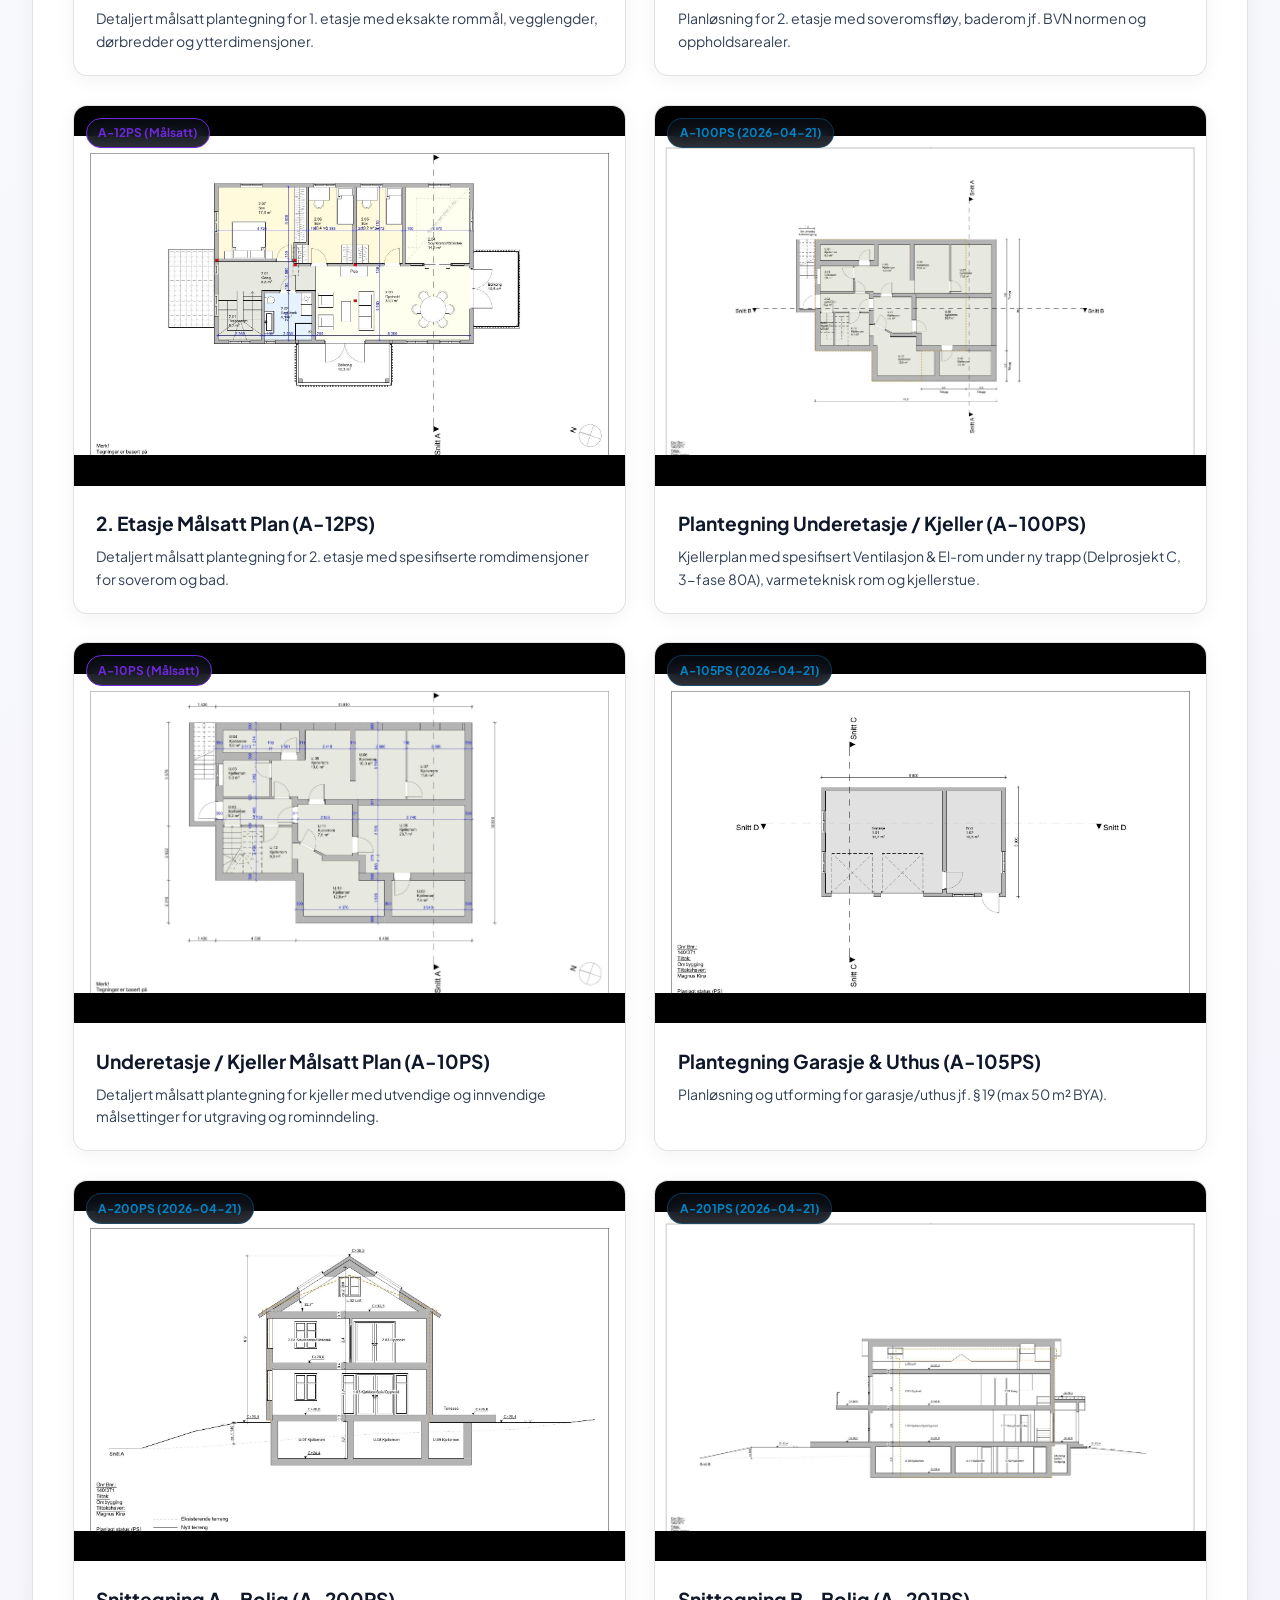
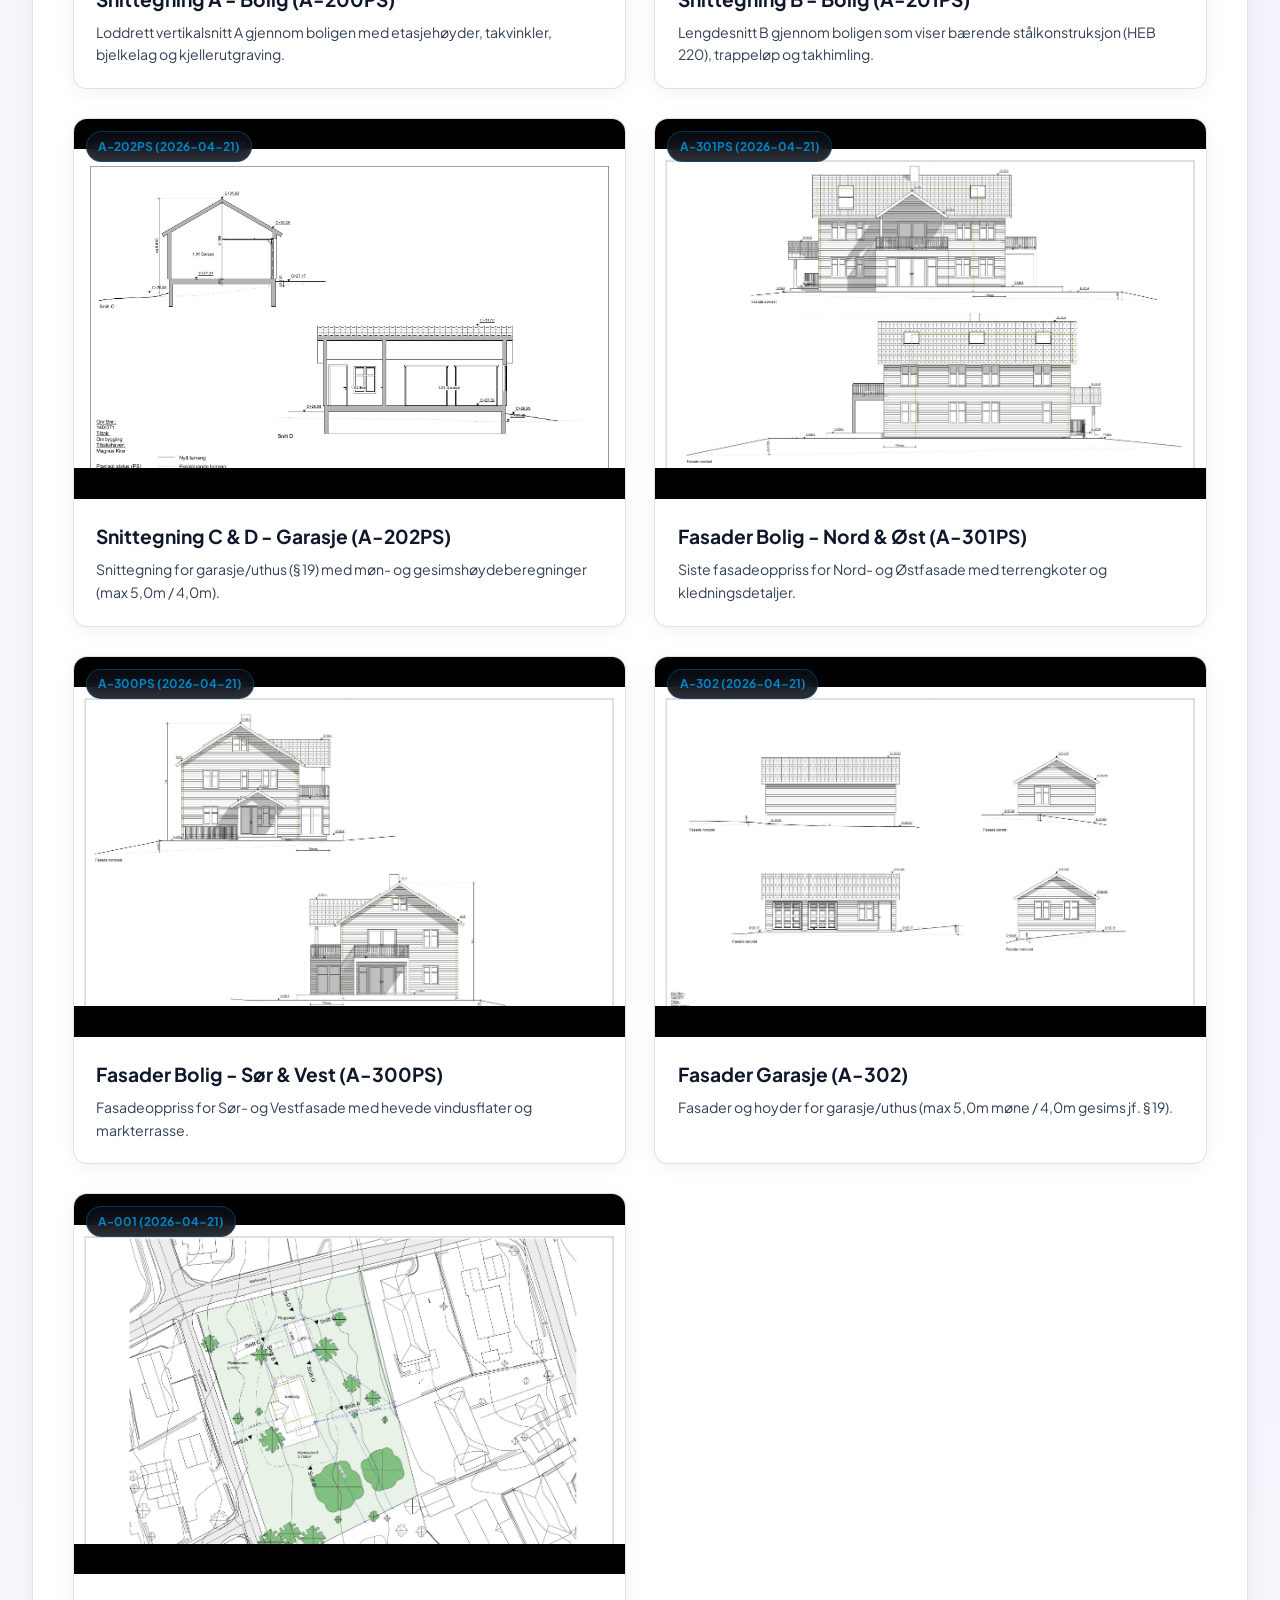
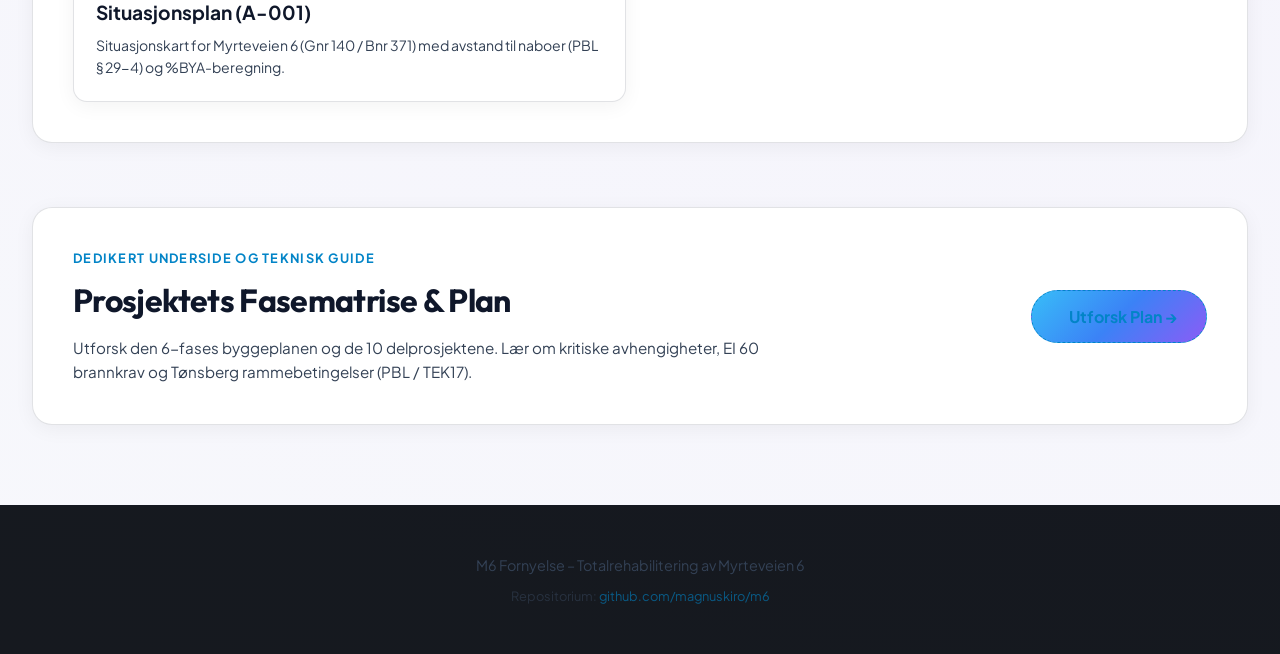
==== commit e4a9a874: "Organize downloaded municipal building permits into arkitekt/kommunale_byggesaker and add document c" ====
--- a/index.html
+++ b/index.html
@@ -190,11 +190,12 @@
 
       <!-- Category Filter Tabs -->
       <div class="drawings-category-tabs">
-        <button class="drawing-tab-btn active" onclick="filterDrawings('all')">Alle Tegninger & Perspektiver</button>
+        <button class="drawing-tab-btn active" onclick="filterDrawings('all')">Alle Tegninger & Dokumenter</button>
         <button class="drawing-tab-btn" onclick="filterDrawings('perspektiv')">🏢 3D Perspektiver</button>
         <button class="drawing-tab-btn" onclick="filterDrawings('plan')">🗺️ Nyeste Plantegninger (2026-04-21)</button>
         <button class="drawing-tab-btn" onclick="filterDrawings('malsatt')">📏 Målsatte Plantegninger</button>
-        <button class="drawing-tab-btn" onclick="filterDrawings('eksisterende')">🏛️ Eksisterende Arkivtegninger (1947)</button>
+        <button class="drawing-tab-btn" onclick="filterDrawings('kommune')">📜 Tønsberg Kommune Byggearkiv</button>
+        <button class="drawing-tab-btn" onclick="filterDrawings('eksisterende')">🏛️ Eksisterende Tegninger (1947)</button>
         <button class="drawing-tab-btn" onclick="filterDrawings('fasade')">📐 Fasader & Situasjon</button>
         <button class="drawing-tab-btn" onclick="filterDrawings('snitt')">✂️ Snittegninger</button>
       </div>
@@ -259,6 +260,54 @@
           <div class="drawing-body">
             <div class="drawing-title">Opprinnelig Tilstand (Før-bilde)</div>
             <div class="drawing-desc">Foto av opprinnelig bolig fra 1947 før igangsatt totalrehabilitering.</div>
+          </div>
+        </div>
+
+        <!-- Opprinnelig Byggesak Kart & Skisse 1946 -->
+        <div class="drawing-card" data-cat="kommune">
+          <div class="drawing-img-wrapper" onclick="openLightbox('assets/images/drawings/kart_skisse_1946.jpg', 'Tønsberg Kommune Arkiv (1946): Opprinnelig Kart & Skisse (Gnr 140 / Bnr 371)')">
+            <span class="drawing-badge" style="color:var(--accent-amber); border-color:var(--accent-amber);">Byggearkiv 1946</span>
+            <img src="assets/images/drawings/kart_skisse_1946.jpg" alt="Byggearkiv Kart og Skisse 1946" class="drawing-img">
+          </div>
+          <div class="drawing-body">
+            <div class="drawing-title">Opprinnelig Byggemelding & Kart (1946)</div>
+            <div class="drawing-desc">Historisk arkivdokument fra Tønsberg kommune med opprinnelig skisse og tomtekart fra 1946 (Gnr 140 / Bnr 371).</div>
+          </div>
+        </div>
+
+        <!-- Byggesak Kart & Skisse 1955 -->
+        <div class="drawing-card" data-cat="kommune">
+          <div class="drawing-img-wrapper" onclick="openLightbox('assets/images/drawings/kart_skisse_1955.jpg', 'Tønsberg Kommune Arkiv (1955): Byggesak Kart & Skisse')">
+            <span class="drawing-badge" style="color:var(--accent-amber); border-color:var(--accent-amber);">Byggearkiv 1955</span>
+            <img src="assets/images/drawings/kart_skisse_1955.jpg" alt="Byggearkiv Kart og Skisse 1955" class="drawing-img">
+          </div>
+          <div class="drawing-body">
+            <div class="drawing-title">Historisk Byggesak Kart & Skisse (1955)</div>
+            <div class="drawing-desc">Kommunalt arkivdokument fra 1955 med registrert kartskisse for Myrteveien 6.</div>
+          </div>
+        </div>
+
+        <!-- Byggesak Kart & Skisse 1965 -->
+        <div class="drawing-card" data-cat="kommune">
+          <div class="drawing-img-wrapper" onclick="openLightbox('assets/images/drawings/kart_skisse_1965.jpg', 'Tønsberg Kommune Arkiv (1965): Byggesak Kart & Skisse')">
+            <span class="drawing-badge" style="color:var(--accent-amber); border-color:var(--accent-amber);">Byggearkiv 1965</span>
+            <img src="assets/images/drawings/kart_skisse_1965.jpg" alt="Byggearkiv Kart og Skisse 1965" class="drawing-img">
+          </div>
+          <div class="drawing-body">
+            <div class="drawing-title">Historisk Byggesak Kart & Skisse (1965)</div>
+            <div class="drawing-desc">Kommunal arkivtegning fra 1965 med detaljert kart og skisse.</div>
+          </div>
+        </div>
+
+        <!-- Kommunalt Situasjonskart D1 -->
+        <div class="drawing-card" data-cat="kommune fasade">
+          <div class="drawing-img-wrapper" onclick="openLightbox('assets/images/drawings/situasjonskart_tbg.jpg', 'Tønsberg Kommune: Offisielt Situasjonskart D1 (Gnr 140 / Bnr 371)')">
+            <span class="drawing-badge" style="color:var(--accent-cyan); border-color:var(--accent-cyan);">Offisielt Kart D1</span>
+            <img src="assets/images/drawings/situasjonskart_tbg.jpg" alt="Tønsberg Kommune Situasjonskart D1" class="drawing-img">
+          </div>
+          <div class="drawing-body">
+            <div class="drawing-title">Offisielt Situasjonskart D1 (Tønsberg Kommune)</div>
+            <div class="drawing-desc">Kommunalt situasjonskart D1 for Gnr 140 Bnr 371 med eiendomsgrenser, naboer og hevdslinjer.</div>
           </div>
         </div>
 
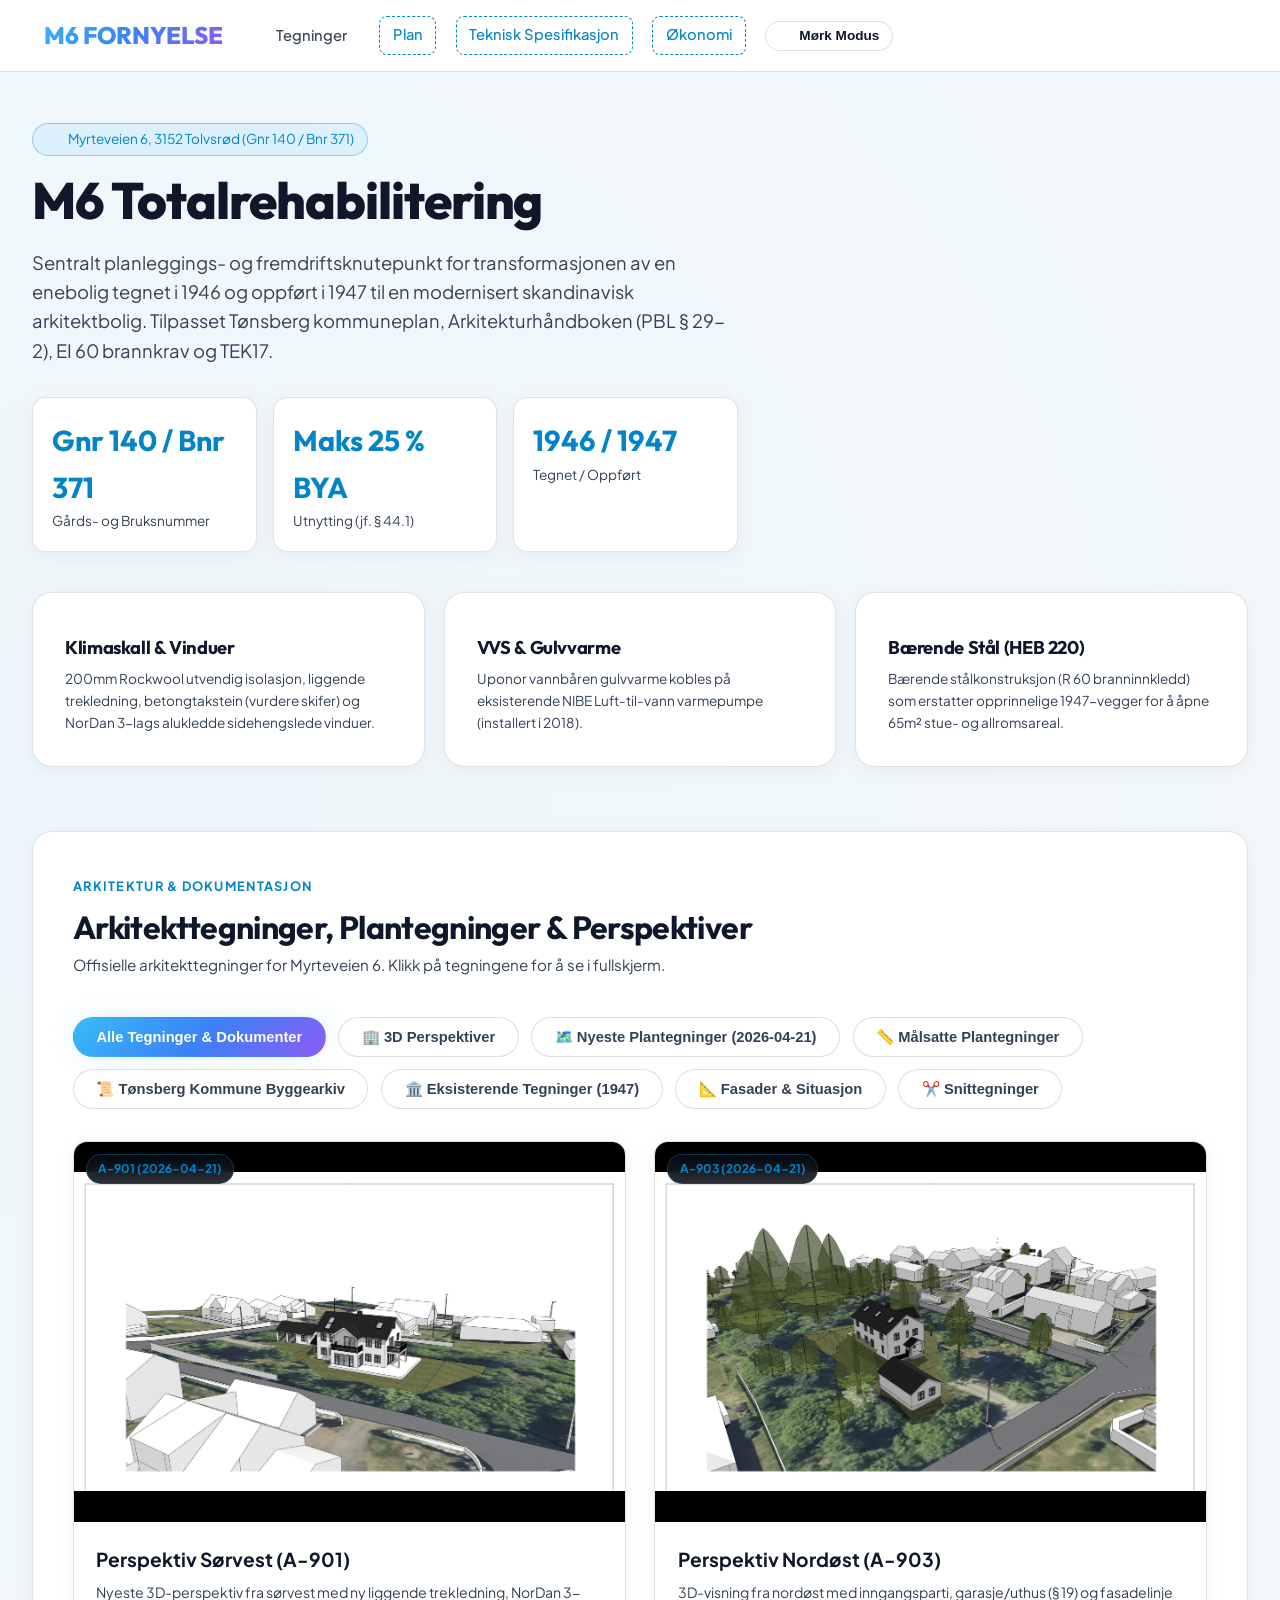
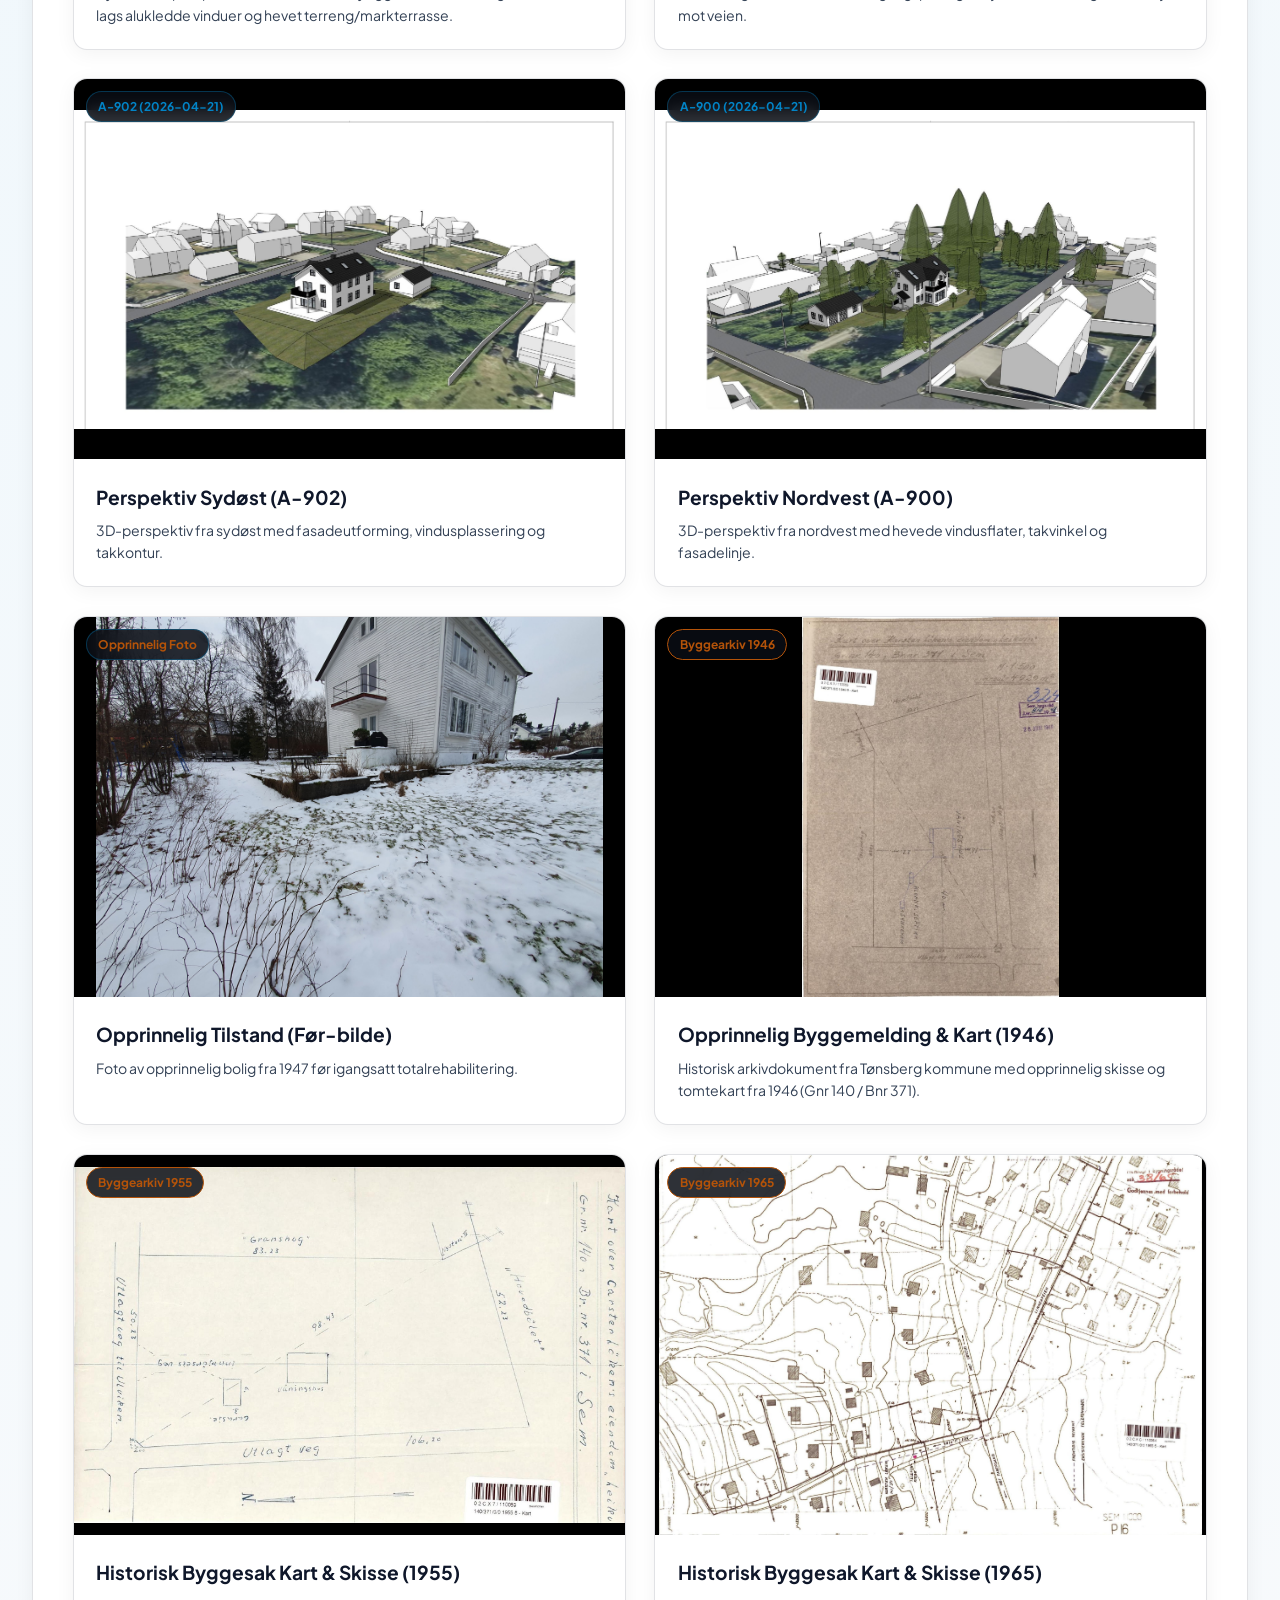
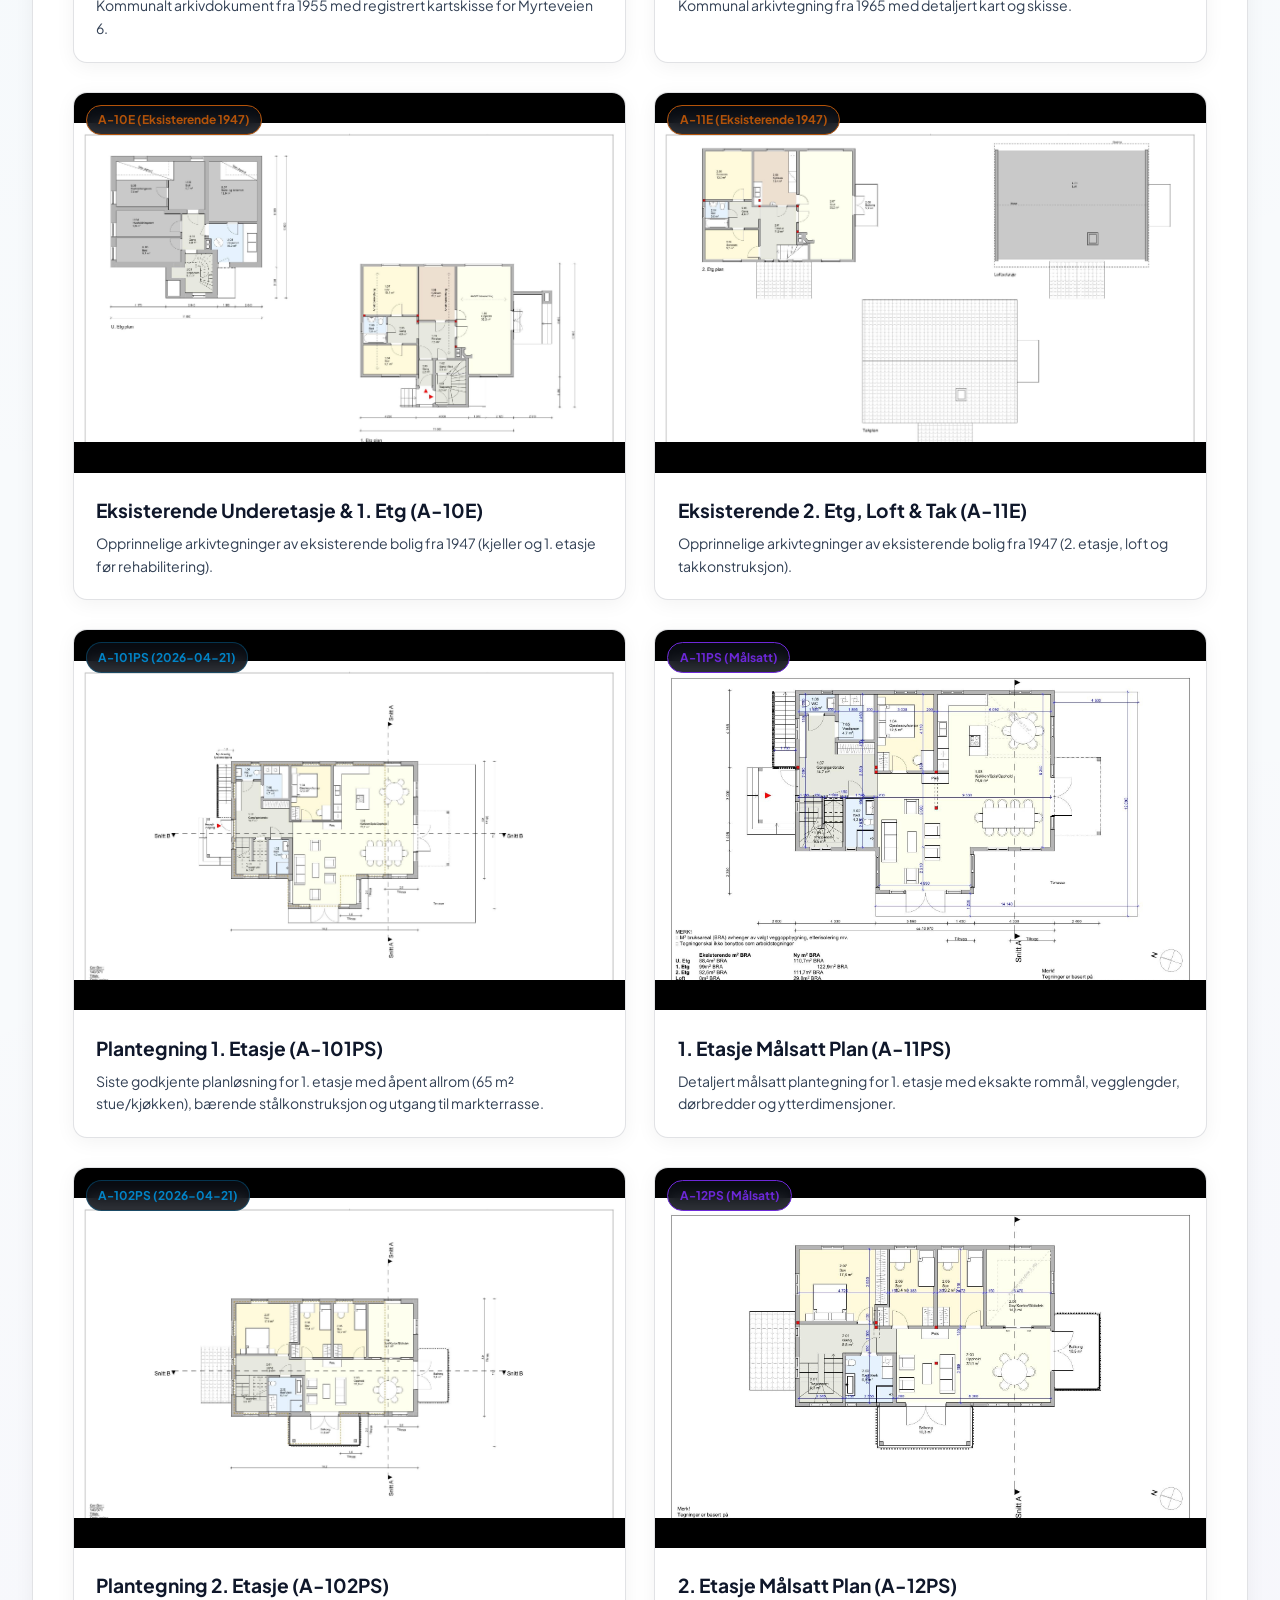
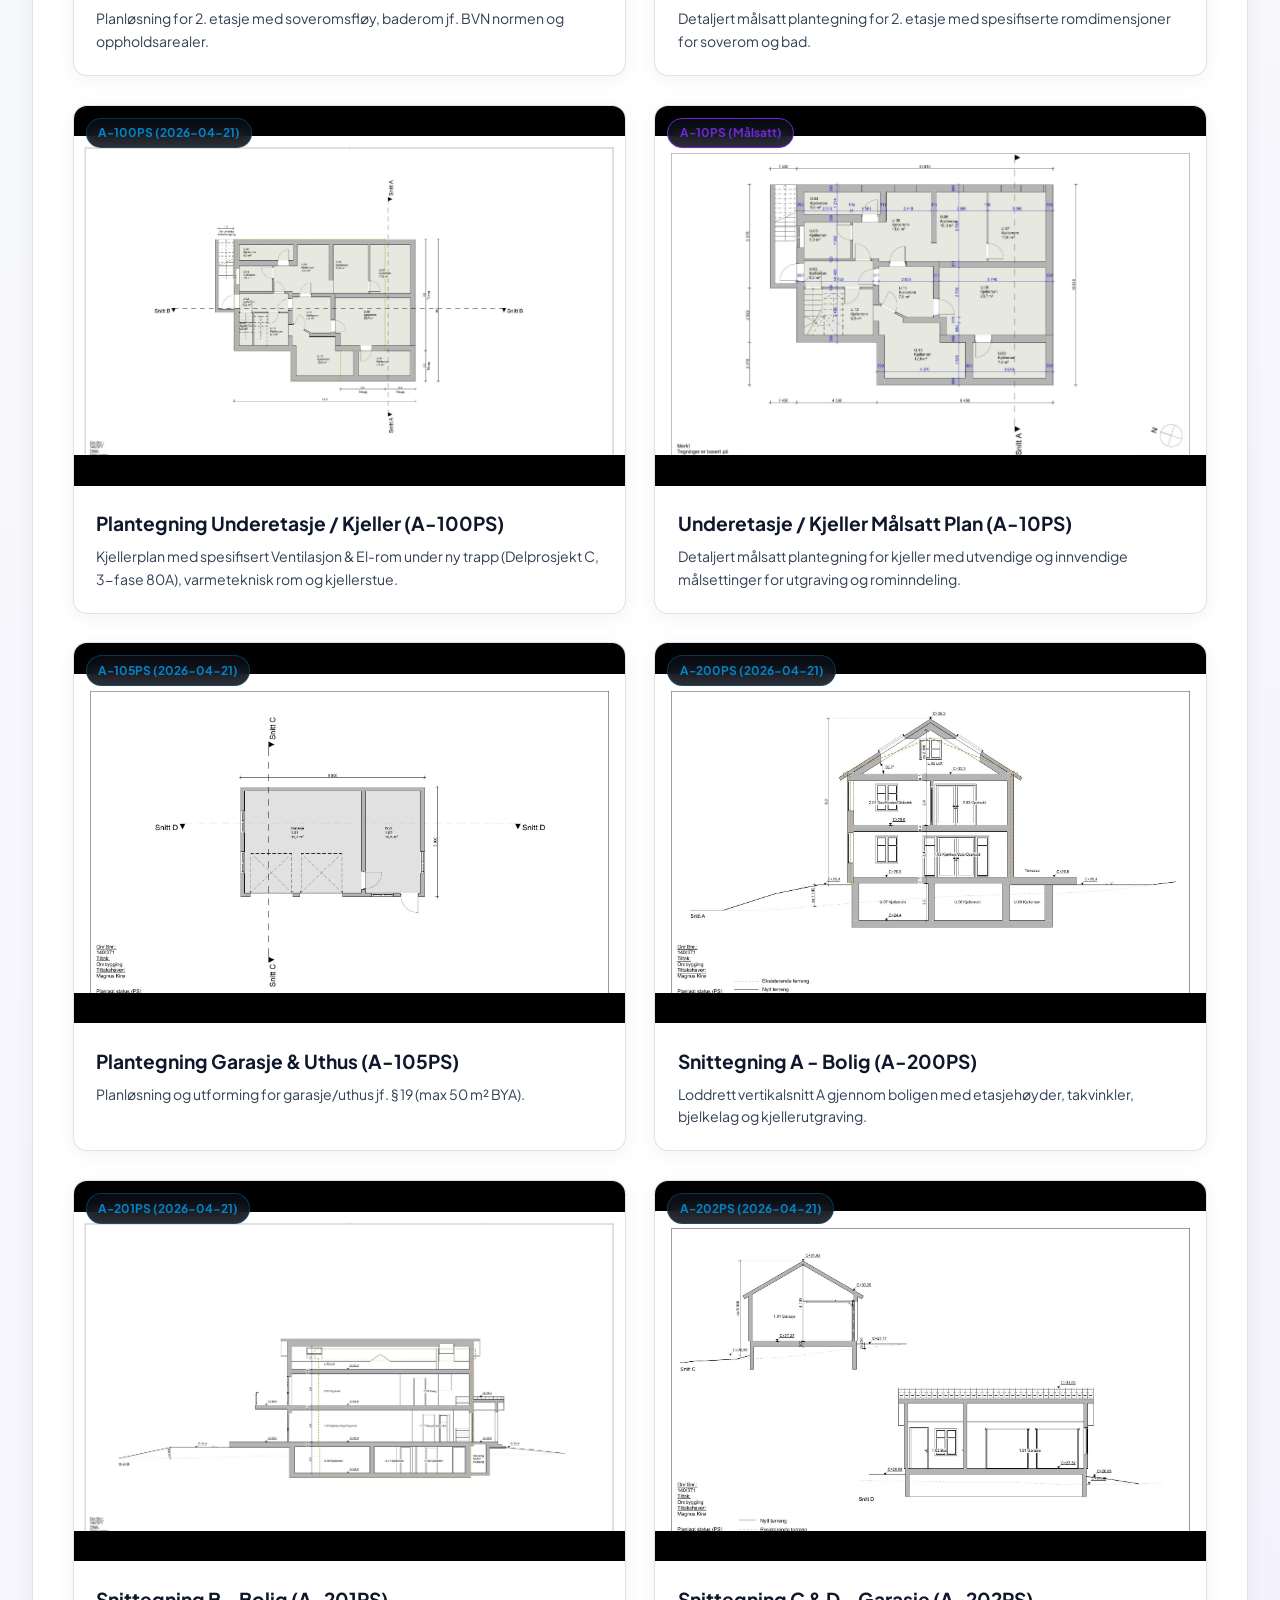
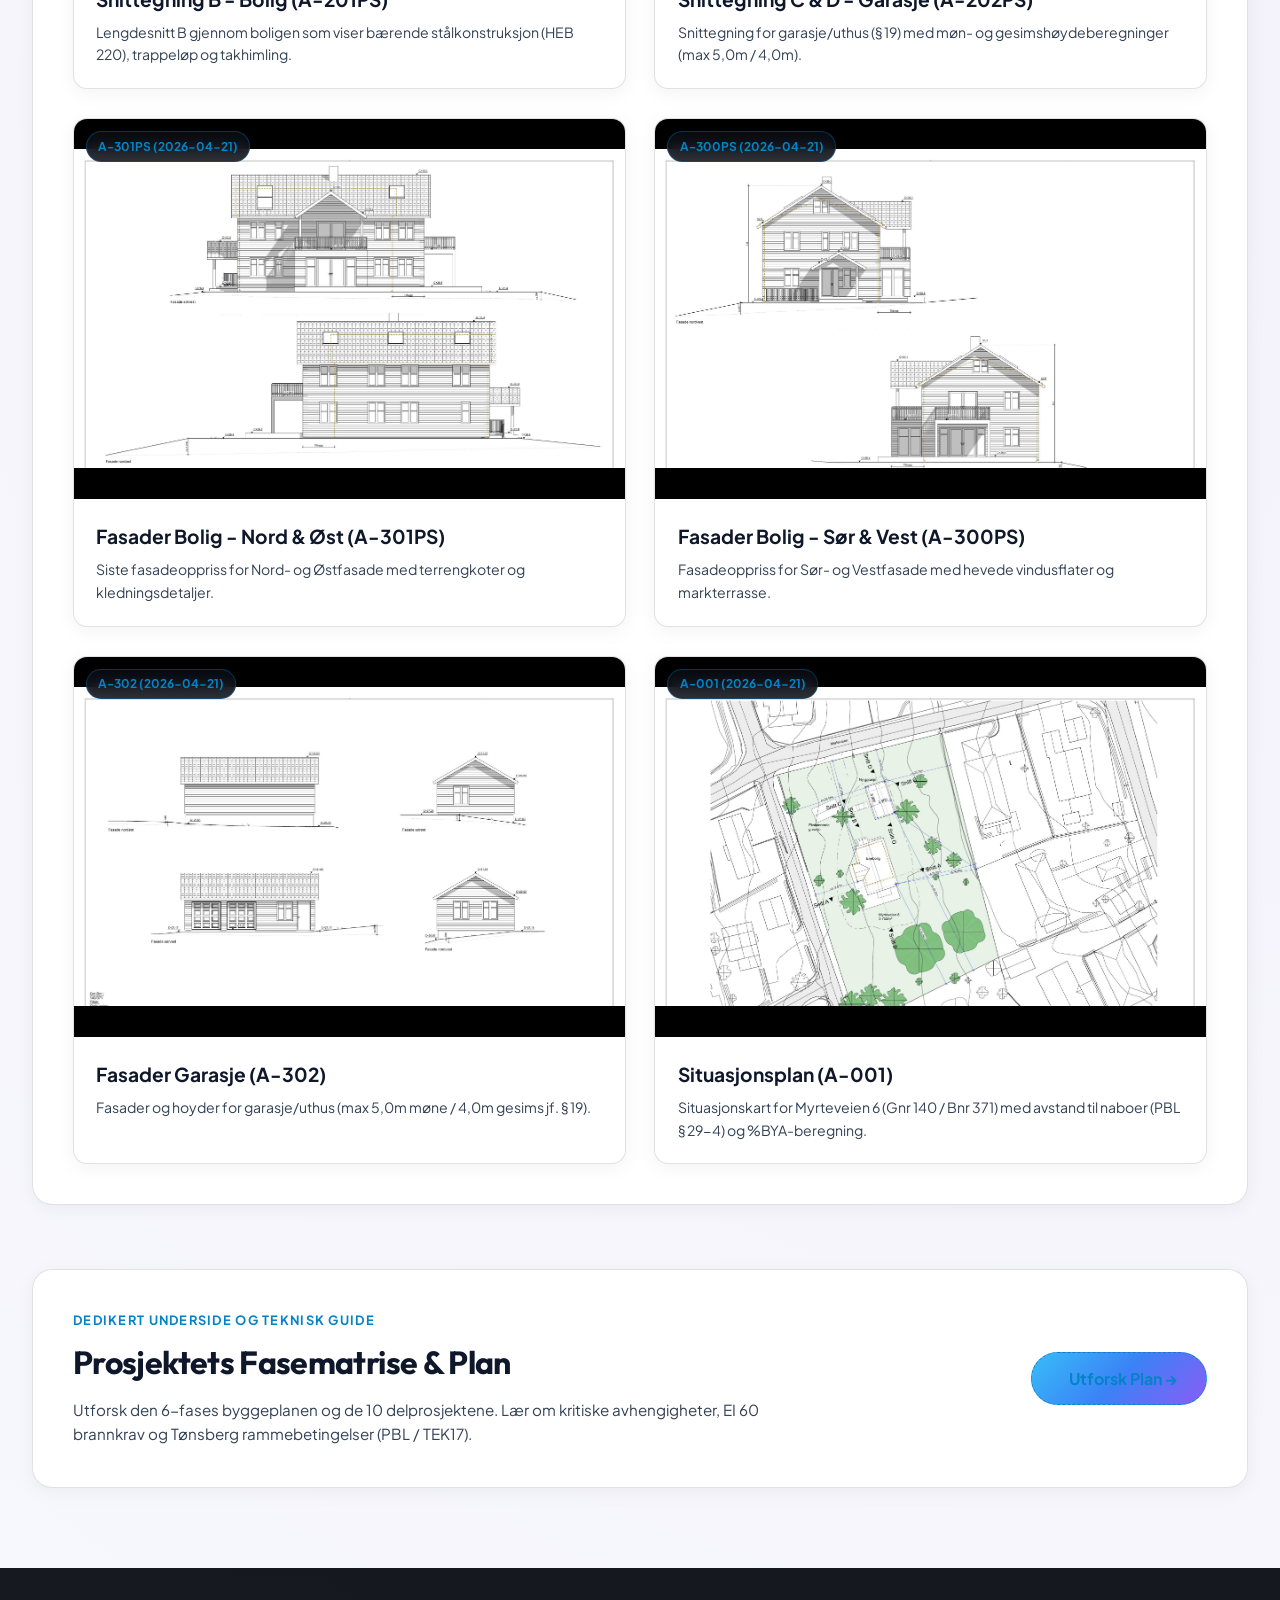
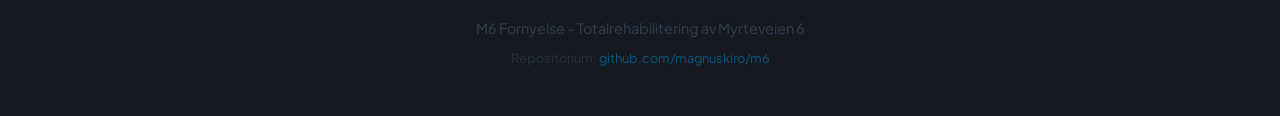
==== commit 100130ce: "Remove incorrect Situasjonskart D1 card and files" ====
--- a/index.html
+++ b/index.html
@@ -299,18 +299,6 @@
           </div>
         </div>
 
-        <!-- Kommunalt Situasjonskart D1 -->
-        <div class="drawing-card" data-cat="kommune fasade">
-          <div class="drawing-img-wrapper" onclick="openLightbox('assets/images/drawings/situasjonskart_tbg.jpg', 'Tønsberg Kommune: Offisielt Situasjonskart D1 (Gnr 140 / Bnr 371)')">
-            <span class="drawing-badge" style="color:var(--accent-cyan); border-color:var(--accent-cyan);">Offisielt Kart D1</span>
-            <img src="assets/images/drawings/situasjonskart_tbg.jpg" alt="Tønsberg Kommune Situasjonskart D1" class="drawing-img">
-          </div>
-          <div class="drawing-body">
-            <div class="drawing-title">Offisielt Situasjonskart D1 (Tønsberg Kommune)</div>
-            <div class="drawing-desc">Kommunalt situasjonskart D1 for Gnr 140 Bnr 371 med eiendomsgrenser, naboer og hevdslinjer.</div>
-          </div>
-        </div>
-
         <!-- Eksisterende Tegning A-10E (Opprinnelig 1947) -->
         <div class="drawing-card" data-cat="plan eksisterende">
           <div class="drawing-img-wrapper" onclick="openLightbox('assets/images/drawings/plan_eksisterende_10e.jpg', 'Tegning A-10E: Eksisterende Underetasje & 1. Etasje (Opprinnelig 1947 Bygg)')">
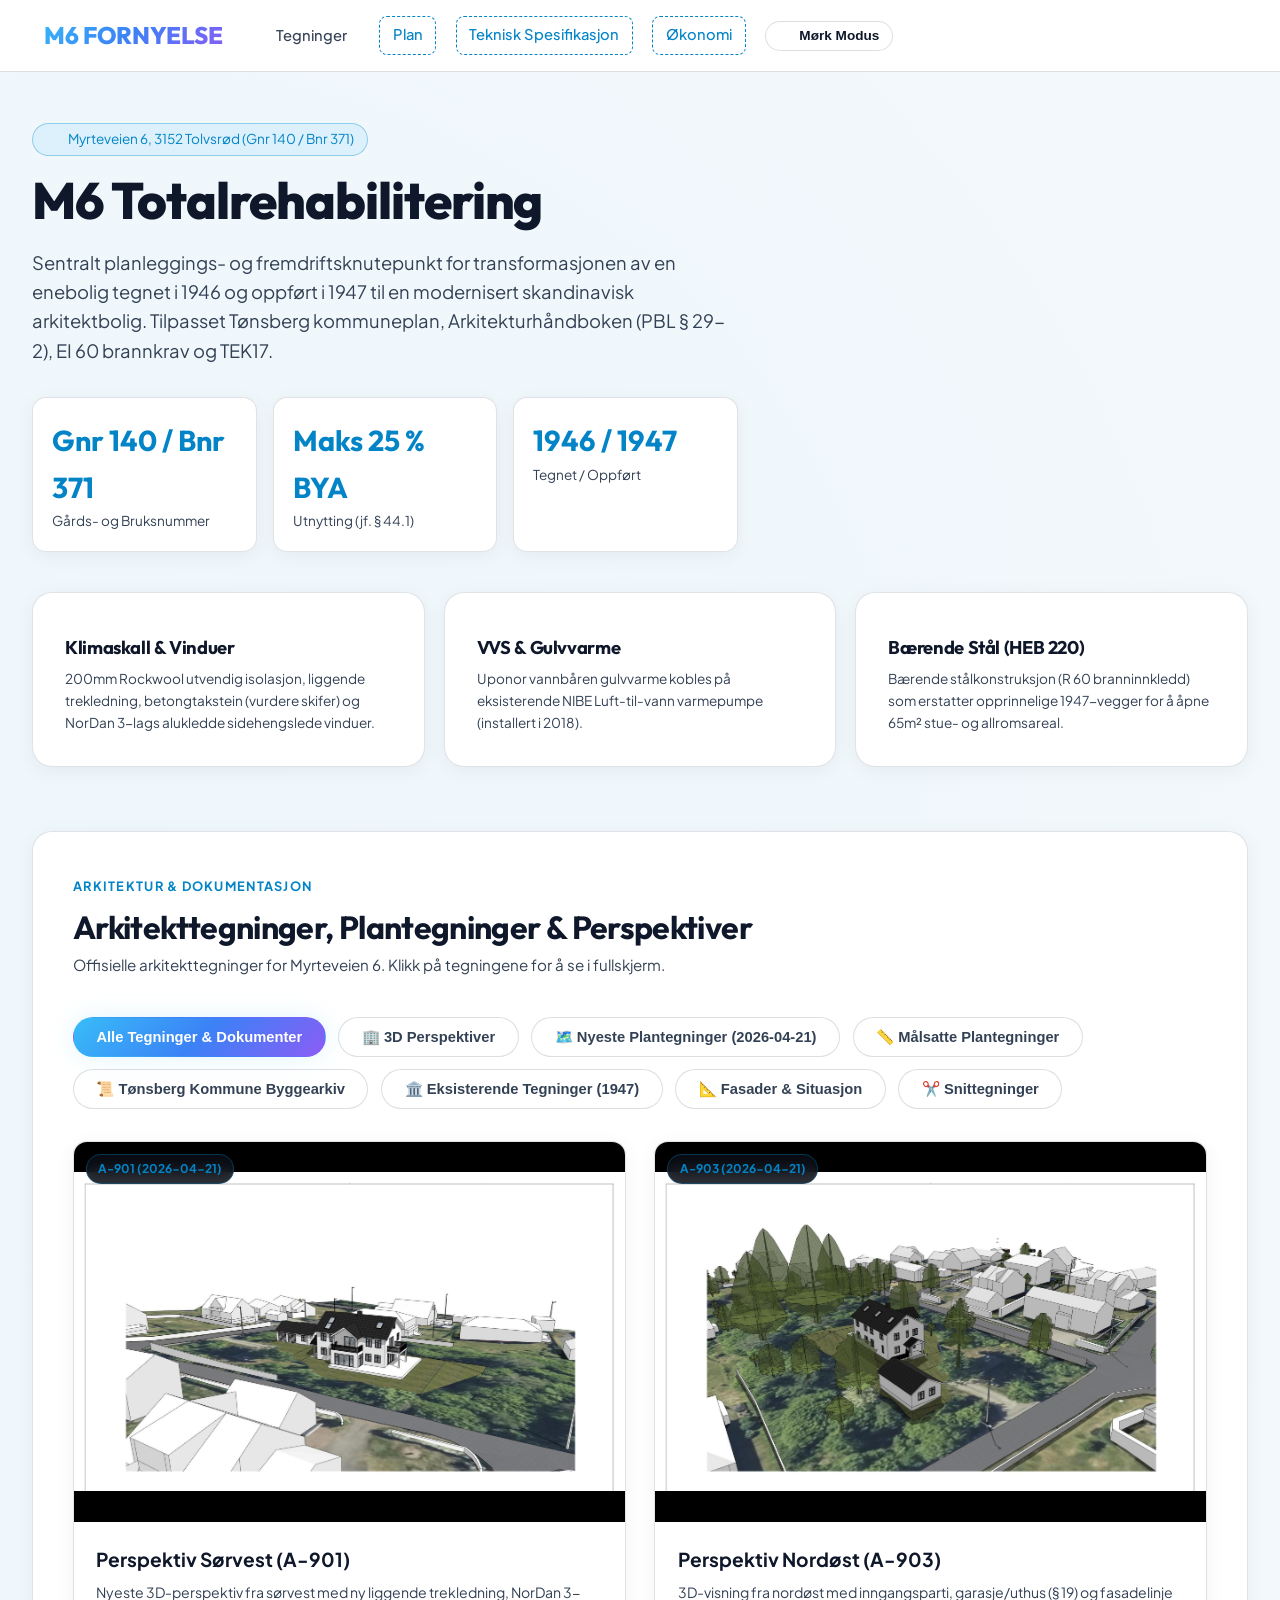
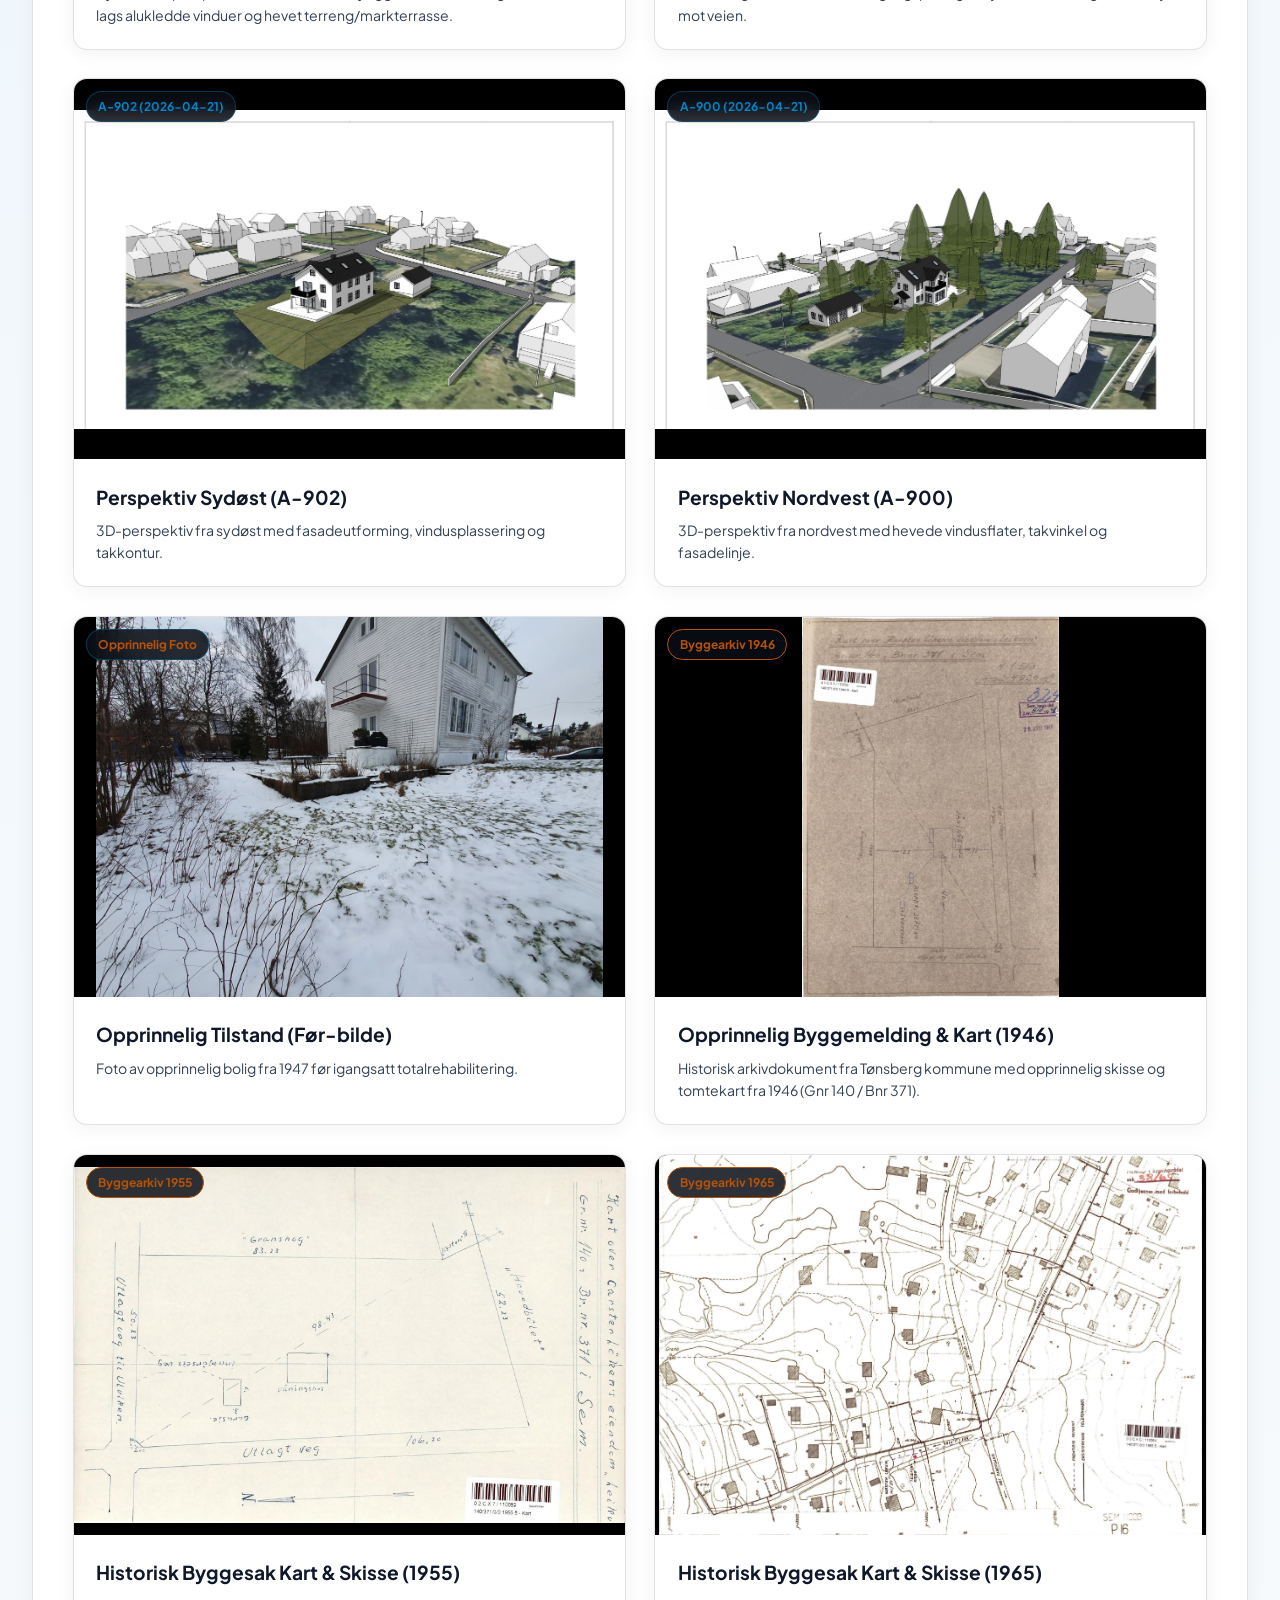
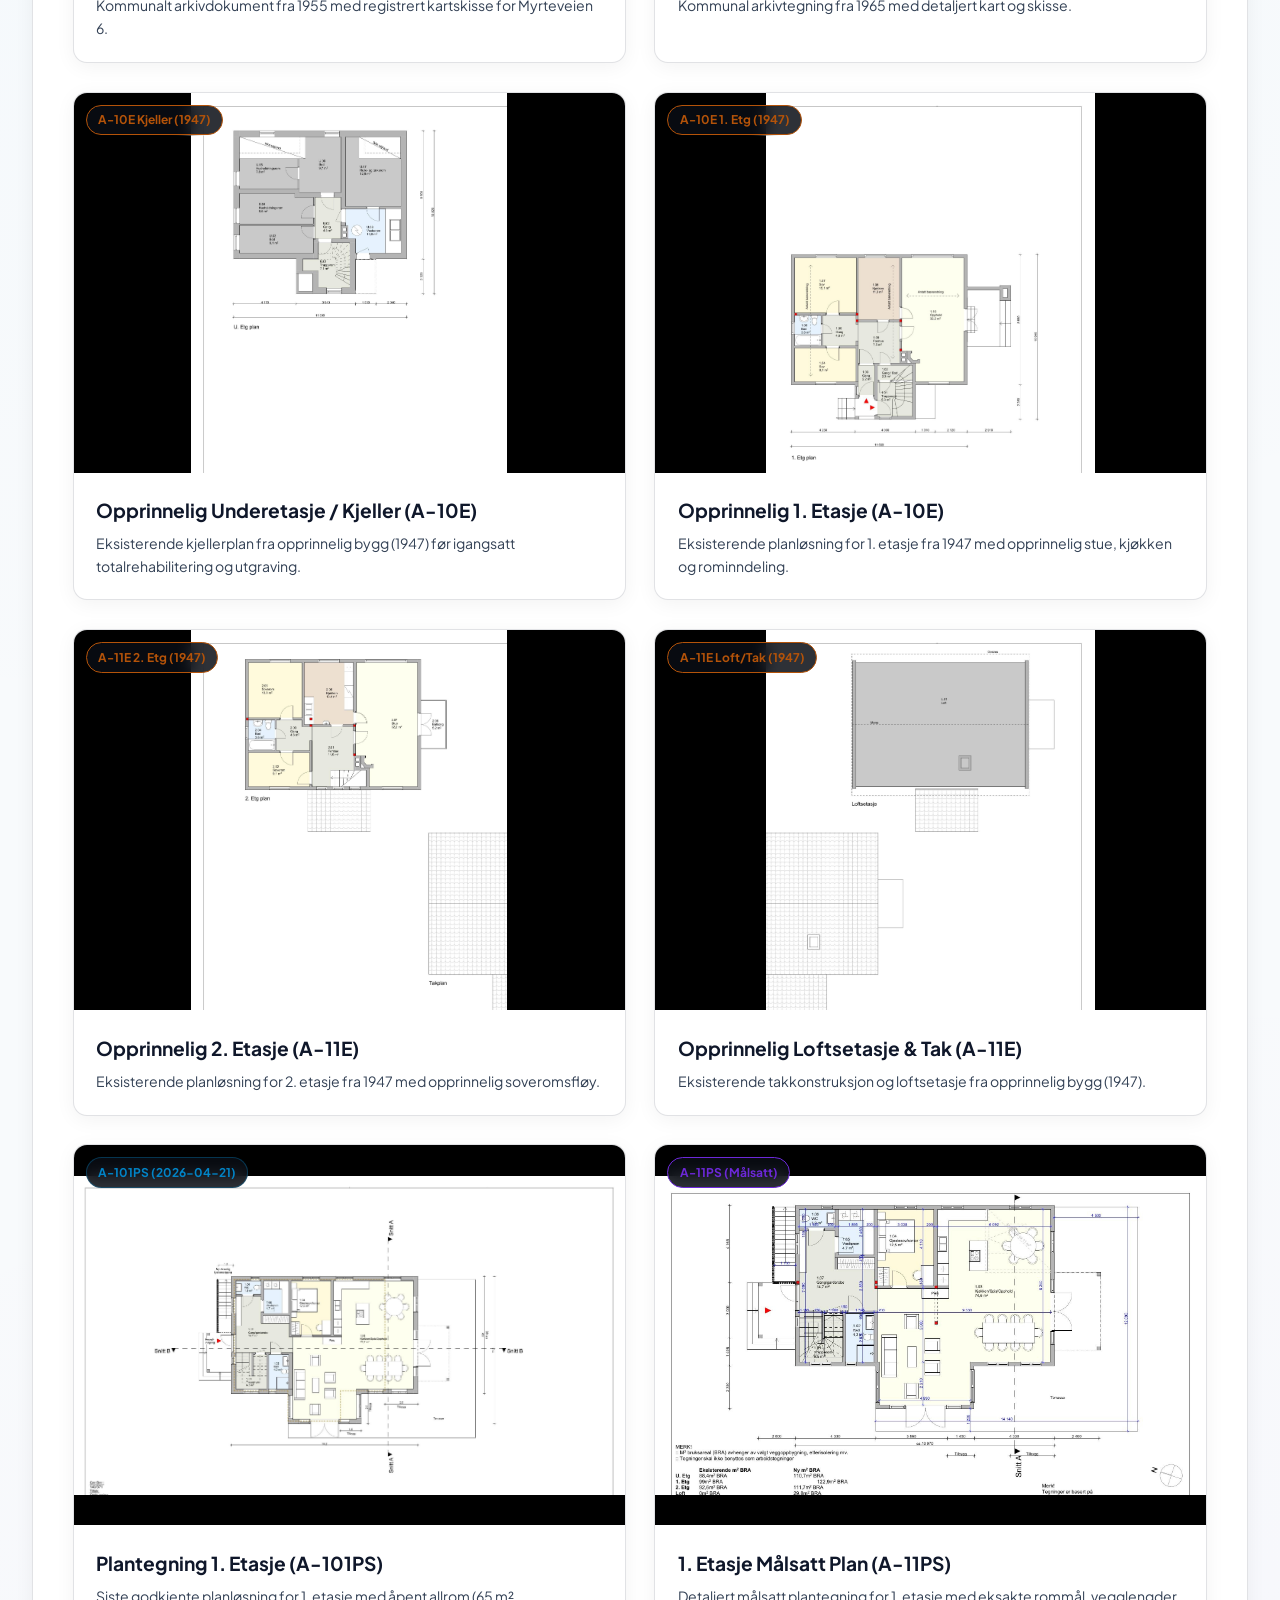
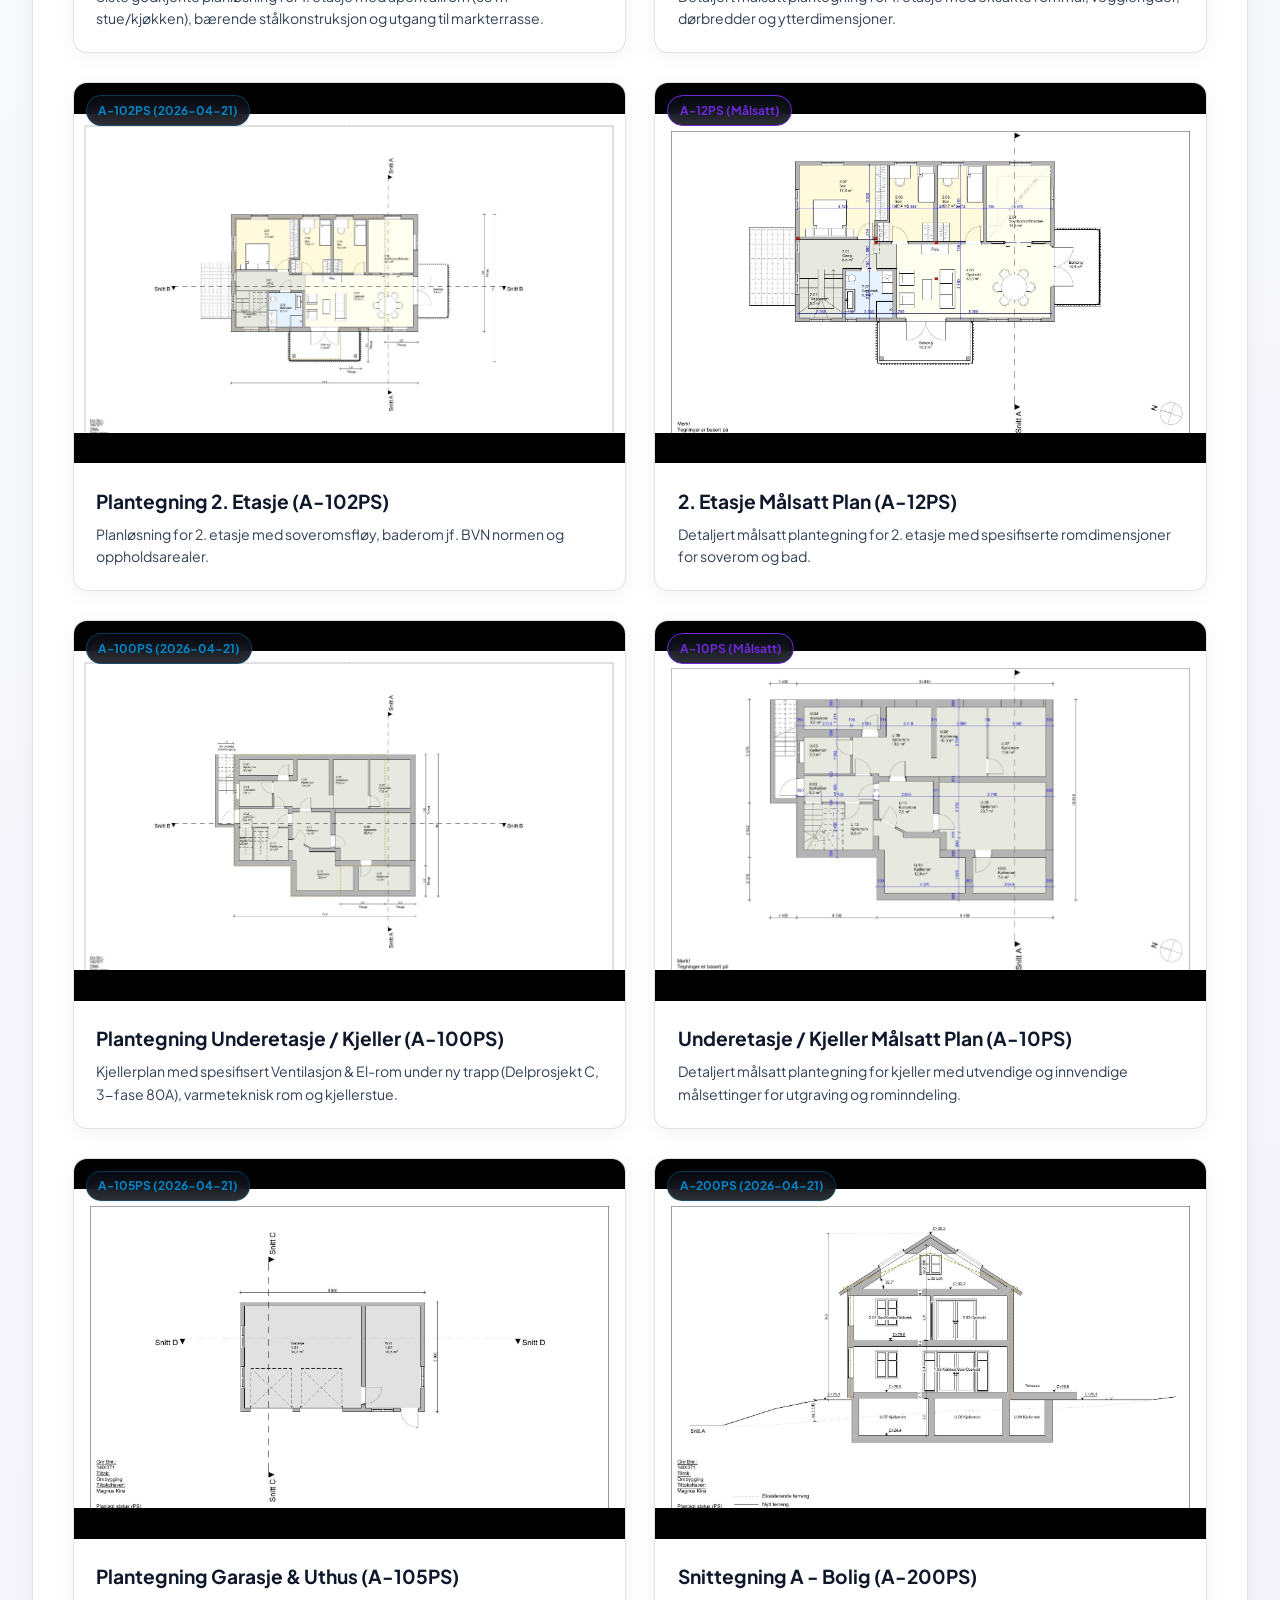
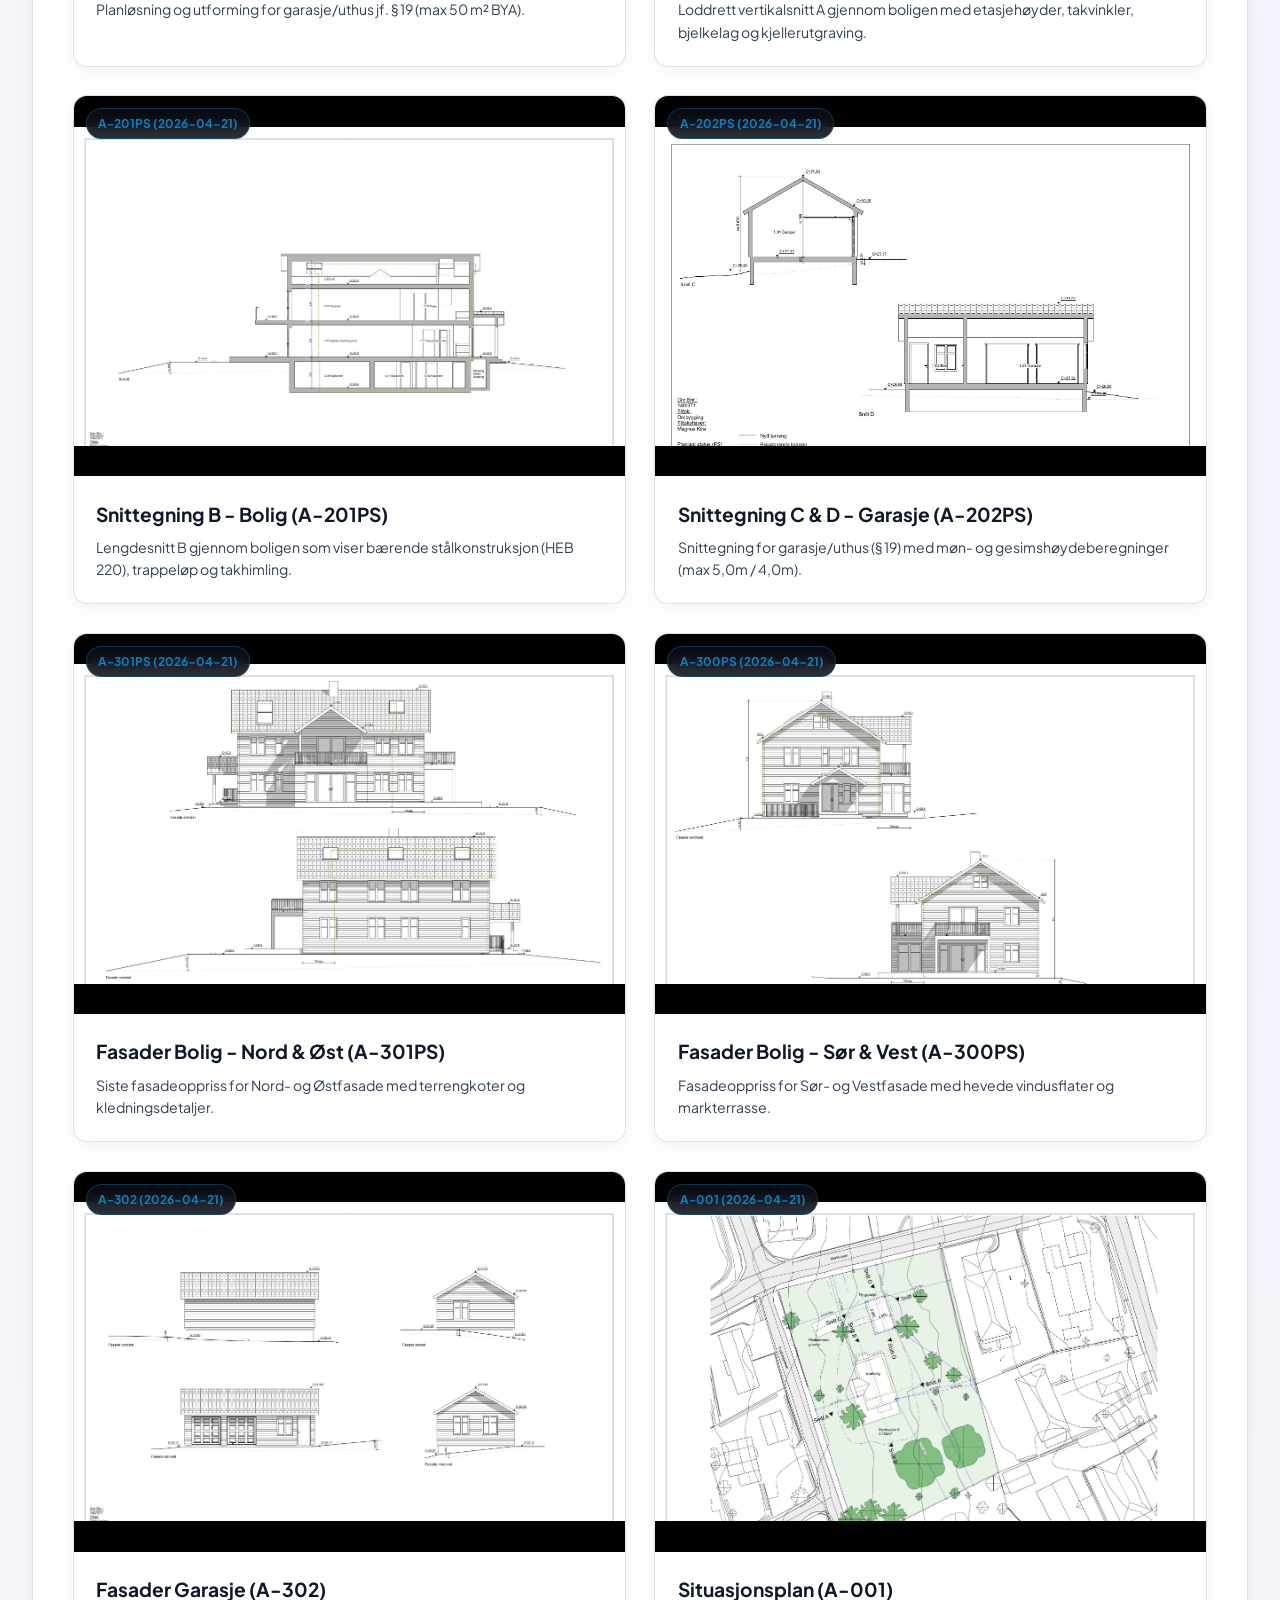
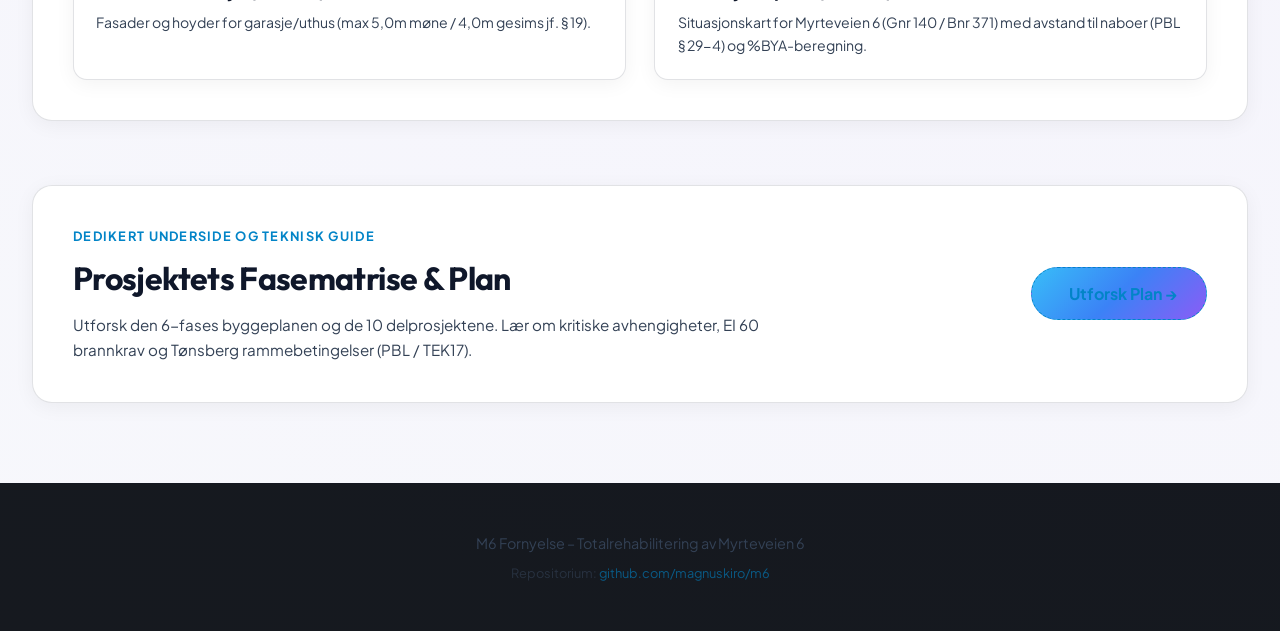
==== commit f6d536c0: "Add individual 1947 original house floor plan cards for basement, 1st fl, 2nd fl and loft/roof" ====
--- a/index.html
+++ b/index.html
@@ -299,27 +299,51 @@
           </div>
         </div>
 
-        <!-- Eksisterende Tegning A-10E (Opprinnelig 1947) -->
+        <!-- Eksisterende Underetasje / Kjeller (Opprinnelig 1947) -->
         <div class="drawing-card" data-cat="plan eksisterende">
-          <div class="drawing-img-wrapper" onclick="openLightbox('assets/images/drawings/plan_eksisterende_10e.jpg', 'Tegning A-10E: Eksisterende Underetasje & 1. Etasje (Opprinnelig 1947 Bygg)')">
-            <span class="drawing-badge" style="color:var(--accent-amber); border-color:var(--accent-amber);">A-10E (Eksisterende 1947)</span>
-            <img src="assets/images/drawings/plan_eksisterende_10e.jpg" alt="Eksisterende tegning A-10E" class="drawing-img">
-          </div>
-          <div class="drawing-body">
-            <div class="drawing-title">Eksisterende Underetasje & 1. Etg (A-10E)</div>
-            <div class="drawing-desc">Opprinnelige arkivtegninger av eksisterende bolig fra 1947 (kjeller og 1. etasje før rehabilitering).</div>
-          </div>
-        </div>
-
-        <!-- Eksisterende Tegning A-11E (Opprinnelig 1947) -->
+          <div class="drawing-img-wrapper" onclick="openLightbox('assets/images/drawings/plan_eksisterende_kjeller_10e.jpg', 'Tegning A-10E: Opprinnelig Underetasje / Kjeller (Bygg 1947)')">
+            <span class="drawing-badge" style="color:var(--accent-amber); border-color:var(--accent-amber);">A-10E Kjeller (1947)</span>
+            <img src="assets/images/drawings/plan_eksisterende_kjeller_10e.jpg" alt="Opprinnelig kjellerplan 1947" class="drawing-img">
+          </div>
+          <div class="drawing-body">
+            <div class="drawing-title">Opprinnelig Underetasje / Kjeller (A-10E)</div>
+            <div class="drawing-desc">Eksisterende kjellerplan fra opprinnelig bygg (1947) før igangsatt totalrehabilitering og utgraving.</div>
+          </div>
+        </div>
+
+        <!-- Eksisterende 1. Etasje (Opprinnelig 1947) -->
         <div class="drawing-card" data-cat="plan eksisterende">
-          <div class="drawing-img-wrapper" onclick="openLightbox('assets/images/drawings/plan_eksisterende_11e.jpg', 'Tegning A-11E: Eksisterende 2. Etasje, Loft & Takplan (Opprinnelig 1947 Bygg)')">
-            <span class="drawing-badge" style="color:var(--accent-amber); border-color:var(--accent-amber);">A-11E (Eksisterende 1947)</span>
-            <img src="assets/images/drawings/plan_eksisterende_11e.jpg" alt="Eksisterende tegning A-11E" class="drawing-img">
-          </div>
-          <div class="drawing-body">
-            <div class="drawing-title">Eksisterende 2. Etg, Loft & Tak (A-11E)</div>
-            <div class="drawing-desc">Opprinnelige arkivtegninger av eksisterende bolig fra 1947 (2. etasje, loft og takkonstruksjon).</div>
+          <div class="drawing-img-wrapper" onclick="openLightbox('assets/images/drawings/plan_eksisterende_1etasje_10e.jpg', 'Tegning A-10E: Opprinnelig 1. Etasje (Bygg 1947)')">
+            <span class="drawing-badge" style="color:var(--accent-amber); border-color:var(--accent-amber);">A-10E 1. Etg (1947)</span>
+            <img src="assets/images/drawings/plan_eksisterende_1etasje_10e.jpg" alt="Opprinnelig 1 etasje plan 1947" class="drawing-img">
+          </div>
+          <div class="drawing-body">
+            <div class="drawing-title">Opprinnelig 1. Etasje (A-10E)</div>
+            <div class="drawing-desc">Eksisterende planløsning for 1. etasje fra 1947 med opprinnelig stue, kjøkken og rominndeling.</div>
+          </div>
+        </div>
+
+        <!-- Eksisterende 2. Etasje (Opprinnelig 1947) -->
+        <div class="drawing-card" data-cat="plan eksisterende">
+          <div class="drawing-img-wrapper" onclick="openLightbox('assets/images/drawings/plan_eksisterende_2etasje_11e.jpg', 'Tegning A-11E: Opprinnelig 2. Etasje (Bygg 1947)')">
+            <span class="drawing-badge" style="color:var(--accent-amber); border-color:var(--accent-amber);">A-11E 2. Etg (1947)</span>
+            <img src="assets/images/drawings/plan_eksisterende_2etasje_11e.jpg" alt="Opprinnelig 2 etasje plan 1947" class="drawing-img">
+          </div>
+          <div class="drawing-body">
+            <div class="drawing-title">Opprinnelig 2. Etasje (A-11E)</div>
+            <div class="drawing-desc">Eksisterende planløsning for 2. etasje fra 1947 med opprinnelig soveromsfløy.</div>
+          </div>
+        </div>
+
+        <!-- Eksisterende Loft & Tak (Opprinnelig 1947) -->
+        <div class="drawing-card" data-cat="plan eksisterende">
+          <div class="drawing-img-wrapper" onclick="openLightbox('assets/images/drawings/plan_eksisterende_loft_11e.jpg', 'Tegning A-11E: Opprinnelig Loftsetasje & Takplan (Bygg 1947)')">
+            <span class="drawing-badge" style="color:var(--accent-amber); border-color:var(--accent-amber);">A-11E Loft/Tak (1947)</span>
+            <img src="assets/images/drawings/plan_eksisterende_loft_11e.jpg" alt="Opprinnelig loft og takplan 1947" class="drawing-img">
+          </div>
+          <div class="drawing-body">
+            <div class="drawing-title">Opprinnelig Loftsetasje & Tak (A-11E)</div>
+            <div class="drawing-desc">Eksisterende takkonstruksjon og loftsetasje fra opprinnelig bygg (1947).</div>
           </div>
         </div>
 
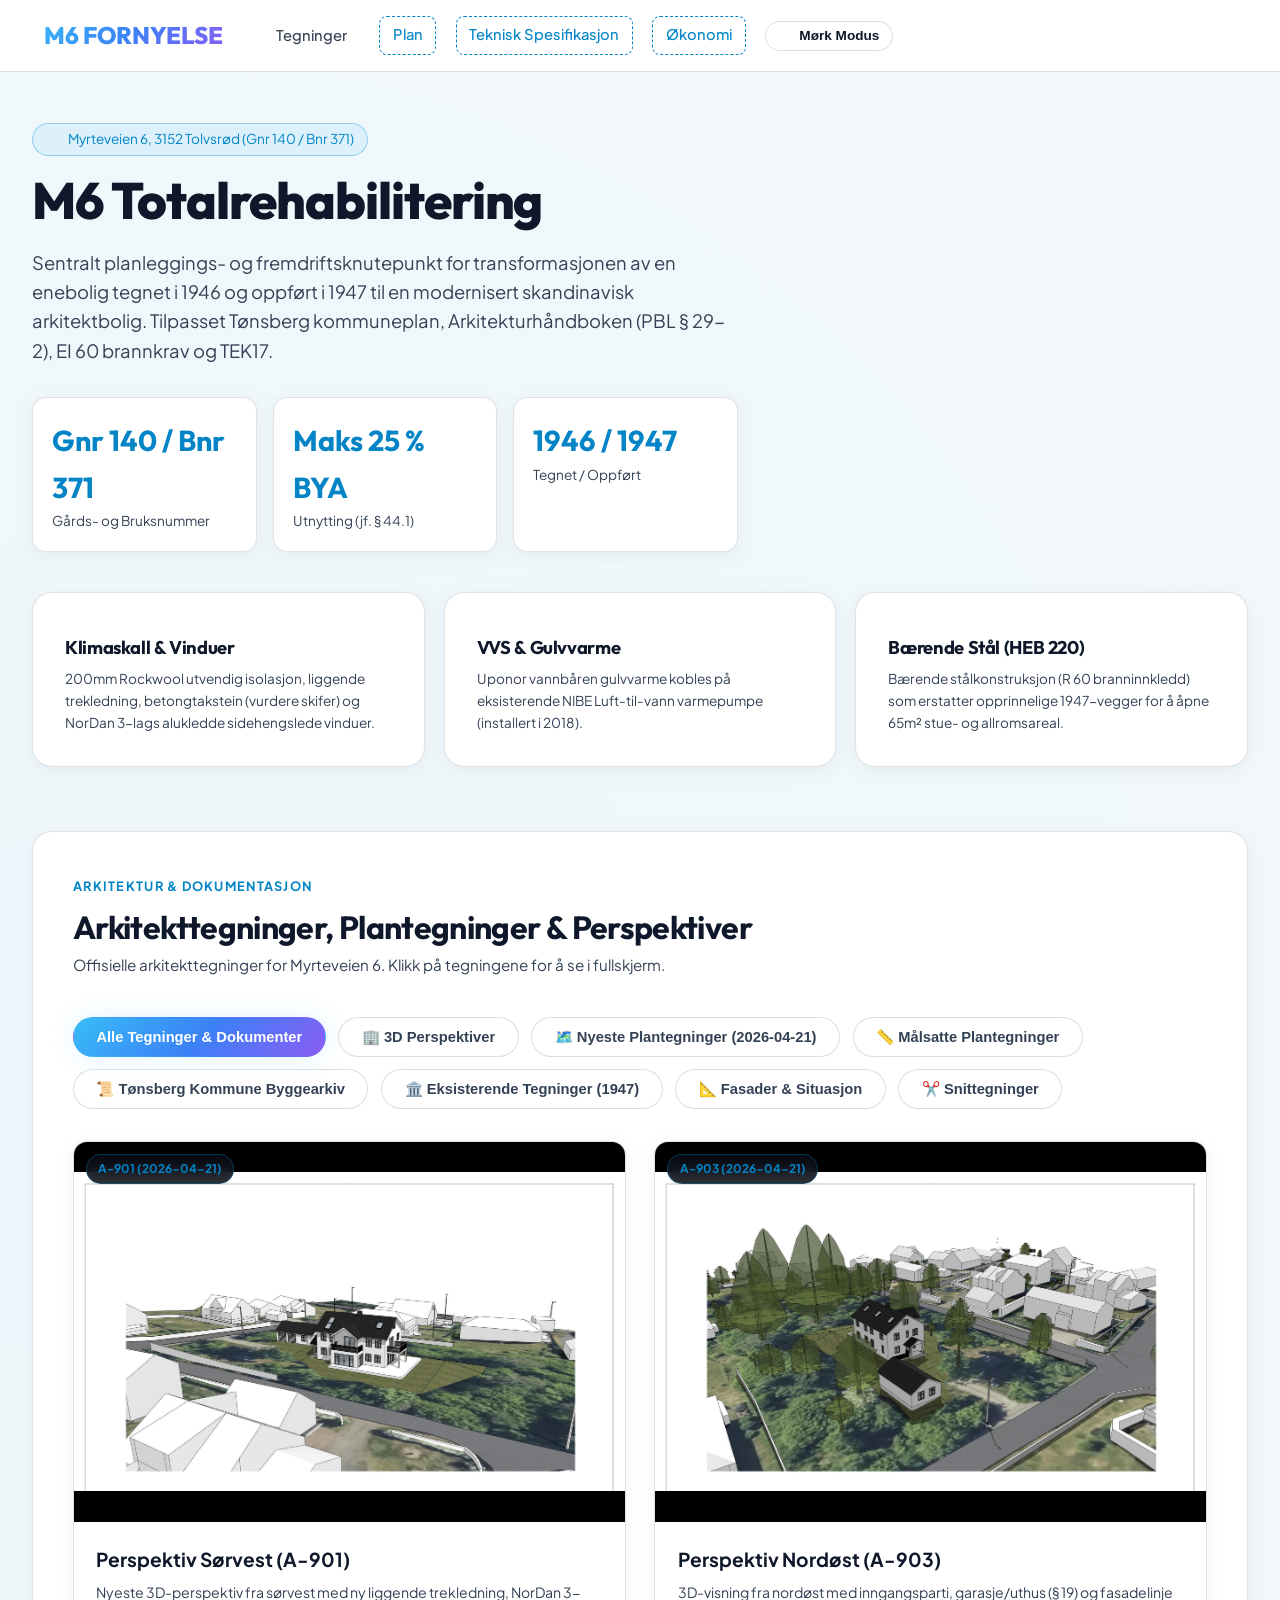
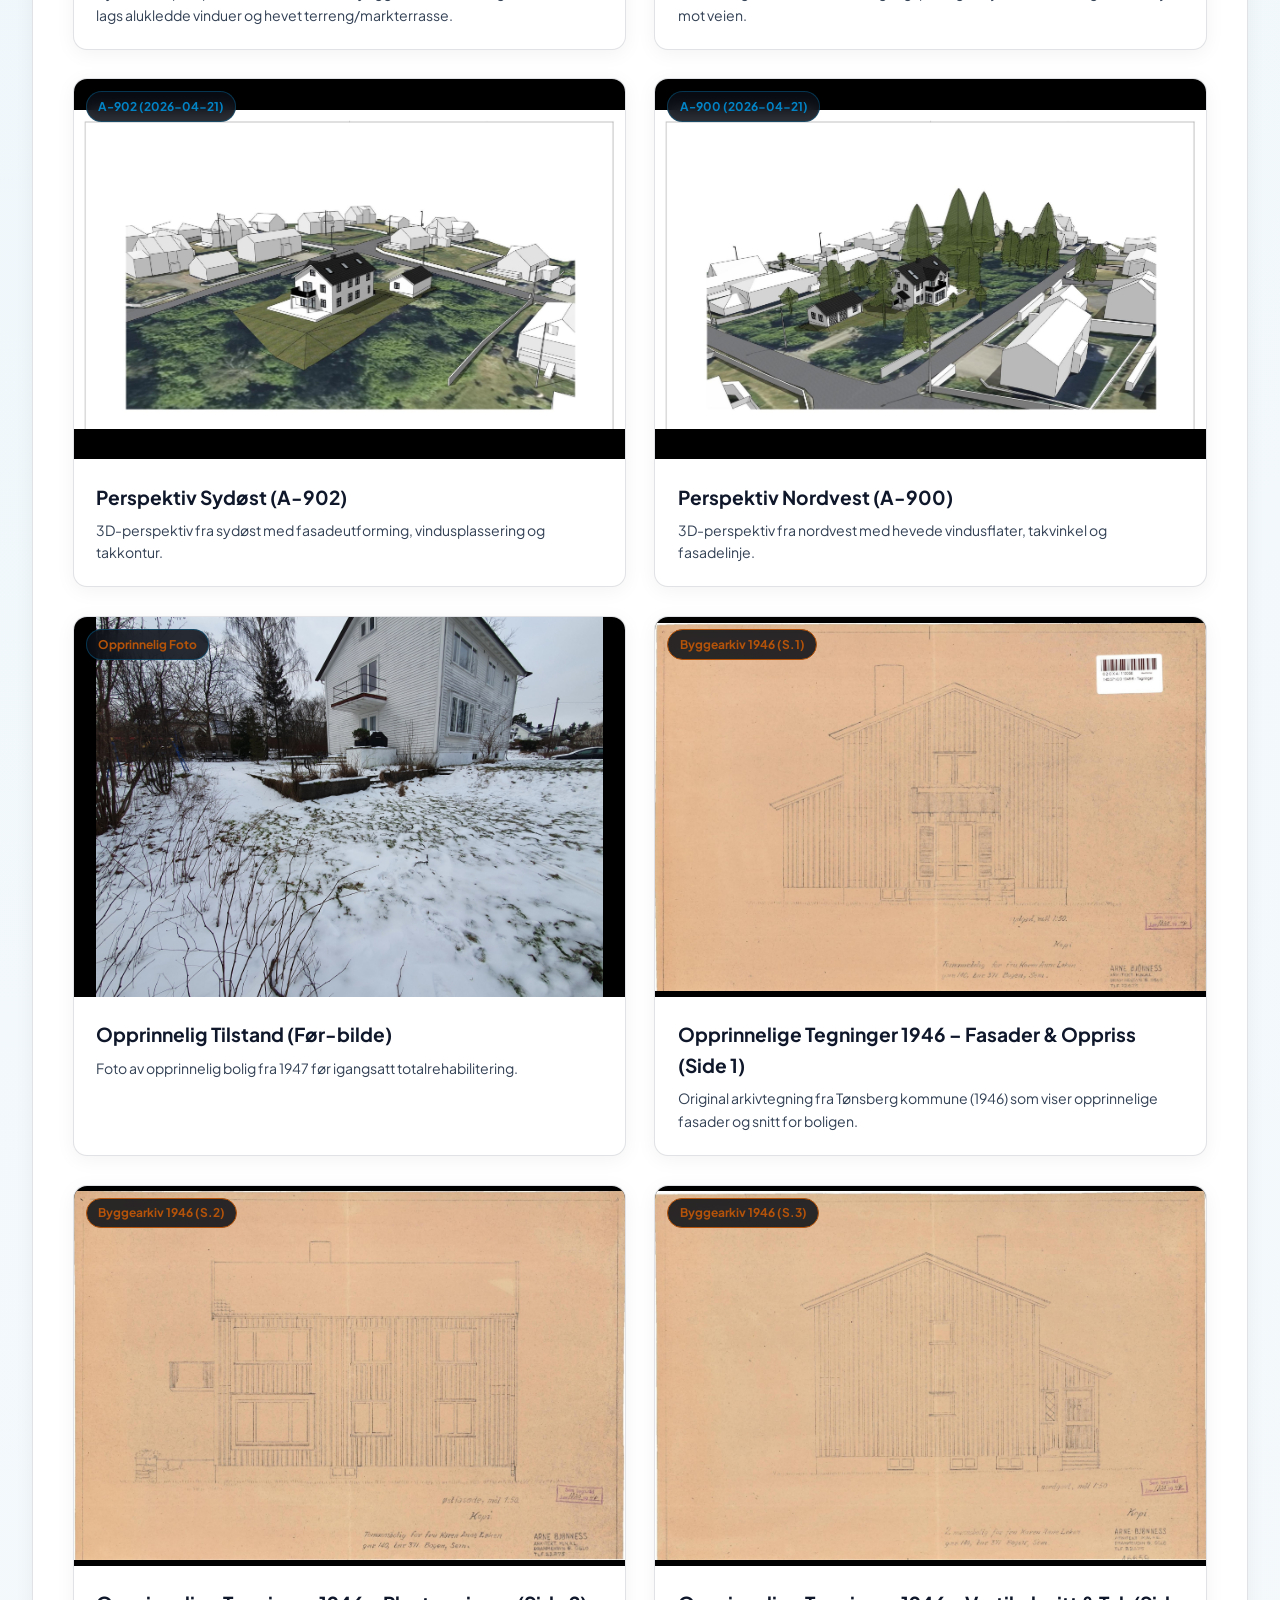
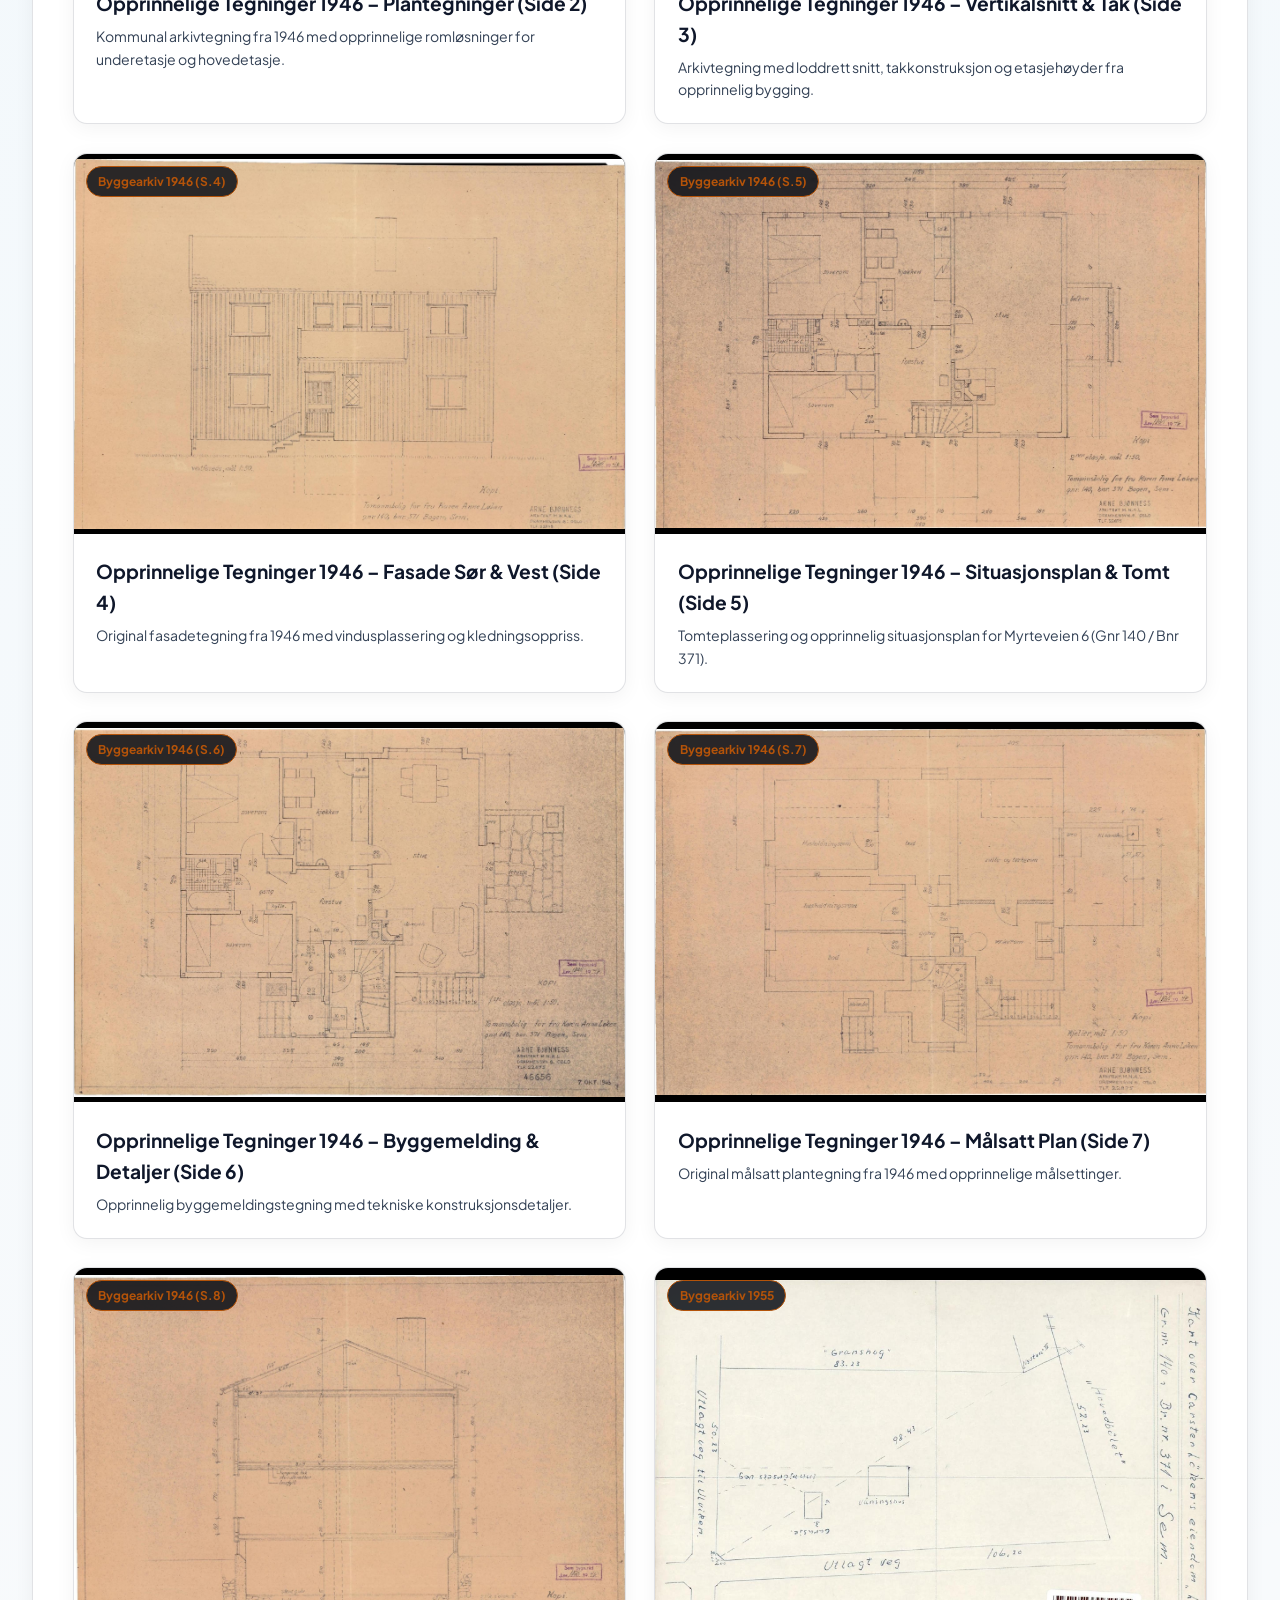
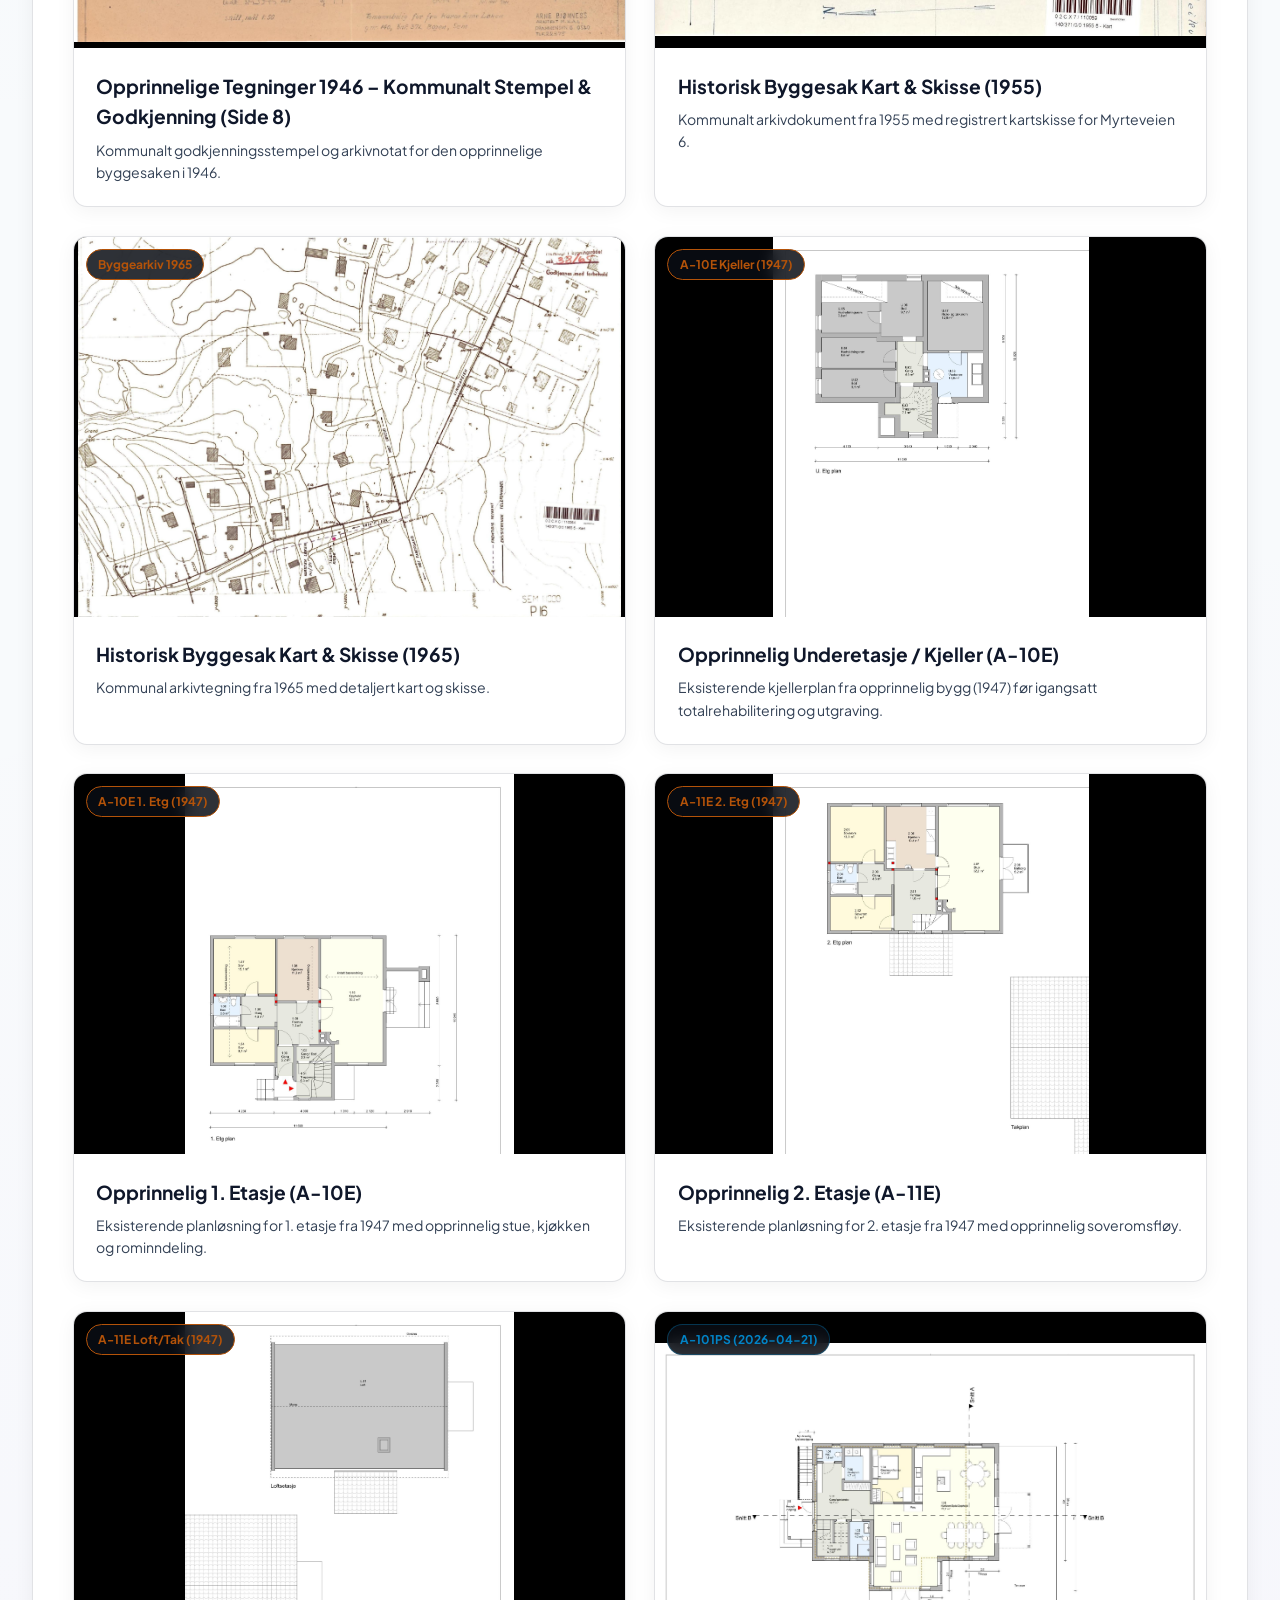
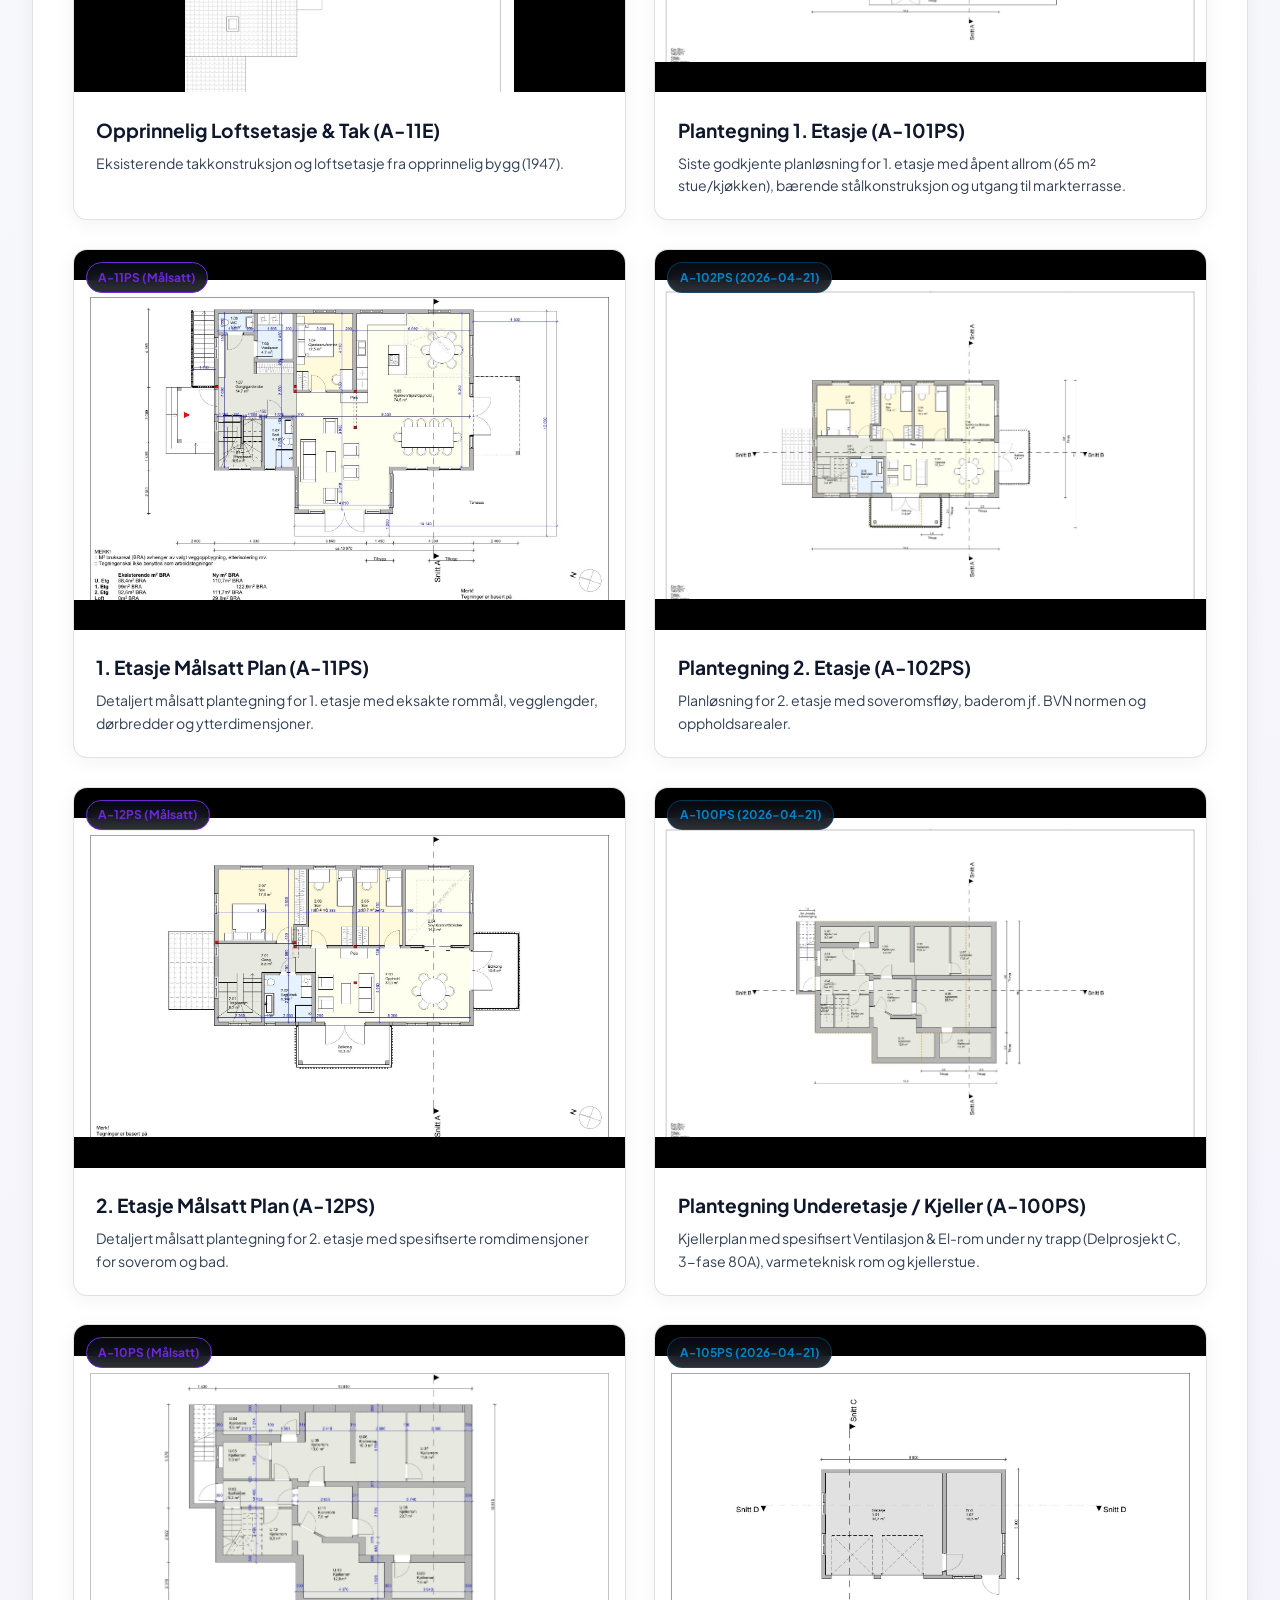
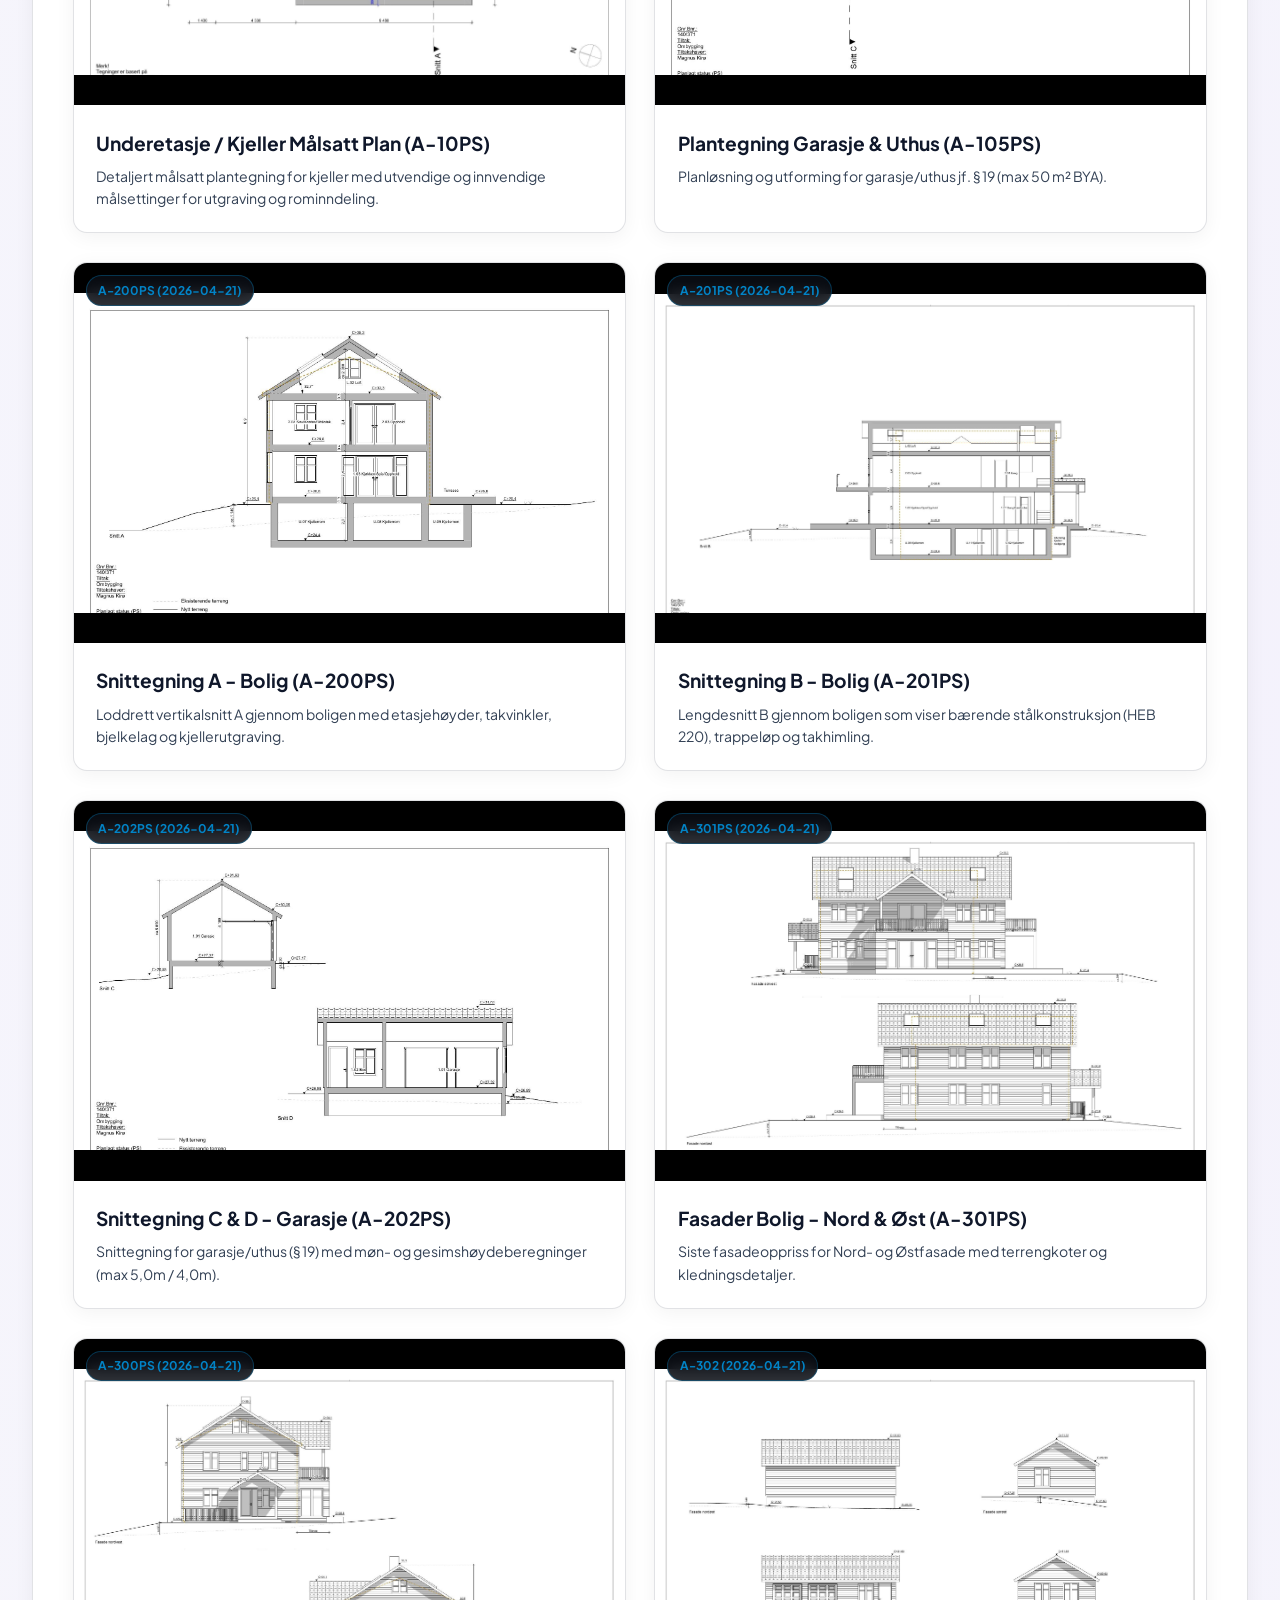
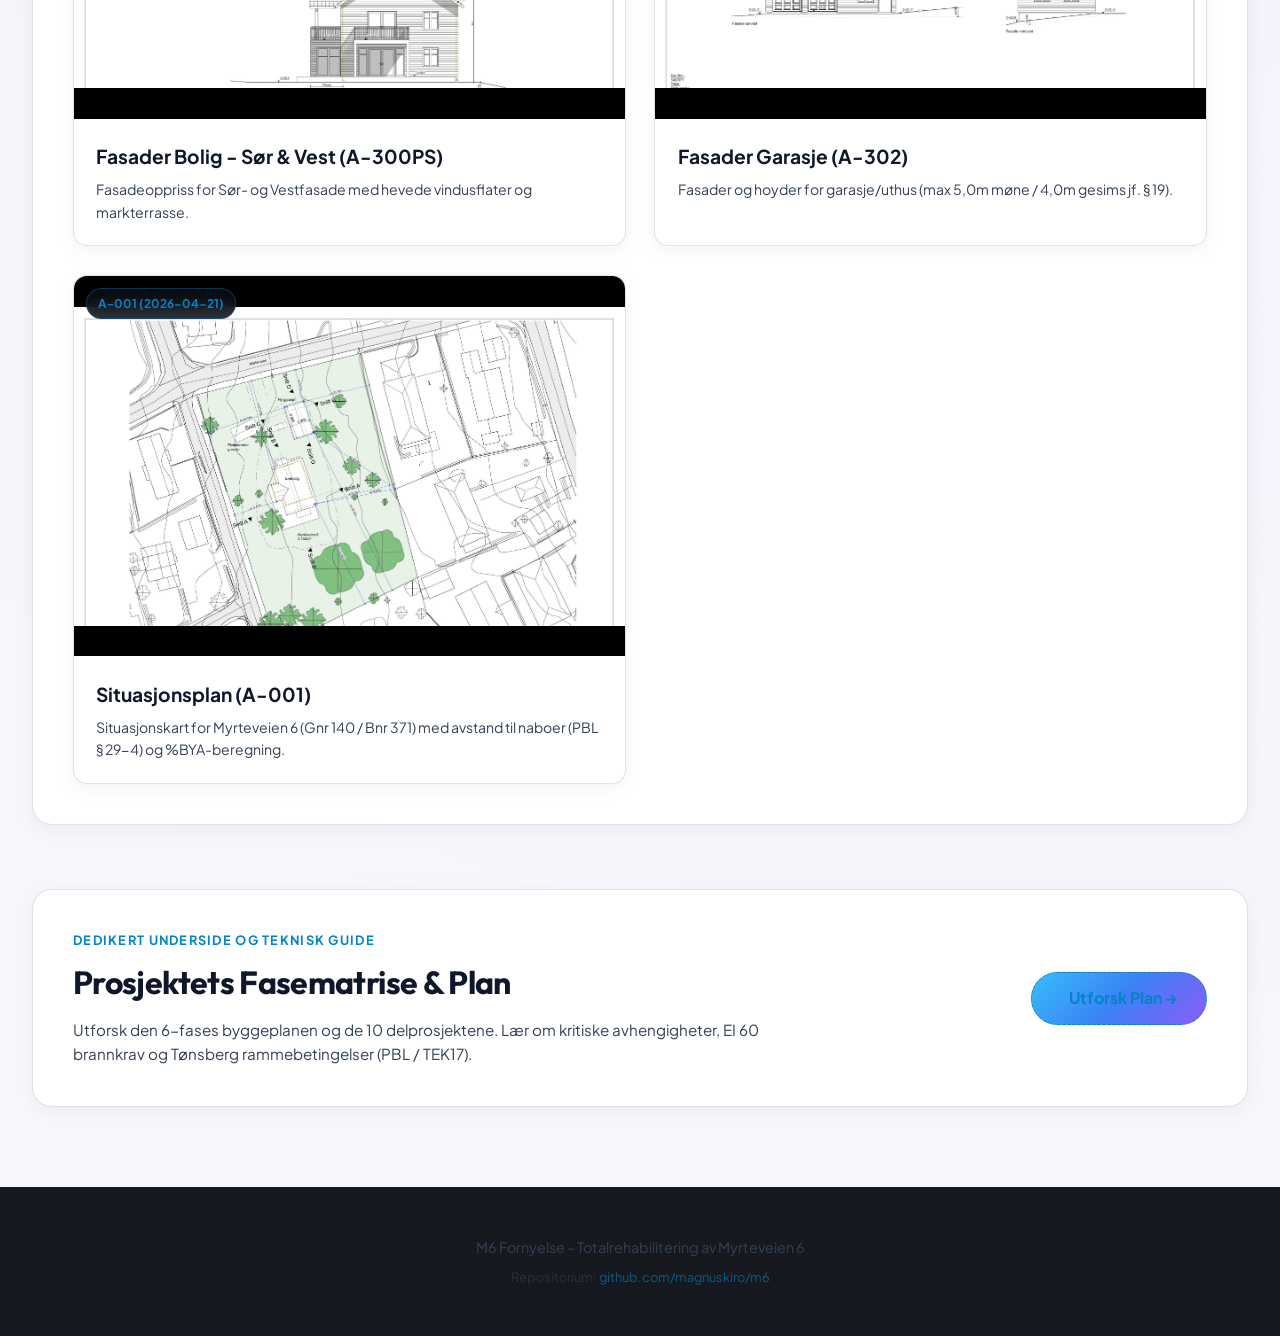
==== commit 384ce507: "Add full 8-page 1946 municipal drawing package (140_371_0_0_1946_Tegning_ID_20110059.pdf) to index.h" ====
--- a/index.html
+++ b/index.html
@@ -263,15 +263,99 @@
           </div>
         </div>
 
-        <!-- Opprinnelig Byggesak Kart & Skisse 1946 -->
-        <div class="drawing-card" data-cat="kommune">
-          <div class="drawing-img-wrapper" onclick="openLightbox('assets/images/drawings/kart_skisse_1946.jpg', 'Tønsberg Kommune Arkiv (1946): Opprinnelig Kart & Skisse (Gnr 140 / Bnr 371)')">
-            <span class="drawing-badge" style="color:var(--accent-amber); border-color:var(--accent-amber);">Byggearkiv 1946</span>
-            <img src="assets/images/drawings/kart_skisse_1946.jpg" alt="Byggearkiv Kart og Skisse 1946" class="drawing-img">
-          </div>
-          <div class="drawing-body">
-            <div class="drawing-title">Opprinnelig Byggemelding & Kart (1946)</div>
-            <div class="drawing-desc">Historisk arkivdokument fra Tønsberg kommune med opprinnelig skisse og tomtekart fra 1946 (Gnr 140 / Bnr 371).</div>
+        <!-- Opprinnelige Bygningstegninger 1946 (Side 1 av 8) -->
+        <div class="drawing-card" data-cat="kommune eksisterende">
+          <div class="drawing-img-wrapper" onclick="openLightbox('assets/images/drawings/1946_tegning_page-1.jpg', 'Tønsberg Kommune Arkiv 1946 (ID 20110059): Side 1 - Opprinnelige Tegninger & Fasader')">
+            <span class="drawing-badge" style="color:var(--accent-amber); border-color:var(--accent-amber);">Byggearkiv 1946 (S.1)</span>
+            <img src="assets/images/drawings/1946_tegning_page-1.jpg" alt="Opprinnelige tegninger 1946 side 1" class="drawing-img">
+          </div>
+          <div class="drawing-body">
+            <div class="drawing-title">Opprinnelige Tegninger 1946 – Fasader & Oppriss (Side 1)</div>
+            <div class="drawing-desc">Original arkivtegning fra Tønsberg kommune (1946) som viser opprinnelige fasader og snitt for boligen.</div>
+          </div>
+        </div>
+
+        <!-- Opprinnelige Bygningstegninger 1946 (Side 2 av 8) -->
+        <div class="drawing-card" data-cat="kommune eksisterende">
+          <div class="drawing-img-wrapper" onclick="openLightbox('assets/images/drawings/1946_tegning_page-2.jpg', 'Tønsberg Kommune Arkiv 1946 (ID 20110059): Side 2 - Plantegninger Hovedetasje & Kjeller')">
+            <span class="drawing-badge" style="color:var(--accent-amber); border-color:var(--accent-amber);">Byggearkiv 1946 (S.2)</span>
+            <img src="assets/images/drawings/1946_tegning_page-2.jpg" alt="Opprinnelige tegninger 1946 side 2" class="drawing-img">
+          </div>
+          <div class="drawing-body">
+            <div class="drawing-title">Opprinnelige Tegninger 1946 – Plantegninger (Side 2)</div>
+            <div class="drawing-desc">Kommunal arkivtegning fra 1946 med opprinnelige romløsninger for underetasje og hovedetasje.</div>
+          </div>
+        </div>
+
+        <!-- Opprinnelige Bygningstegninger 1946 (Side 3 av 8) -->
+        <div class="drawing-card" data-cat="kommune eksisterende">
+          <div class="drawing-img-wrapper" onclick="openLightbox('assets/images/drawings/1946_tegning_page-3.jpg', 'Tønsberg Kommune Arkiv 1946 (ID 20110059): Side 3 - Snitt & Takkonstruksjon')">
+            <span class="drawing-badge" style="color:var(--accent-amber); border-color:var(--accent-amber);">Byggearkiv 1946 (S.3)</span>
+            <img src="assets/images/drawings/1946_tegning_page-3.jpg" alt="Opprinnelige tegninger 1946 side 3" class="drawing-img">
+          </div>
+          <div class="drawing-body">
+            <div class="drawing-title">Opprinnelige Tegninger 1946 – Vertikalsnitt & Tak (Side 3)</div>
+            <div class="drawing-desc">Arkivtegning med loddrett snitt, takkonstruksjon og etasjehøyder fra opprinnelig bygging.</div>
+          </div>
+        </div>
+
+        <!-- Opprinnelige Bygningstegninger 1946 (Side 4 av 8) -->
+        <div class="drawing-card" data-cat="kommune eksisterende">
+          <div class="drawing-img-wrapper" onclick="openLightbox('assets/images/drawings/1946_tegning_page-4.jpg', 'Tønsberg Kommune Arkiv 1946 (ID 20110059): Side 4 - Fasade Sør/Vest')">
+            <span class="drawing-badge" style="color:var(--accent-amber); border-color:var(--accent-amber);">Byggearkiv 1946 (S.4)</span>
+            <img src="assets/images/drawings/1946_tegning_page-4.jpg" alt="Opprinnelige tegninger 1946 side 4" class="drawing-img">
+          </div>
+          <div class="drawing-body">
+            <div class="drawing-title">Opprinnelige Tegninger 1946 – Fasade Sør & Vest (Side 4)</div>
+            <div class="drawing-desc">Original fasadetegning fra 1946 med vindusplassering og kledningsoppriss.</div>
+          </div>
+        </div>
+
+        <!-- Opprinnelige Bygningstegninger 1946 (Side 5 av 8) -->
+        <div class="drawing-card" data-cat="kommune eksisterende">
+          <div class="drawing-img-wrapper" onclick="openLightbox('assets/images/drawings/1946_tegning_page-5.jpg', 'Tønsberg Kommune Arkiv 1946 (ID 20110059): Side 5 - Tomtekart & Situasjonsplan')">
+            <span class="drawing-badge" style="color:var(--accent-amber); border-color:var(--accent-amber);">Byggearkiv 1946 (S.5)</span>
+            <img src="assets/images/drawings/1946_tegning_page-5.jpg" alt="Opprinnelige tegninger 1946 side 5" class="drawing-img">
+          </div>
+          <div class="drawing-body">
+            <div class="drawing-title">Opprinnelige Tegninger 1946 – Situasjonsplan & Tomt (Side 5)</div>
+            <div class="drawing-desc">Tomteplassering og opprinnelig situasjonsplan for Myrteveien 6 (Gnr 140 / Bnr 371).</div>
+          </div>
+        </div>
+
+        <!-- Opprinnelige Bygningstegninger 1946 (Side 6 av 8) -->
+        <div class="drawing-card" data-cat="kommune eksisterende">
+          <div class="drawing-img-wrapper" onclick="openLightbox('assets/images/drawings/1946_tegning_page-6.jpg', 'Tønsberg Kommune Arkiv 1946 (ID 20110059): Side 6 - Byggemelding & Konstruksjonsdetaljer')">
+            <span class="drawing-badge" style="color:var(--accent-amber); border-color:var(--accent-amber);">Byggearkiv 1946 (S.6)</span>
+            <img src="assets/images/drawings/1946_tegning_page-6.jpg" alt="Opprinnelige tegninger 1946 side 6" class="drawing-img">
+          </div>
+          <div class="drawing-body">
+            <div class="drawing-title">Opprinnelige Tegninger 1946 – Byggemelding & Detaljer (Side 6)</div>
+            <div class="drawing-desc">Opprinnelig byggemeldingstegning med tekniske konstruksjonsdetaljer.</div>
+          </div>
+        </div>
+
+        <!-- Opprinnelige Bygningstegninger 1946 (Side 7 av 8) -->
+        <div class="drawing-card" data-cat="kommune eksisterende">
+          <div class="drawing-img-wrapper" onclick="openLightbox('assets/images/drawings/1946_tegning_page-7.jpg', 'Tønsberg Kommune Arkiv 1946 (ID 20110059): Side 7 - Målsatt Plantegning')">
+            <span class="drawing-badge" style="color:var(--accent-amber); border-color:var(--accent-amber);">Byggearkiv 1946 (S.7)</span>
+            <img src="assets/images/drawings/1946_tegning_page-7.jpg" alt="Opprinnelige tegninger 1946 side 7" class="drawing-img">
+          </div>
+          <div class="drawing-body">
+            <div class="drawing-title">Opprinnelige Tegninger 1946 – Målsatt Plan (Side 7)</div>
+            <div class="drawing-desc">Original målsatt plantegning fra 1946 med opprinnelige målsettinger.</div>
+          </div>
+        </div>
+
+        <!-- Opprinnelige Bygningstegninger 1946 (Side 8 av 8) -->
+        <div class="drawing-card" data-cat="kommune eksisterende">
+          <div class="drawing-img-wrapper" onclick="openLightbox('assets/images/drawings/1946_tegning_page-8.jpg', 'Tønsberg Kommune Arkiv 1946 (ID 20110059): Side 8 - Kommunalt Godkjenningsdokument')">
+            <span class="drawing-badge" style="color:var(--accent-amber); border-color:var(--accent-amber);">Byggearkiv 1946 (S.8)</span>
+            <img src="assets/images/drawings/1946_tegning_page-8.jpg" alt="Opprinnelige tegninger 1946 side 8" class="drawing-img">
+          </div>
+          <div class="drawing-body">
+            <div class="drawing-title">Opprinnelige Tegninger 1946 – Kommunalt Stempel & Godkjenning (Side 8)</div>
+            <div class="drawing-desc">Kommunalt godkjenningsstempel og arkivnotat for den opprinnelige byggesaken i 1946.</div>
           </div>
         </div>
 
